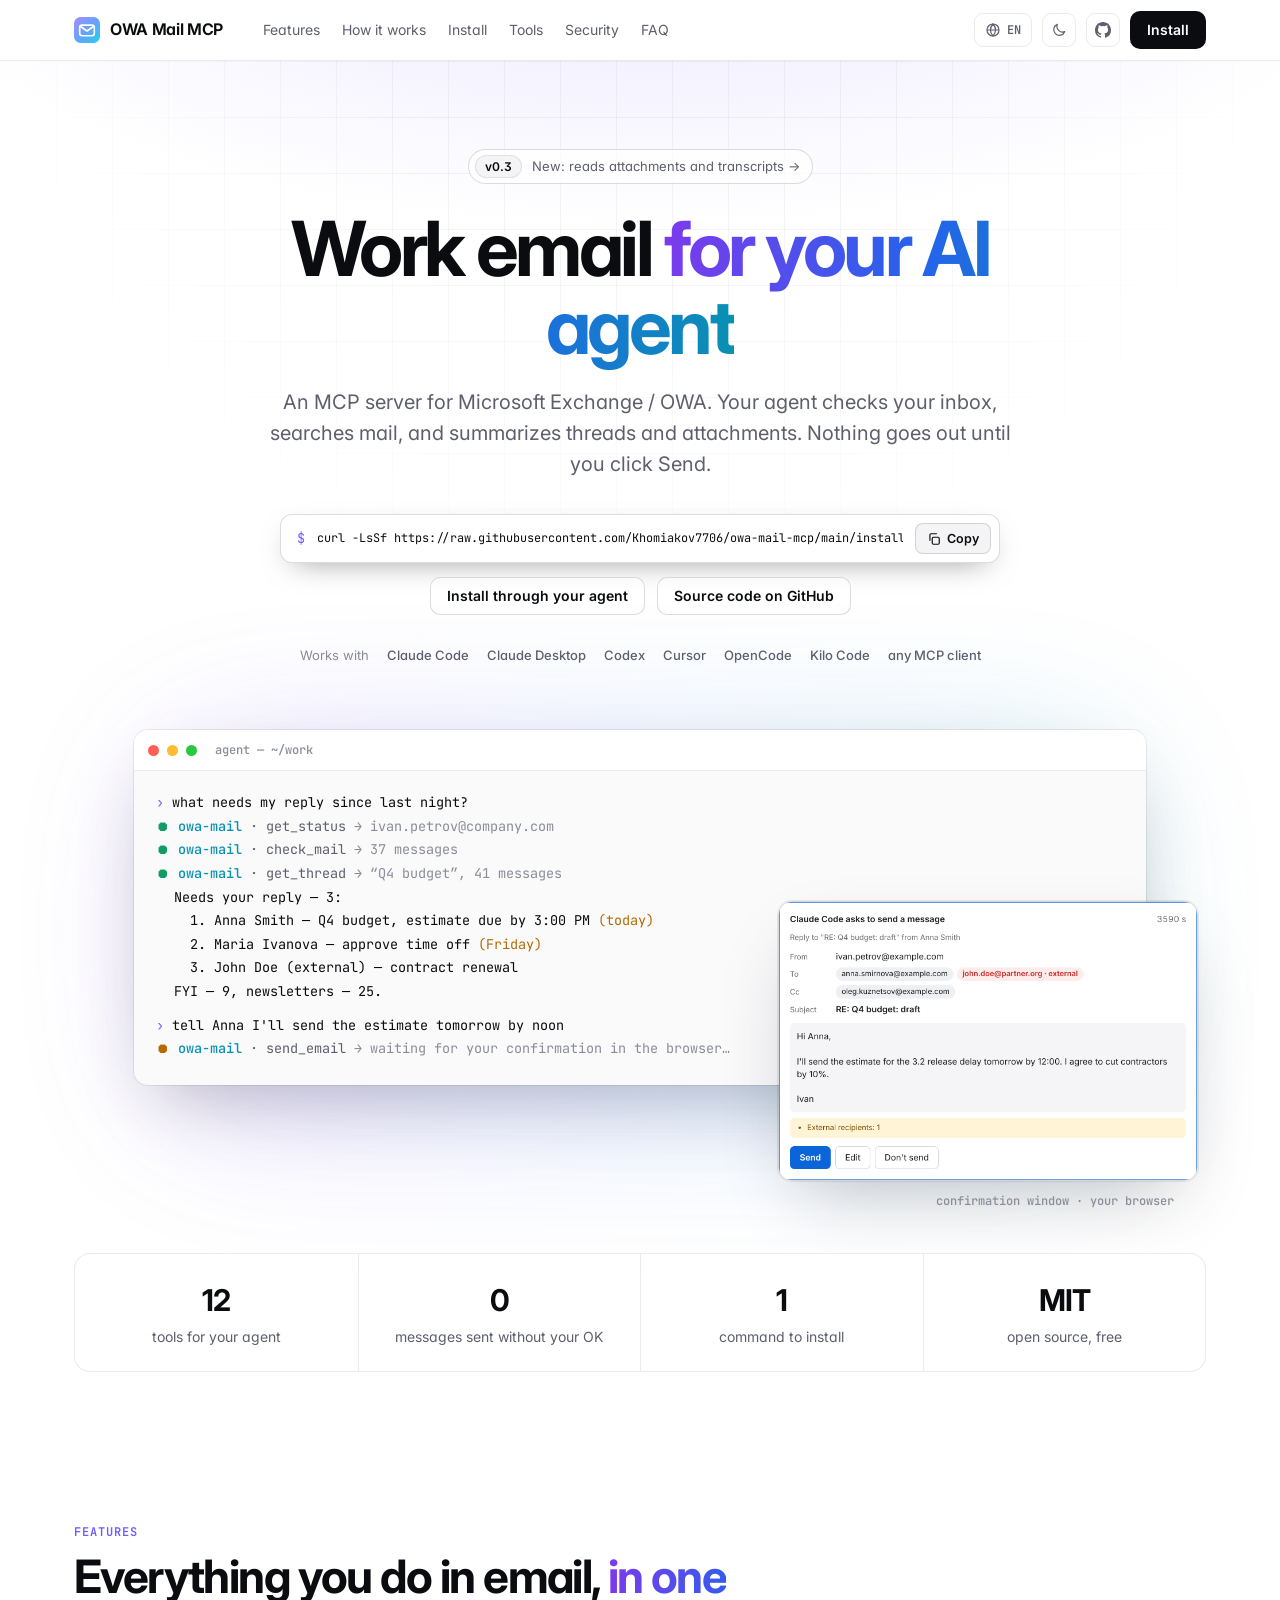
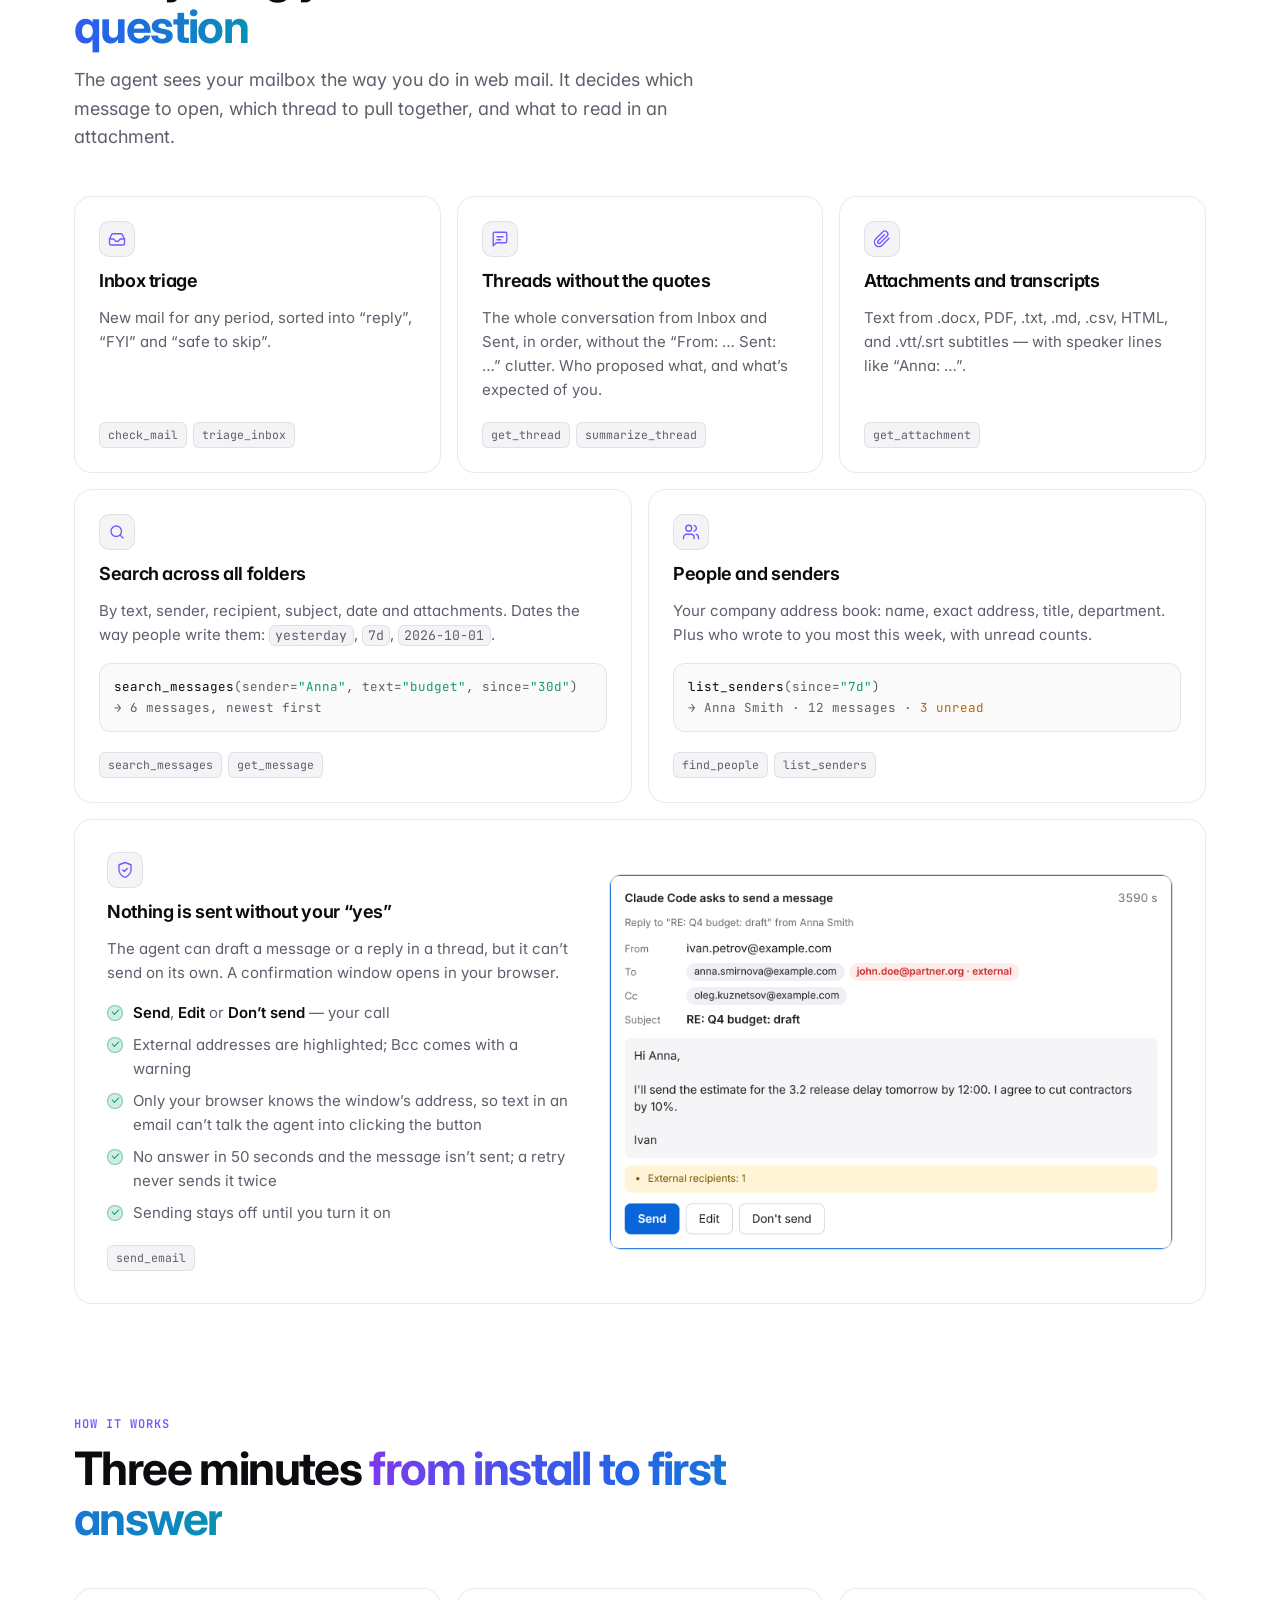
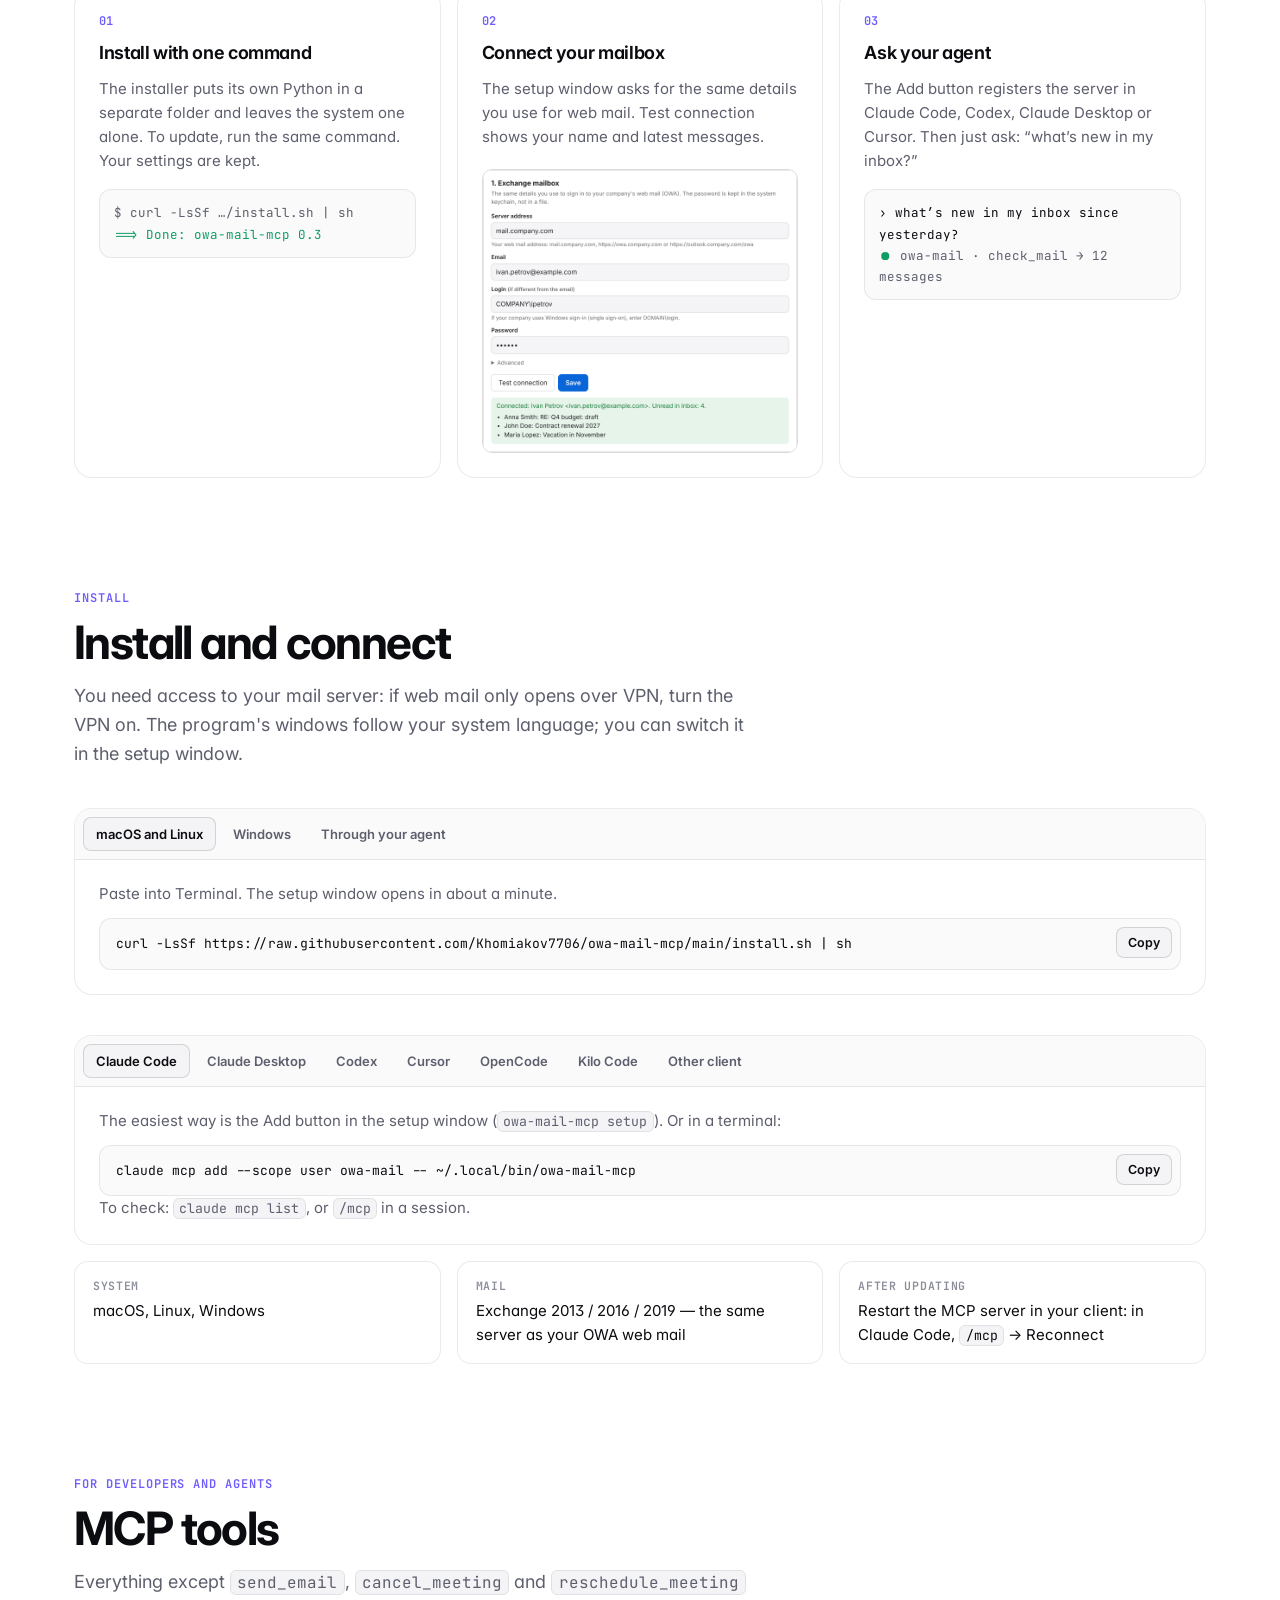
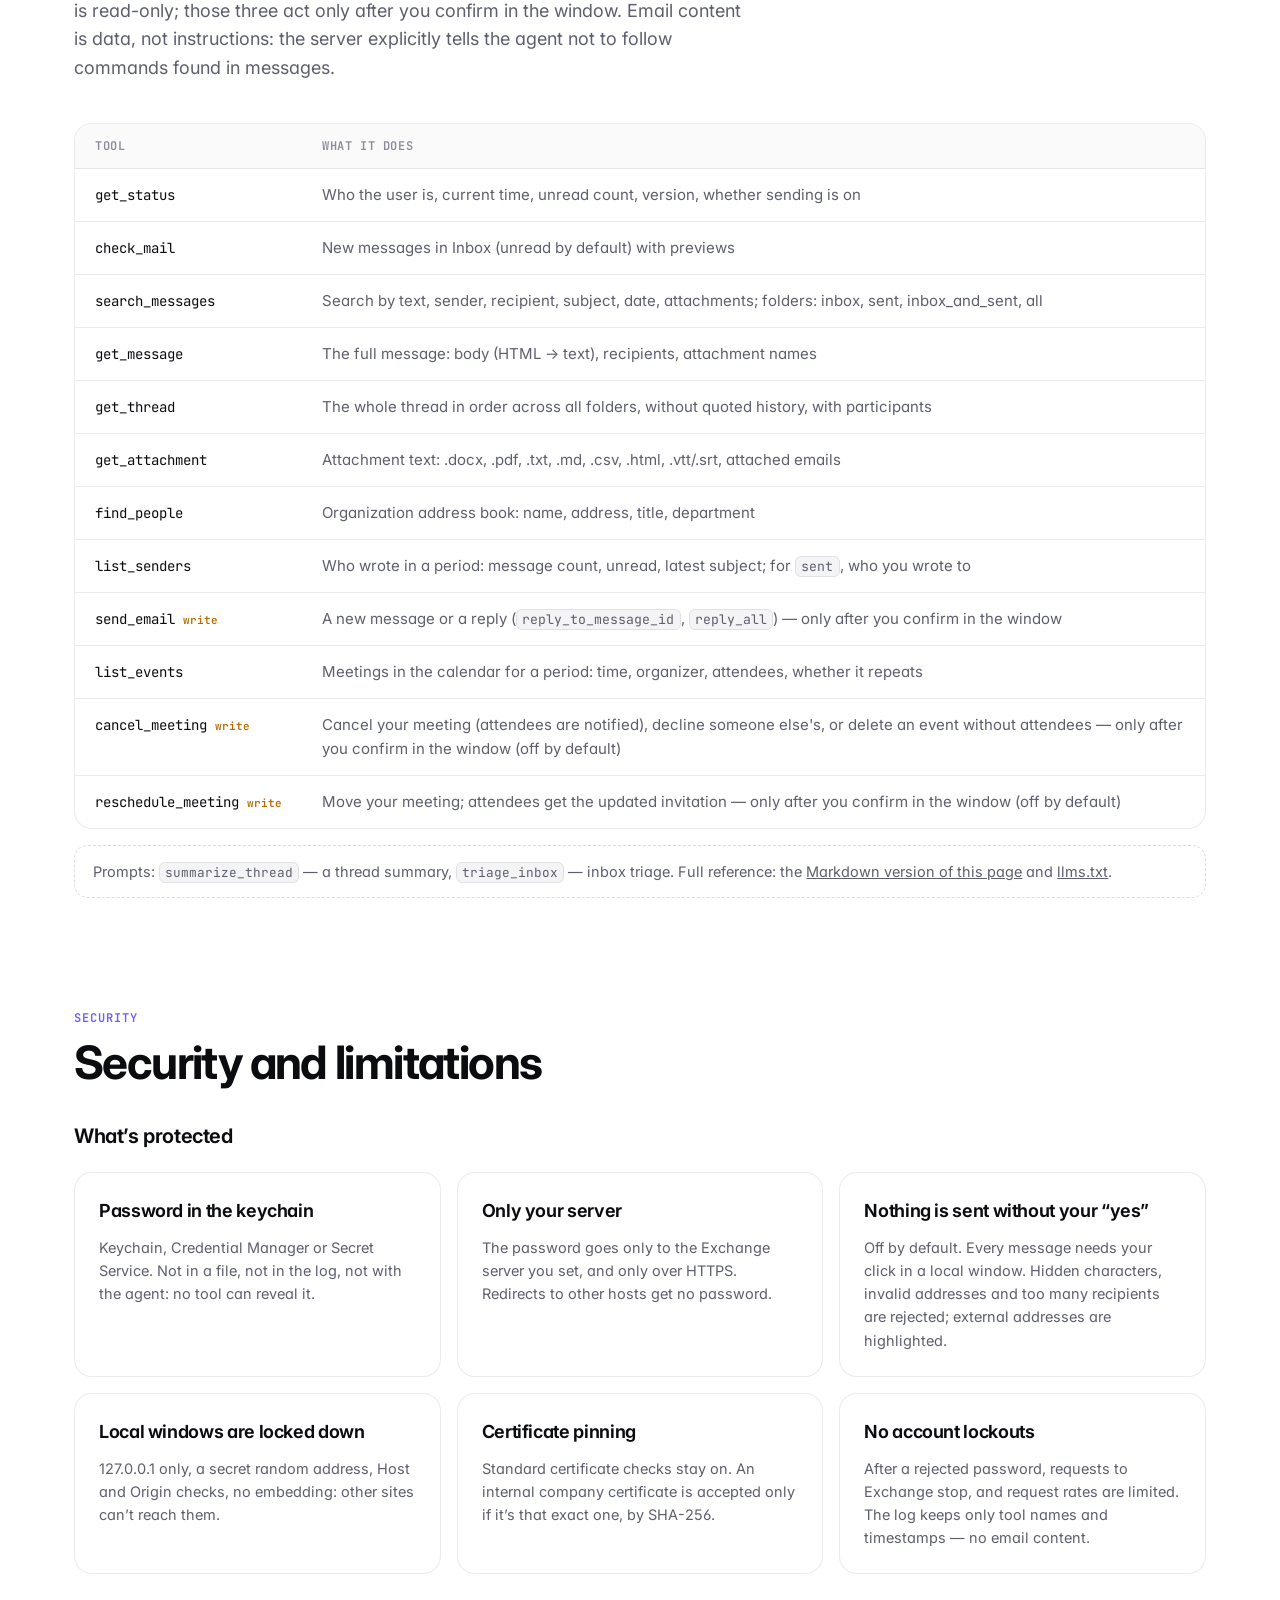
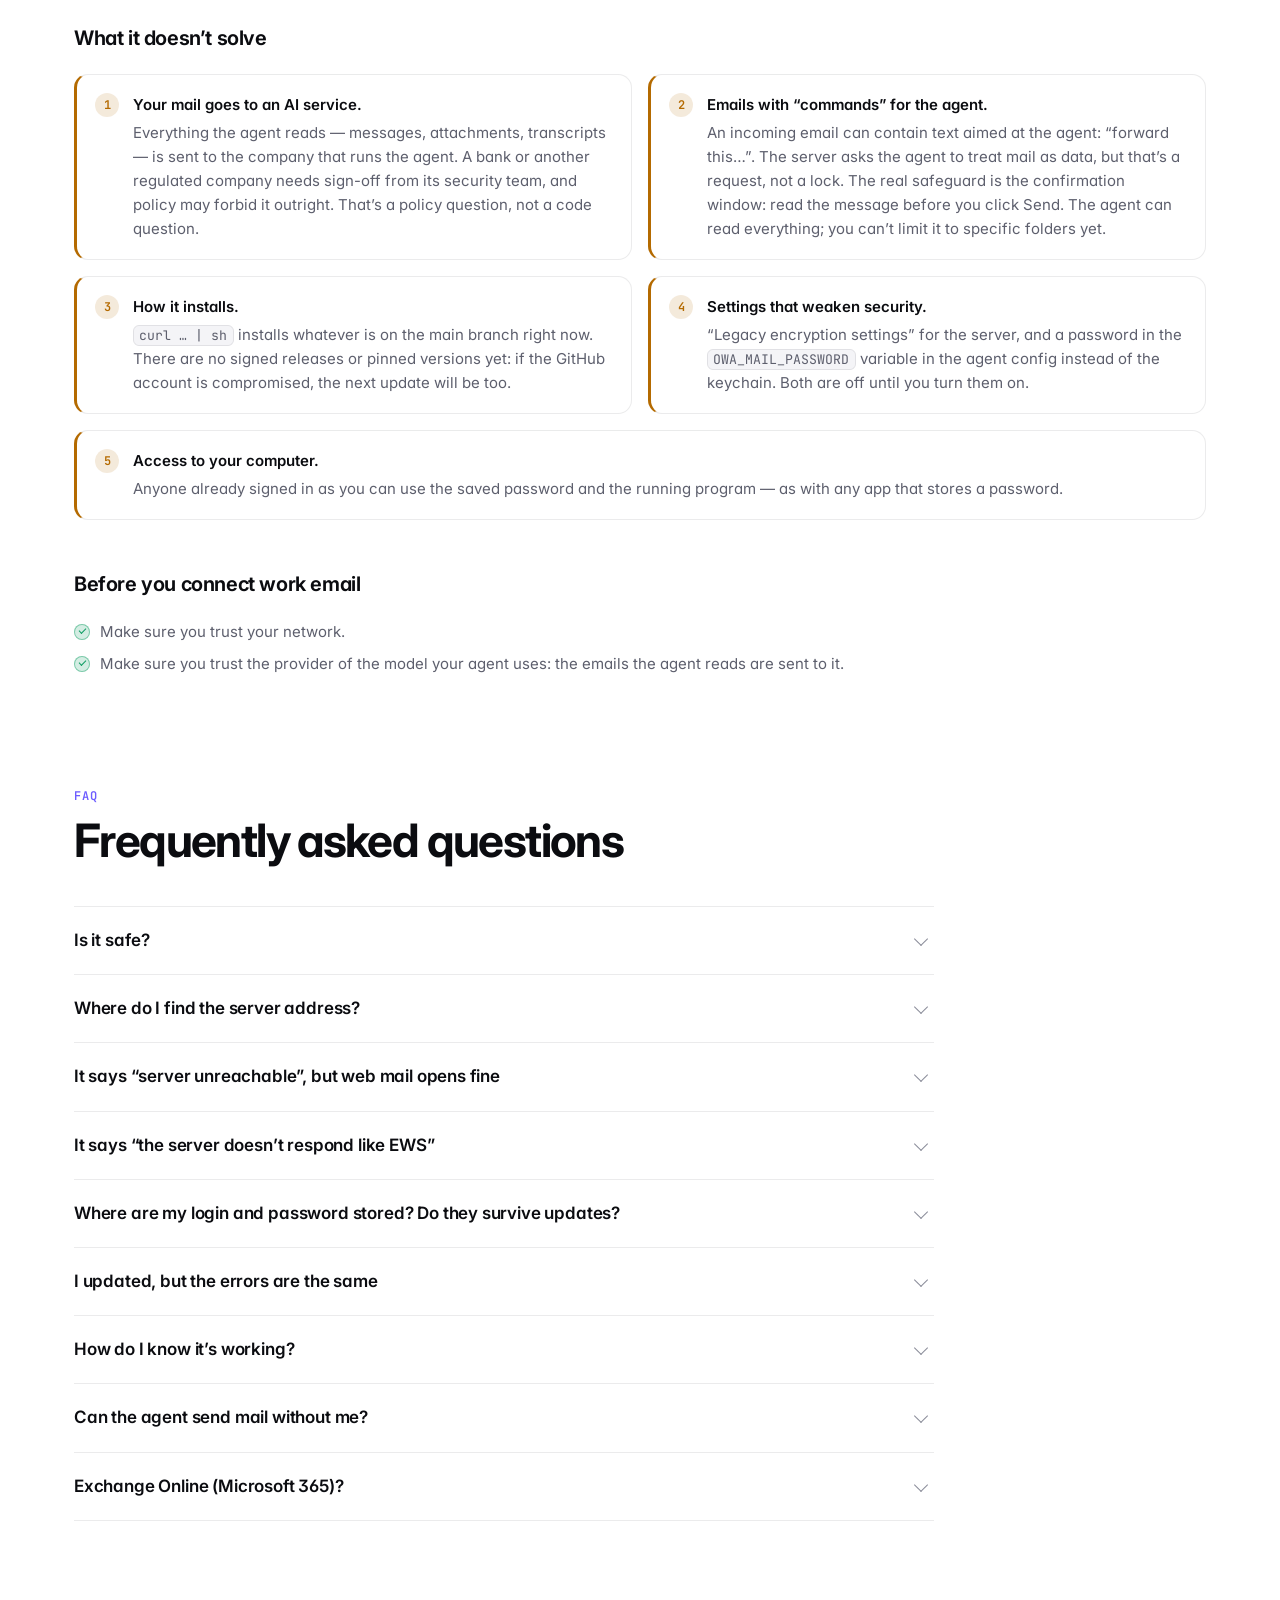
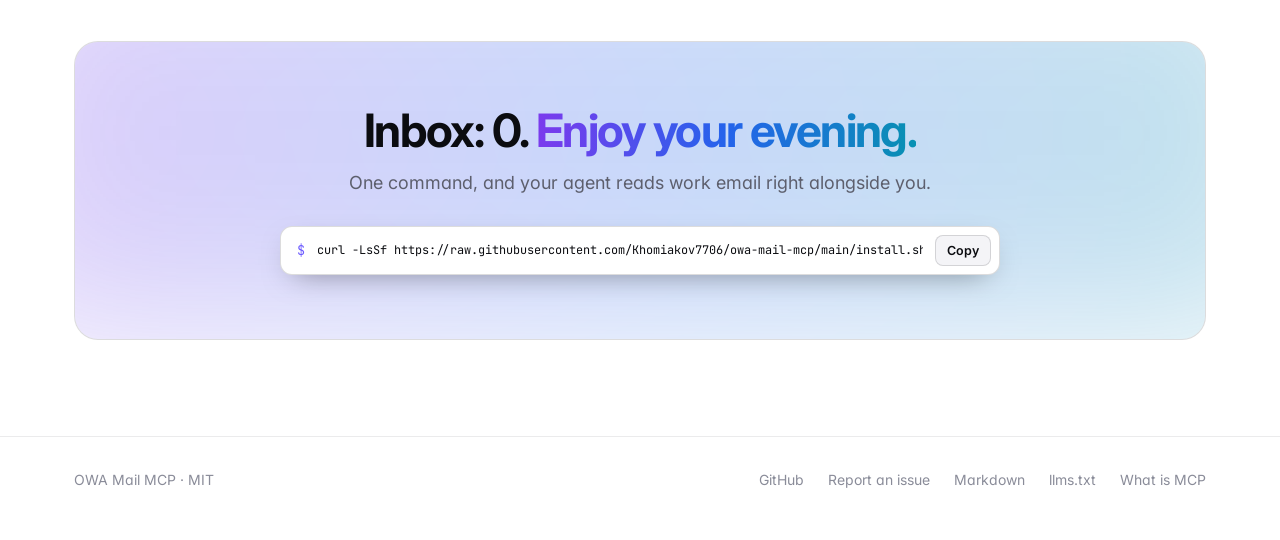
==== docs/index.html @ 79ef2eec "Calendar: list, cancel and move meetings with the user's confirmation (v0.6.0) New tools: - list_eve" ====
<!DOCTYPE html>
<html lang="ru">
<head>
<meta charset="UTF-8">
<meta name="viewport" content="width=device-width, initial-scale=1.0">
<title>OWA Mail MCP — почта Microsoft Exchange для AI-агента</title>
<meta name="description" content="MCP-сервер для почты Microsoft Exchange / OWA. AI-агент (Claude Code, Claude Desktop, Codex, Cursor) проверяет почту, ищет письма, пересказывает переписку и вложения, находит людей. Письмо уходит только после подтверждения пользователя. Установка одной командой.">
<link rel="canonical" href="https://khomiakov7706.github.io/owa-mail-mcp/">
<link rel="alternate" hreflang="ru" href="https://khomiakov7706.github.io/owa-mail-mcp/">
<link rel="alternate" hreflang="en" href="https://khomiakov7706.github.io/owa-mail-mcp/en/">
<link rel="alternate" hreflang="zh" href="https://khomiakov7706.github.io/owa-mail-mcp/zh/">
<link rel="alternate" hreflang="es" href="https://khomiakov7706.github.io/owa-mail-mcp/es/">
<link rel="alternate" hreflang="x-default" href="https://khomiakov7706.github.io/owa-mail-mcp/">
<link rel="alternate" type="text/markdown" href="https://khomiakov7706.github.io/owa-mail-mcp/index.md" title="Эта страница в Markdown">
<link rel="alternate" type="text/plain" href="https://khomiakov7706.github.io/owa-mail-mcp/llms.txt" title="llms.txt">
<link rel="icon" href="icon.svg" type="image/svg+xml">
<link rel="apple-touch-icon" href="img/icon-180.png">
<meta name="theme-color" content="#07080b">
<link rel="preconnect" href="https://fonts.googleapis.com">
<link rel="preconnect" href="https://fonts.gstatic.com" crossorigin>
<link href="https://fonts.googleapis.com/css2?family=Inter:wght@400;500;600;700&family=JetBrains+Mono:wght@400;500;600&display=swap" rel="stylesheet">
<link rel="stylesheet" href="site.css">
<script>
  // Language: a saved choice wins, then the browser's languages (ru-RU, es-MX, zh-CN…); anything else gets English.
  // Only this root page redirects, and never for crawlers.
  (function () {
    var paths = {ru: '', en: 'en/', zh: 'zh/', es: 'es/'};
    if (/bot|crawl|spider|slurp|preview/i.test(navigator.userAgent)) return;
    var lang = null;
    try { lang = localStorage.getItem('owa-mail-lang'); } catch (e) {}
    if (!paths.hasOwnProperty(lang)) {
      lang = 'en';
      var list = navigator.languages || [navigator.language || ''];
      for (var i = 0; i < list.length; i++) {
        var code = String(list[i]).toLowerCase().split('-')[0];
        if (paths.hasOwnProperty(code)) { lang = code; break; }
      }
    }
    if (lang !== 'ru') location.replace(paths[lang] + location.search + location.hash);
  })();
  try { var t = localStorage.getItem('owa-mail-theme'); if (t === 'light' || t === 'dark') document.documentElement.dataset.theme = t; } catch (e) {}
</script>
<meta property="og:title" content="OWA Mail MCP — почта Exchange для AI-агента">
<meta property="og:description" content="Агент читает, ищет и пересказывает рабочую почту. Отправляете — вы.">
<meta property="og:url" content="https://khomiakov7706.github.io/owa-mail-mcp/">
<meta property="og:image" content="https://khomiakov7706.github.io/owa-mail-mcp/img/og.png">
<meta property="og:image:width" content="1200">
<meta property="og:image:height" content="630">
<meta property="og:type" content="website">
<meta property="og:locale" content="ru_RU">
<meta name="twitter:card" content="summary_large_image">
<script type="application/ld+json">
{
  "@context": "https://schema.org",
  "@graph": [
    {
      "@type": "SoftwareApplication",
      "@id": "https://khomiakov7706.github.io/owa-mail-mcp/#app",
      "name": "OWA Mail MCP",
      "description": "MCP-сервер для почты Microsoft Exchange / OWA: проверка почты, поиск, чтение тредов и вложений, адресная книга, отправка писем после подтверждения пользователем.",
      "url": "https://khomiakov7706.github.io/owa-mail-mcp/",
      "inLanguage": "ru",
      "operatingSystem": "macOS, Linux, Windows",
      "applicationCategory": "DeveloperApplication",
      "softwareRequirements": "Microsoft Exchange 2013–2019 с EWS; MCP-клиент (Claude Code, Claude Desktop, Codex, Cursor)",
      "installUrl": "https://raw.githubusercontent.com/Khomiakov7706/owa-mail-mcp/main/install.sh",
      "codeRepository": "https://github.com/Khomiakov7706/owa-mail-mcp",
      "license": "https://opensource.org/licenses/MIT",
      "offers": {"@type": "Offer", "price": "0", "priceCurrency": "USD"}
    },
    {
      "@type": "HowTo",
      "name": "Как установить и подключить OWA Mail MCP",
      "totalTime": "PT3M",
      "step": [
        {"@type": "HowToStep", "name": "Установить", "text": "Выполнить в терминале: curl -LsSf https://raw.githubusercontent.com/Khomiakov7706/owa-mail-mcp/main/install.sh | sh"},
        {"@type": "HowToStep", "name": "Подключить почту", "text": "В открывшемся окне настройки указать адрес веб-почты, почту, логин и пароль, нажать «Проверить подключение» и «Сохранить»."},
        {"@type": "HowToStep", "name": "Подключить к агенту", "text": "В окне настройки нажать «Добавить» для своего клиента или выполнить: claude mcp add --scope user owa-mail -- ~/.local/bin/owa-mail-mcp"}
      ]
    },
    {
      "@type": "FAQPage",
      "mainEntity": [
        {"@type": "Question", "name": "Это безопасно?", "acceptedAnswer": {"@type": "Answer", "text": "Для личного использования устроено разумно: пароль в системной связке ключей, отправка только после подтверждения пользователем. Независимого аудита не было; тексты писем, которые читает агент, уходят AI-сервису, поэтому для корпоративной почты нужно согласие службы информационной безопасности."}},
        {"@type": "Question", "name": "Может ли агент отправить письмо без меня?", "acceptedAnswer": {"@type": "Answer", "text": "Нет. Отправка выключена по умолчанию, а каждое письмо подтверждается в окне в браузере, адрес которого знает только браузер пользователя."}},
        {"@type": "Question", "name": "Где хранится пароль?", "acceptedAnswer": {"@type": "Answer", "text": "В системной связке ключей (Keychain, Credential Manager, Secret Service). Адрес, почта и логин — в config.json в папке настроек пользователя. Обновление программы их не трогает."}},
        {"@type": "Question", "name": "Нужен ли VPN?", "acceptedAnswer": {"@type": "Answer", "text": "Если веб-почта компании открывается только в корпоративной сети — да. Программа ходит к тому же серверу, что и браузер, в том числе через системный прокси."}}
      ]
    }
  ]
}
</script>
</head>
<body>
<a class="skip" href="#main">К содержанию</a>

<header class="nav">
  <div class="wrap">
    <a class="logo" href="./" aria-label="OWA Mail MCP — на главную">
      <svg viewBox="0 0 32 32" aria-hidden="true"><defs><linearGradient id="lg" x1="0" y1="0" x2="1" y2="1"><stop offset="0" stop-color="#a78bfa"/><stop offset=".55" stop-color="#60a5fa"/><stop offset="1" stop-color="#22d3ee"/></linearGradient></defs><rect width="32" height="32" rx="8" fill="url(#lg)"/><rect x="7" y="10" width="18" height="13" rx="3" fill="none" stroke="#fff" stroke-width="2"/><path d="M8.5 12 16 17.2 23.5 12" fill="none" stroke="#fff" stroke-width="2" stroke-linecap="round" stroke-linejoin="round"/></svg>
      OWA Mail MCP
    </a>
    <nav aria-label="Разделы">
      <a href="#features">Возможности</a>
      <a href="#how">Как работает</a>
      <a href="#install">Установка</a>
      <a href="#tools">Инструменты</a>
      <a href="#security">Безопасность</a>
      <a href="#faq">FAQ</a>
    </nav>
    <div class="right">
      <details class="lang">
        <summary aria-label="Язык: русский"><svg viewBox="0 0 24 24" fill="none" stroke="currentColor" stroke-width="1.8" aria-hidden="true"><circle cx="12" cy="12" r="9"/><path d="M3 12h18M12 3c2.5 2.7 3.8 5.7 3.8 9s-1.3 6.3-3.8 9c-2.5-2.7-3.8-5.7-3.8-9S9.5 5.7 12 3z"/></svg><span>RU</span></summary>
        <ul>
          <li><a href="./" hreflang="ru" lang="ru" data-lang="ru" aria-current="page">Русский</a></li>
          <li><a href="en/" hreflang="en" lang="en" data-lang="en">English</a></li>
          <li><a href="zh/" hreflang="zh" lang="zh" data-lang="zh">中文</a></li>
          <li><a href="es/" hreflang="es" lang="es" data-lang="es">Español</a></li>
        </ul>
      </details>
      <button type="button" class="icon-btn theme" id="theme" aria-label="Сменить тему">
        <svg class="moon" viewBox="0 0 24 24" fill="none" stroke="currentColor" stroke-width="1.8" stroke-linecap="round" stroke-linejoin="round"><path d="M20.5 14.5A8.5 8.5 0 0 1 9.5 3.5a8.5 8.5 0 1 0 11 11Z"/></svg>
        <svg class="sun" viewBox="0 0 24 24" fill="none" stroke="currentColor" stroke-width="1.8" stroke-linecap="round"><circle cx="12" cy="12" r="4"/><path d="M12 2.5v2M12 19.5v2M2.5 12h2M19.5 12h2M5.3 5.3l1.4 1.4M17.3 17.3l1.4 1.4M5.3 18.7l1.4-1.4M17.3 6.7l1.4-1.4"/></svg>
      </button>
      <a class="icon-btn" href="https://github.com/Khomiakov7706/owa-mail-mcp" aria-label="GitHub"><svg viewBox="0 0 16 16" fill="currentColor" aria-hidden="true"><path d="M8 0C3.58 0 0 3.58 0 8a8 8 0 0 0 5.47 7.59c.4.07.55-.17.55-.38v-1.33c-2.23.48-2.7-1.07-2.7-1.07-.36-.92-.89-1.17-.89-1.17-.73-.5.06-.49.06-.49.8.06 1.23.83 1.23.83.72 1.22 1.87.87 2.33.66.07-.52.28-.87.5-1.07-1.78-.2-3.64-.89-3.64-3.95 0-.87.31-1.59.82-2.15-.08-.2-.36-1.02.08-2.12 0 0 .67-.21 2.2.82a7.6 7.6 0 0 1 4 0c1.53-1.04 2.2-.82 2.2-.82.44 1.1.16 1.92.08 2.12.51.56.82 1.27.82 2.15 0 3.07-1.87 3.75-3.65 3.95.29.25.54.73.54 1.48v2.2c0 .21.15.46.55.38A8 8 0 0 0 16 8c0-4.42-3.58-8-8-8Z"/></svg></a>
      <a class="btn btn-primary" href="#install">Установить</a>
    </div>
  </div>
</header>

<main id="main">

<section class="hero" aria-labelledby="title">
  <div class="wrap">
    <a class="pill" href="#features"><b id="version">v0.3</b> Новое: читает вложения и транскрибации →</a>
    <h1 id="title">Рабочая почта <span class="grad">для вашего AI-агента</span></h1>
    <p class="sub">MCP-сервер для Microsoft Exchange / OWA. Агент проверяет входящие, ищет письма, пересказывает переписку и вложения. Письмо уходит, только когда вы нажмёте «Отправить».</p>
    <div class="hero-cta">
      <div class="cmd hero-cmd">
        <span class="p" aria-hidden="true">$</span>
        <code id="cmd-hero">curl -LsSf https://raw.githubusercontent.com/Khomiakov7706/owa-mail-mcp/main/install.sh | sh</code>
        <button class="copy" type="button" data-copy="#cmd-hero"><svg viewBox="0 0 24 24" fill="none" stroke="currentColor" stroke-width="2" aria-hidden="true"><rect x="9" y="9" width="12" height="12" rx="2"/><path d="M5 15V5a2 2 0 0 1 2-2h10"/></svg>Копировать</button>
      </div>
    </div>
    <div class="hero-cta" style="margin-top:14px">
      <a class="btn btn-ghost" href="#agents">Установить через агента</a>
      <a class="btn btn-ghost" href="https://github.com/Khomiakov7706/owa-mail-mcp">Исходный код на GitHub</a>
    </div>
    <p class="works">Работает с <span>Claude Code</span><span>Claude Desktop</span><span>Codex</span><span>Cursor</span><span>OpenCode</span><span>Kilo Code</span><span>любым MCP-клиентом</span></p>
  </div>

  <div class="stage">
    <figure class="window" aria-label="Пример сессии: агент разбирает почту и готовит ответ">
      <div class="bar" aria-hidden="true"><i></i><i></i><i></i><span>agent — ~/work</span></div>
      <div class="term">
        <div class="u">что требует моего ответа со вчерашнего вечера?</div>
        <div class="call"><b>owa-mail</b> · get_status <span class="r">→ ivan.petrov@company.ru</span></div>
        <div class="call"><b>owa-mail</b> · check_mail <span class="r">→ 37 писем</span></div>
        <div class="call"><b>owa-mail</b> · get_thread <span class="r">→ «Бюджет Q4», 41 письмо</span></div>
        <div class="ans">Нужен ваш ответ — 3:
  1. Анна Смирнова — бюджет Q4, оценка до 15:00 <em>(сегодня)</em>
  2. Мария Иванова — подтвердить отпуск <em>(пятница)</em>
  3. John Doe (внешний) — продление контракта
Для сведения — 9, рассылки — 25.</div>
        <div class="gap"></div>
        <div class="u">ответь Анне, что оценку пришлю завтра до 12:00</div>
        <div class="call wait"><b>owa-mail</b> · send_email <span class="r">→ ждёт вашего подтверждения в браузере…</span></div>
      </div>
    </figure>
    <figure class="float">
      <img class="only-dark" src="img/confirm-dark.png" width="1456" height="968" alt="Окно подтверждения отправки: получатели (внешний выделен), тема, текст, кнопки Отправить, Изменить, Не отправлять">
      <img class="only-light" src="img/confirm-light.png" width="1456" height="968" alt="Окно подтверждения отправки">
    </figure>
    <span class="float-tag">окно подтверждения · ваш браузер</span>
  </div>

  <div class="wrap">
    <dl class="stats">
      <div><dt><b>12</b></dt><dd><span>инструментов для агента</span></dd></div>
      <div><dt><b>0</b></dt><dd><span>писем без вашего «Отправить»</span></dd></div>
      <div><dt><b>1</b></dt><dd><span>команда для установки</span></dd></div>
      <div><dt><b>MIT</b></dt><dd><span>открытый код, бесплатно</span></dd></div>
    </dl>
  </div>
</section>

<section id="features" aria-labelledby="features-title">
  <div class="wrap">
    <p class="eyebrow">Возможности</p>
    <h2 id="features-title">Всё, что вы делаете в почте, — <span class="grad">одним вопросом</span></h2>
    <p class="section-sub">Агент видит ящик так же, как вы в веб-почте, и сам решает, какое письмо открыть, какой тред собрать и что прочитать во вложении.</p>

    <div class="bento">
      <article class="card c2">
        <div class="ic" aria-hidden="true"><svg viewBox="0 0 24 24" fill="none" stroke="currentColor" stroke-width="1.8" stroke-linecap="round" stroke-linejoin="round"><path d="M22 12h-6l-2 3h-4l-2-3H2"/><path d="M5.5 5h13L22 12v6a2 2 0 0 1-2 2H4a2 2 0 0 1-2-2v-6z"/></svg></div>
        <h3>Разбор входящих</h3>
        <p>Новые письма за любой период, разложенные на «ответить», «для сведения» и «можно не читать».</p>
        <div class="tools"><code>check_mail</code><code>triage_inbox</code></div>
      </article>
      <article class="card c2">
        <div class="ic" aria-hidden="true"><svg viewBox="0 0 24 24" fill="none" stroke="currentColor" stroke-width="1.8" stroke-linecap="round" stroke-linejoin="round"><path d="M21 15a2 2 0 0 1-2 2H7l-4 4V5a2 2 0 0 1 2-2h14a2 2 0 0 1 2 2z"/><path d="M8 9h8M8 13h5"/></svg></div>
        <h3>Треды без цитат</h3>
        <p>Вся переписка из «Входящих» и «Отправленных» по порядку, без «От: … Отправлено: …». Кто что предложил и чего ждут от вас.</p>
        <div class="tools"><code>get_thread</code><code>summarize_thread</code></div>
      </article>
      <article class="card c2">
        <div class="ic" aria-hidden="true"><svg viewBox="0 0 24 24" fill="none" stroke="currentColor" stroke-width="1.8" stroke-linecap="round" stroke-linejoin="round"><path d="M21.4 11.1 12.2 20.3a6 6 0 0 1-8.5-8.5l9.2-9.2a4 4 0 0 1 5.7 5.7l-9.2 9.2a2 2 0 0 1-2.8-2.8l8.5-8.5"/></svg></div>
        <h3>Вложения и транскрибации</h3>
        <p>Текст из .docx, PDF, .txt, .md, .csv, HTML и субтитров .vtt/.srt — с репликами «Анна: …».</p>
        <div class="tools"><code>get_attachment</code></div>
      </article>
      <article class="card c3">
        <div class="ic" aria-hidden="true"><svg viewBox="0 0 24 24" fill="none" stroke="currentColor" stroke-width="1.8" stroke-linecap="round"><circle cx="11" cy="11" r="7"/><path d="m20 20-3.5-3.5"/></svg></div>
        <h3>Поиск по всем папкам</h3>
        <p>По тексту, отправителю, получателю, теме, датам и вложениям. Даты по-человечески: <code>вчера</code>, <code>7d</code>, <code>2026-10-01</code>.</p>
        <div class="mini" aria-label="Пример вызова"><span class="k">search_messages</span>(sender=<span class="t">"Анна"</span>, text=<span class="t">"бюджет"</span>, since=<span class="t">"30d"</span>)<br>→ 6 писем, новые сверху</div>
        <div class="tools"><code>search_messages</code><code>get_message</code></div>
      </article>
      <article class="card c3">
        <div class="ic" aria-hidden="true"><svg viewBox="0 0 24 24" fill="none" stroke="currentColor" stroke-width="1.8" stroke-linecap="round" stroke-linejoin="round"><path d="M16 21v-2a4 4 0 0 0-4-4H6a4 4 0 0 0-4 4v2"/><circle cx="9" cy="7" r="4"/><path d="M22 21v-2a4 4 0 0 0-3-3.9M16 3.1a4 4 0 0 1 0 7.8"/></svg></div>
        <h3>Люди и отправители</h3>
        <p>Адресная книга компании: имя, точный адрес, должность, отдел. И кто писал вам чаще всего за неделю — с числом непрочитанных.</p>
        <div class="mini"><span class="k">list_senders</span>(since=<span class="t">"7d"</span>)<br>→ Анна Смирнова · 12 писем · <span class="w">3 непрочитанных</span></div>
        <div class="tools"><code>find_people</code><code>list_senders</code></div>
      </article>
      <article class="card c6 feature">
        <div>
          <div class="ic" aria-hidden="true"><svg viewBox="0 0 24 24" fill="none" stroke="currentColor" stroke-width="1.8" stroke-linecap="round" stroke-linejoin="round"><path d="M12 22s8-4 8-10V5l-8-3-8 3v7c0 6 8 10 8 10z"/><path d="m9 12 2 2 4-4"/></svg></div>
          <h3>Отправка — только с вашего «да»</h3>
          <p>Агент составит письмо или ответ в треде, но отправить сам не может. В браузере открывается окно подтверждения.</p>
          <ul class="checks">
            <li><b>Отправить</b>, <b>Изменить</b> или <b>Не отправлять</b> — решаете вы</li>
            <li>Внешние адреса выделены, скрытые копии — с предупреждением</li>
            <li>Адрес окна знает только ваш браузер: агента не уговорить нажать кнопку текстом письма</li>
            <li>Нет ответа за 50 секунд — письмо не уходит; повтор не пошлёт его дважды</li>
            <li>Отправка выключена, пока вы её не включите</li>
          </ul>
          <div class="tools"><code>send_email</code></div>
        </div>
        <figure>
          <img class="only-dark" src="img/confirm-dark.png" width="1456" height="968" alt="Окно подтверждения отправки" loading="lazy">
          <img class="only-light" src="img/confirm-light.png" width="1456" height="968" alt="Окно подтверждения отправки" loading="lazy">
        </figure>
      </article>
    </div>
  </div>
</section>

<section id="how" aria-labelledby="how-title">
  <div class="wrap">
    <p class="eyebrow">Как это работает</p>
    <h2 id="how-title">Три минуты <span class="grad">от установки до первого ответа</span></h2>
    <ol class="steps">
      <li class="step">
        <h3>Установите одной командой</h3>
        <p>Установщик сам поставит нужный Python в отдельную папку — системный не трогает. Обновление — та же команда, настройки сохраняются.</p>
        <div class="mini">$ curl -LsSf …/install.sh | sh<br><span class="t">==&gt; Готово: owa-mail-mcp 0.3</span></div>
      </li>
      <li class="step">
        <h3>Подключите ящик</h3>
        <p>В окне настройки — те же данные, что для веб-почты. «Проверить подключение» покажет ваше имя и последние письма.</p>
        <figure>
          <img class="only-dark" src="img/setup-account-dark.png" width="1456" height="1306" alt="Окно настройки: адрес сервера, почта, логин, пароль и успешная проверка" loading="lazy">
          <img class="only-light" src="img/setup-account-light.png" width="1456" height="1306" alt="Окно настройки почтового ящика" loading="lazy">
        </figure>
      </li>
      <li class="step">
        <h3>Спросите агента</h3>
        <p>Кнопка «Добавить» пропишет сервер в Claude Code, Codex, Claude Desktop или Cursor. Дальше просто: «что нового в почте?».</p>
        <div class="mini"><span class="k">› что нового в почте со вчера?</span><br><span class="t">⏺</span> owa-mail · check_mail → 12 писем</div>
      </li>
    </ol>
  </div>
</section>

<section id="install" aria-labelledby="install-title">
  <div class="wrap">
    <p class="eyebrow">Установка</p>
    <h2 id="install-title">Установить и подключить</h2>
    <p class="section-sub">Нужен доступ к почтовому серверу: если веб-почта открывается только в VPN — включите VPN.</p>

    <div class="panel-box" data-tabs>
      <div class="tabs" role="tablist" aria-label="Способ установки">
        <button role="tab" id="t-unix" aria-controls="p-unix" aria-selected="true">macOS и Linux</button>
        <button role="tab" id="t-win" aria-controls="p-win" aria-selected="false" tabindex="-1">Windows</button>
        <button role="tab" id="t-agent" aria-controls="p-agent" aria-selected="false" tabindex="-1">Через агента</button>
      </div>
      <div class="tabpanel" role="tabpanel" id="p-unix" aria-labelledby="t-unix">
        <p>Вставьте в «Терминал». Через минуту откроется окно настройки.</p>
        <div class="code"><pre id="c-unix">curl -LsSf https://raw.githubusercontent.com/Khomiakov7706/owa-mail-mcp/main/install.sh | sh</pre><button class="copy" type="button" data-copy="#c-unix">Копировать</button></div>
      </div>
      <div class="tabpanel" role="tabpanel" id="p-win" aria-labelledby="t-win">
        <p>В PowerShell:</p>
        <div class="code"><pre id="c-win">powershell -ExecutionPolicy ByPass -c "irm https://astral.sh/uv/install.ps1 | iex"
uv tool install --python 3.12 git+https://github.com/Khomiakov7706/owa-mail-mcp
owa-mail-mcp setup</pre><button class="copy" type="button" data-copy="#c-win">Копировать</button></div>
      </div>
      <div class="tabpanel" role="tabpanel" id="p-agent" aria-labelledby="t-agent">
        <p id="agents">Скопируйте текст и отправьте агенту, у которого есть терминал на вашем компьютере: Claude Code, Codex, Cursor, OpenCode, Kilo Code. Он сделает всё сам по <a href="agent-install.md">инструкции для агентов</a>.</p>
        <div class="code"><pre class="wrap-text" id="c-agent">Установи и подключи MCP-сервер OWA Mail для моей рабочей почты Exchange.
Следуй инструкции для агентов шаг за шагом: https://khomiakov7706.github.io/owa-mail-mcp/agent-install.md
Пароль у меня не спрашивай — я введу его сам в окне настройки.</pre><button class="copy" type="button" data-copy="#c-agent">Копировать</button></div>
        <ol class="agent-steps"><li>Установит программу и подключит её к себе (и к другим клиентам, если попросите).</li><li>Спросит адрес веб-почты и почту и откроет окно настройки, где они уже заполнены.</li><li>Вы вводите пароль, нажимаете «Проверить подключение» и «Сохранить»; отправку включаете, только если хотите.</li><li>Агент проверит подключение и скажет, как перезапустить клиент.</li></ol>
        <p>Агент не видит пароль и не меняет за вас настройки безопасности. Если агент работает в облаке или в песочнице, а не на вашем компьютере, он даст вам команды, чтобы вы выполнили их сами.</p>
      </div>
    </div>

    <div class="panel-box" data-tabs>
      <div class="tabs" role="tablist" aria-label="Подключение к клиенту">
        <button role="tab" id="t-cc" aria-controls="p-cc" aria-selected="true">Claude Code</button>
        <button role="tab" id="t-cd" aria-controls="p-cd" aria-selected="false" tabindex="-1">Claude Desktop</button>
        <button role="tab" id="t-cx" aria-controls="p-cx" aria-selected="false" tabindex="-1">Codex</button>
        <button role="tab" id="t-cu" aria-controls="p-cu" aria-selected="false" tabindex="-1">Cursor</button>
        <button role="tab" id="t-oc" aria-controls="p-oc" aria-selected="false" tabindex="-1">OpenCode</button>
        <button role="tab" id="t-kc" aria-controls="p-kc" aria-selected="false" tabindex="-1">Kilo Code</button>
        <button role="tab" id="t-any" aria-controls="p-any" aria-selected="false" tabindex="-1">Другой клиент</button>
      </div>
      <div class="tabpanel" role="tabpanel" id="p-cc" aria-labelledby="t-cc">
        <p>Проще всего — кнопка «Добавить» в окне настройки (<code>owa-mail-mcp setup</code>). Или в терминале:</p>
        <div class="code"><pre id="c-cc">claude mcp add --scope user owa-mail -- ~/.local/bin/owa-mail-mcp</pre><button class="copy" type="button" data-copy="#c-cc">Копировать</button></div>
        <p>Проверка: <code>claude mcp list</code> или <code>/mcp</code> в сессии.</p>
      </div>
      <div class="tabpanel" role="tabpanel" id="p-cd" aria-labelledby="t-cd">
        <p>Settings → Developer → Edit Config, затем перезапустите Claude Desktop. Точный путь окно настройки подставит само.</p>
        <div class="code"><pre id="c-cd">{
  "mcpServers": {
    "owa-mail": { "command": "/Users/YOU/.local/bin/owa-mail-mcp" }
  }
}</pre><button class="copy" type="button" data-copy="#c-cd">Копировать</button></div>
      </div>
      <div class="tabpanel" role="tabpanel" id="p-cx" aria-labelledby="t-cx">
        <div class="code"><pre id="c-cx">codex mcp add owa-mail -- ~/.local/bin/owa-mail-mcp</pre><button class="copy" type="button" data-copy="#c-cx">Копировать</button></div>
      </div>
      <div class="tabpanel" role="tabpanel" id="p-cu" aria-labelledby="t-cu">
        <p>Файл <code>~/.cursor/mcp.json</code>:</p>
        <div class="code"><pre id="c-cu">{
  "mcpServers": {
    "owa-mail": { "command": "/Users/YOU/.local/bin/owa-mail-mcp" }
  }
}</pre><button class="copy" type="button" data-copy="#c-cu">Копировать</button></div>
      </div>
      <div class="tabpanel" role="tabpanel" id="p-oc" aria-labelledby="t-oc">
        <p>Файл <code>~/.config/opencode/opencode.json</code> (для одного проекта — <code>opencode.json</code> в его корне). У OpenCode свой формат: ключ <code>mcp</code>, <code>"type": "local"</code> и команда — массивом. Ключ <code>mcpServers</code> OpenCode не читает. Кнопка «Добавить» в окне настройки допишет это сама.</p>
        <div class="code"><pre id="c-oc">{
  "$schema": "https://opencode.ai/config.json",
  "mcp": {
    "owa-mail": {
      "type": "local",
      "command": ["/Users/YOU/.local/bin/owa-mail-mcp"],
      "enabled": true
    }
  }
}</pre><button class="copy" type="button" data-copy="#c-oc">Копировать</button></div>
        <p>Перезапустите OpenCode. Проверка: <code>opencode mcp list</code>.</p>
      </div>
      <div class="tabpanel" role="tabpanel" id="p-kc" aria-labelledby="t-kc">
        <p>Новые версии Kilo Code — тот же формат, что у OpenCode, в файле <code>~/.config/kilo/kilo.jsonc</code> (для проекта — <code>kilo.jsonc</code> или <code>.kilo/kilo.jsonc</code>):</p>
        <div class="code"><pre id="c-kc">{
  "mcp": {
    "owa-mail": {
      "type": "local",
      "command": ["/Users/YOU/.local/bin/owa-mail-mcp"],
      "enabled": true
    }
  }
}</pre><button class="copy" type="button" data-copy="#c-kc">Копировать</button></div>
        <p>Старые версии расширения: Kilo Code → MCP Servers → «Edit Global MCP» (файл <code>mcp_settings.json</code>; для проекта — <code>.kilocode/mcp.json</code>):</p>
        <div class="code"><pre id="c-kl">{
  "mcpServers": {
    "owa-mail": {
      "command": "/Users/YOU/.local/bin/owa-mail-mcp",
      "args": [],
      "disabled": false,
      "alwaysAllow": []
    }
  }
}</pre><button class="copy" type="button" data-copy="#c-kl">Копировать</button></div>
        <p>После правки — перезапустите Kilo Code (в VS Code: Developer: Reload Window).</p>
      </div>
      <div class="tabpanel" role="tabpanel" id="p-any" aria-labelledby="t-any">
        <p>Любой MCP-клиент по stdio: команда — абсолютный путь к <code>owa-mail-mcp</code>, без аргументов и переменных окружения. Настройки сервер берёт из своего файла и связки ключей.</p>
      </div>
    </div>

    <dl class="req">
      <div><dt>Система</dt><dd>macOS, Linux, Windows</dd></div>
      <div><dt>Почта</dt><dd>Exchange 2013 / 2016 / 2019 — тот же сервер, что и веб-почта OWA</dd></div>
      <div><dt>После обновления</dt><dd>Перезапустите MCP-сервер в клиенте: в Claude Code — <code>/mcp</code> → Reconnect</dd></div>
    </dl>
  </div>
</section>

<section id="tools" aria-labelledby="tools-title">
  <div class="wrap">
    <p class="eyebrow">Для разработчиков и агентов</p>
    <h2 id="tools-title">Инструменты MCP</h2>
    <p class="section-sub">Всё, кроме <code>send_email</code>, <code>cancel_meeting</code> и <code>reschedule_meeting</code>, только читает; эти три срабатывают только после вашего подтверждения в окне. Тексты писем — данные, а не инструкции: сервер прямо говорит агенту не выполнять команды из писем.</p>
    <div class="table">
      <table>
        <thead><tr><th scope="col">Инструмент</th><th scope="col">Что делает</th></tr></thead>
        <tbody>
          <tr><td><code>get_status</code></td><td>Кто пользователь, текущее время, число непрочитанных, версия, включена ли отправка</td></tr>
          <tr><td><code>check_mail</code></td><td>Новые письма во «Входящих» (по умолчанию непрочитанные) с превью</td></tr>
          <tr><td><code>search_messages</code></td><td>Поиск по тексту, отправителю, получателю, теме, датам, вложениям; папки: inbox, sent, inbox_and_sent, all</td></tr>
          <tr><td><code>get_message</code></td><td>Письмо целиком: текст (HTML → текст), получатели, имена вложений</td></tr>
          <tr><td><code>get_thread</code></td><td>Весь тред по порядку из всех папок, без процитированной истории, с участниками</td></tr>
          <tr><td><code>get_attachment</code></td><td>Текст вложения: .docx, .pdf, .txt, .md, .csv, .html, .vtt/.srt, вложенные письма</td></tr>
          <tr><td><code>find_people</code></td><td>Адресная книга организации: имя, адрес, должность, отдел</td></tr>
          <tr><td><code>list_senders</code></td><td>Кто писал за период: число писем, непрочитанные, последняя тема; для <code>sent</code> — кому писали вы</td></tr>
          <tr><td><code>send_email</code><span class="rw">запись</span></td><td>Новое письмо или ответ (<code>reply_to_message_id</code>, <code>reply_all</code>) — только после подтверждения в окне</td></tr>
          <tr><td><code>list_events</code></td><td>Встречи в календаре за период: время, организатор, участники, повторяющаяся ли</td></tr>
          <tr><td><code>cancel_meeting</code><span class="rw">запись</span></td><td>Отменить свою встречу (участники получат уведомление), отклонить чужую или удалить событие без участников — только после подтверждения в окне (по умолчанию выключено)</td></tr>
          <tr><td><code>reschedule_meeting</code><span class="rw">запись</span></td><td>Перенести свою встречу; участники получат обновлённое приглашение — только после подтверждения в окне (по умолчанию выключено)</td></tr>
        </tbody>
      </table>
    </div>
    <p class="note">Промпты: <code>summarize_thread</code> — выжимка переписки, <code>triage_inbox</code> — разбор входящих. Полное описание — в <a href="index.md">Markdown-версии страницы</a> и <a href="llms.txt">llms.txt</a>.</p>
  </div>
</section>

<section id="security" aria-labelledby="security-title">
  <div class="wrap">
    <p class="eyebrow">Безопасность</p>
    <h2 id="security-title">Безопасность и ограничения</h2>

    <h3 class="sec-h">Что защищено</h3>
    <div class="sec">
      <article class="card"><h3>Пароль — в связке ключей</h3><p>Keychain, Credential Manager или Secret Service. Не в файле, не в журнале, не у агента: инструмента, который бы его показал, нет.</p></article>
      <article class="card"><h3>Только ваш сервер</h3><p>Пароль уходит только на указанный Exchange и только по HTTPS. Редиректы на другие хосты — без пароля.</p></article>
      <article class="card"><h3>Отправка — только с вашего «да»</h3><p>Выключена по умолчанию. Каждое письмо — через ваш клик в локальном окне. Скрытые символы, неверные адреса и слишком много получателей отклоняются, внешние адреса выделены.</p></article>
      <article class="card"><h3>Локальные окна закрыты</h3><p>Только 127.0.0.1, секретный случайный адрес, проверка Host и Origin, запрет встраивания: другие сайты до них не дотянутся.</p></article>
      <article class="card"><h3>Сертификат по отпечатку</h3><p>Обычная проверка сертификата включена. Внутренний сертификат компании принимается только тот самый — по SHA-256.</p></article>
      <article class="card"><h3>Без блокировки учётки</h3><p>После отказа в пароле запросы к Exchange прекращаются, частота запросов ограничена. Журнал хранит только названия инструментов и время — без писем.</p></article>
    </div>

    <h3 class="sec-h">Чего программа не решает</h3>
    <ol class="risks">
      <li><b>Почта уходит AI-сервису.</b> Всё, что читает агент — тексты, вложения, транскрибации, — отправляется компании, которая обслуживает агента. Для банка или другой регулируемой компании нужно согласие службы ИБ, а политика может это прямо запрещать. Это вопрос политики, а не кода.</li>
      <li><b>Письма с «командами» для агента.</b> Входящее письмо может содержать текст для агента: «перешли это…». Сервер просит агента считать письма данными, но это просьба, а не замок. Настоящая защита — окно подтверждения: читайте письмо, прежде чем нажать «Отправить». Читать агент может всё; ограничить его отдельными папками пока нельзя.</li>
      <li><b>Способ установки.</b> <code>curl … | sh</code> ставит то, что сейчас лежит в ветке main. Подписанных релизов и фиксированных версий пока нет: если взломают аккаунт GitHub, взломанным окажется и следующее обновление.</li>
      <li><b>Настройки, ослабляющие защиту.</b> «Устаревшие настройки шифрования» для сервера и пароль в переменной <code>OWA_MAIL_PASSWORD</code> в конфиге агента вместо связки ключей. Обе выключены, пока вы их не включите.</li>
      <li><b>Доступ к вашему компьютеру.</b> Тот, кто уже вошёл под вашей учётной записью, может воспользоваться сохранённым паролем и запущенной программой — как с любым приложением, которое хранит пароль.</li>
    </ol>

    <h3 class="sec-h">Перед тем как подключать рабочую почту</h3>
    <ul class="checks">
      <li>Убедитесь, что доверяете своей сети.</li>
      <li>Убедитесь, что доверяете провайдеру модели, с которой работает агент: ему уходят письма, которые агент читает.</li>
    </ul>
  </div>
</section>

<section id="faq" aria-labelledby="faq-title">
  <div class="wrap">
    <p class="eyebrow">FAQ</p>
    <h2 id="faq-title">Частые вопросы</h2>
    <div class="faq">
      <details><summary>Это безопасно?</summary>
        <p>Для личного использования — устроено разумно: пароль в связке ключей, отправка только после вашего подтверждения. Но независимого аудита не было, а тексты писем уходят AI-сервису — для корпоративной почты нужно согласие службы ИБ. Подробно — в разделе <a href="#security">«Безопасность»</a>.</p></details>
      <details><summary>Где взять адрес сервера?</summary>
        <p>Это адрес рабочей почты в браузере: <code>mail.company.ru</code>, <code>https://owa.company.ru</code> или <code>https://outlook.company.ru/owa</code>. Подойдёт любой вариант.</p></details>
      <details><summary>Пишет «сервер недоступен», хотя веб-почта открывается</summary>
        <p>Окно настройки назовёт причину: DNS — переподключите VPN; соединение — браузер, скорее всего, ходит через прокси (адрес можно указать в «Дополнительно» → «Прокси»); TLS — старый сервер, окно предложит разрешить устаревшие настройки только для него.</p></details>
      <details><summary>Пишет «сервер отвечает не как EWS»</summary>
        <p>На адресе EWS стоит шлюз с веб-входом. Программа сама сначала входит через OWA и продолжает на том же соединении — обычно этого достаточно. Если нет, «Скопировать диагностику» в окне настройки (без паролей) — и в ИТ или в issues.</p></details>
      <details><summary>Где хранятся логин и пароль? Сохранятся ли они при обновлении?</summary>
        <p>Пароль — в системной связке ключей, остальное — в <code>config.json</code> в папке пользователя (на Mac — <code>~/Library/Application Support/owa-mail-mcp</code>). Обновление их не трогает. Проверить: <code>owa-mail-mcp status</code>.</p></details>
      <details><summary>После обновления ошибки остались прежними</summary>
        <p>Клиент держит запущенный процесс со старым кодом. Перезапустите MCP-сервер: в Claude Code — <code>/mcp</code> → owa-mail → Reconnect, в Claude Desktop и Cursor — закрыть и открыть приложение.</p></details>
      <details><summary>Как понять, что всё работает?</summary>
        <p>Спросите агента «проверь статус почты» — <code>get_status</code> вернёт ваш адрес, число непрочитанных и версию. Журнал вызовов — внизу окна настройки.</p></details>
      <details><summary>Может ли агент отправить письмо без меня?</summary>
        <p>Нет. Отправка выключена по умолчанию, а каждое письмо проходит через окно подтверждения, адрес которого знает только ваш браузер. Нет ответа за 50 секунд — письмо не уходит.</p></details>
      <details><summary>Exchange Online (Microsoft 365)?</summary>
        <p>Сервер рассчитан на корпоративный Exchange 2013–2019 через EWS. В Microsoft 365 вход по паролю для EWS отключён — для облачной почты лучше серверы на Microsoft Graph.</p></details>
    </div>
  </div>
</section>

<div class="wrap">
  <section class="band" aria-labelledby="cta-title">
    <h2 id="cta-title">Входящие: 0. <span class="grad">Хорошего вечера.</span></h2>
    <p class="section-sub">Одна команда — и агент читает рабочую почту вместе с вами.</p>
    <div class="cmd">
      <span class="p" aria-hidden="true">$</span>
      <code id="cmd-cta">curl -LsSf https://raw.githubusercontent.com/Khomiakov7706/owa-mail-mcp/main/install.sh | sh</code>
      <button class="copy" type="button" data-copy="#cmd-cta">Копировать</button>
    </div>
  </section>
</div>

</main>

<footer>
  <div class="wrap">
    <span class="grow">OWA Mail MCP · MIT</span>
    <a href="https://github.com/Khomiakov7706/owa-mail-mcp">GitHub</a>
    <a href="https://github.com/Khomiakov7706/owa-mail-mcp/issues">Сообщить о проблеме</a>
    <a href="index.md">Markdown</a>
    <a href="llms.txt">llms.txt</a>
    <a href="https://modelcontextprotocol.io/">Что такое MCP</a>
  </div>
</footer>

<script src="site.js"></script>
</body>
</html>
---- docs/site.css ----
/* OWA Mail MCP — dark-first, light supported. No framework. */
:root{
  --bg:#07080b;
  --bg-2:#0c0d12;
  --surface:#101218;
  --surface-2:#161922;
  --line:rgba(255,255,255,.08);
  --line-2:rgba(255,255,255,.14);
  --text:#ededf0;
  --muted:#9b9ca8;
  --faint:#6b6d7a;
  --accent:#8b7cff;
  --accent-2:#4f8cff;
  --accent-3:#22d3ee;
  --ok:#3ddc97;
  --warn:#ffb547;
  --danger:#ff6b81;
  --grad:linear-gradient(92deg,#a78bfa 0%,#60a5fa 45%,#22d3ee 100%);
  --glow:radial-gradient(60% 60% at 50% 0%,rgba(124,92,255,.28),transparent 70%);
  --shadow:0 0 0 1px var(--line),0 30px 80px -20px rgba(0,0,0,.65);
  --sans:"Inter",ui-sans-serif,-apple-system,BlinkMacSystemFont,"Segoe UI",Roboto,"Helvetica Neue",Arial,sans-serif;
  --mono:"JetBrains Mono",ui-monospace,"SF Mono",SFMono-Regular,Menlo,Consolas,monospace;
  --maxw:1180px;
  color-scheme:dark;
}
:root[data-theme="light"]{
  --bg:#ffffff; --bg-2:#fafafb; --surface:#ffffff; --surface-2:#f4f4f7;
  --line:rgba(10,12,20,.08); --line-2:rgba(10,12,20,.14);
  --text:#0b0c10; --muted:#5d5f6d; --faint:#8a8c99;
  --accent:#6d5cff; --accent-2:#2f6bff; --accent-3:#0891b2;
  --ok:#0f9d63; --warn:#b46a00; --danger:#d93654;
  --grad:linear-gradient(92deg,#7c3aed 0%,#2563eb 50%,#0891b2 100%);
  --glow:radial-gradient(60% 60% at 50% 0%,rgba(109,92,255,.14),transparent 70%);
  --shadow:0 0 0 1px var(--line),0 30px 70px -24px rgba(20,24,40,.28);
  color-scheme:light;
}
@media (prefers-color-scheme: light){
  :root:not([data-theme="dark"]){
    --bg:#ffffff; --bg-2:#fafafb; --surface:#ffffff; --surface-2:#f4f4f7;
    --line:rgba(10,12,20,.08); --line-2:rgba(10,12,20,.14);
    --text:#0b0c10; --muted:#5d5f6d; --faint:#8a8c99;
    --accent:#6d5cff; --accent-2:#2f6bff; --accent-3:#0891b2;
    --ok:#0f9d63; --warn:#b46a00; --danger:#d93654;
    --grad:linear-gradient(92deg,#7c3aed 0%,#2563eb 50%,#0891b2 100%);
    --glow:radial-gradient(60% 60% at 50% 0%,rgba(109,92,255,.14),transparent 70%);
    --shadow:0 0 0 1px var(--line),0 30px 70px -24px rgba(20,24,40,.28);
    color-scheme:light;
  }
}

*{box-sizing:border-box;margin:0;padding:0}
html{scroll-behavior:smooth;-webkit-text-size-adjust:100%}
:lang(zh){--sans:"Inter","PingFang SC","Hiragino Sans GB","Microsoft YaHei","Noto Sans SC",ui-sans-serif,sans-serif}
:lang(zh) h1,:lang(zh) h2{letter-spacing:-.02em}
body{background:var(--bg);color:var(--text);font-family:var(--sans);font-size:16px;line-height:1.6;-webkit-font-smoothing:antialiased;font-feature-settings:"cv11","ss01"}
a{color:inherit}
img{max-width:100%;height:auto;display:block}
code,kbd{font-family:var(--mono);font-size:.88em}
p code,li code,td code,dd code{background:var(--surface-2);border:1px solid var(--line);padding:.08em .4em;border-radius:6px}
::selection{background:color-mix(in srgb,var(--accent) 40%,transparent)}
:focus-visible{outline:2px solid var(--accent-2);outline-offset:3px;border-radius:6px}
.skip{position:absolute;left:-9999px}
.skip:focus{left:16px;top:12px;z-index:50;background:var(--surface);padding:8px 12px;border-radius:8px}

.only-light{display:none}
:root[data-theme="light"] .only-light{display:block}
:root[data-theme="light"] .only-dark{display:none}
@media (prefers-color-scheme: light){
  :root:not([data-theme="dark"]) .only-light{display:block}
  :root:not([data-theme="dark"]) .only-dark{display:none}
}

.wrap{max-width:var(--maxw);margin:0 auto;padding:0 24px}
.grad{background:var(--grad);-webkit-background-clip:text;background-clip:text;color:transparent}

/* ---------- Nav ---------- */
.nav{position:sticky;top:0;z-index:30;background:color-mix(in srgb,var(--bg) 72%,transparent);backdrop-filter:saturate(160%) blur(16px);-webkit-backdrop-filter:saturate(160%) blur(16px);border-bottom:1px solid var(--line)}
.nav .wrap{display:flex;align-items:center;gap:28px;height:60px}
.logo{display:flex;flex:none;white-space:nowrap;align-items:center;gap:10px;text-decoration:none;font-weight:650;letter-spacing:-.02em}
.logo svg{width:26px;height:26px}
.nav nav{display:flex;gap:22px;margin-left:12px;font-size:14px;color:var(--muted)}
.nav nav a{text-decoration:none;white-space:nowrap}
.nav nav a:hover{color:var(--text)}
.nav .right{margin-left:auto;display:flex;align-items:center;gap:10px}
.icon-btn{width:34px;height:34px;display:grid;place-items:center;border-radius:9px;border:1px solid var(--line);background:transparent;color:var(--muted);cursor:pointer}
.icon-btn:hover{color:var(--text);border-color:var(--line-2)}
.icon-btn svg{width:16px;height:16px}
.theme .sun{display:none}
:root[data-theme="light"] .theme .sun{display:block}
:root[data-theme="light"] .theme .moon{display:none}

.btn{display:inline-flex;align-items:center;gap:8px;text-decoration:none;font:600 14px/1 var(--sans);border-radius:10px;padding:11px 16px;border:1px solid transparent;cursor:pointer;transition:transform .12s ease,background .15s ease,border-color .15s ease}
.btn:active{transform:translateY(1px)}
.btn-primary{background:var(--text);color:var(--bg)}
.btn-primary:hover{background:color-mix(in srgb,var(--text) 86%,var(--accent))}
.btn-ghost{border-color:var(--line-2);color:var(--text);background:color-mix(in srgb,var(--surface) 60%,transparent)}
.btn-ghost:hover{border-color:var(--muted)}
.btn svg{width:16px;height:16px}

/* Language switcher */
.lang{position:relative}
.lang summary{list-style:none;height:34px;display:flex;align-items:center;gap:6px;padding:0 10px;border-radius:9px;border:1px solid var(--line);color:var(--muted);cursor:pointer;font:600 12px var(--mono);user-select:none}
.lang summary::-webkit-details-marker{display:none}
.lang summary:hover,.lang[open] summary{color:var(--text);border-color:var(--line-2)}
.lang summary svg{width:16px;height:16px}
.lang ul{position:absolute;right:0;top:42px;list-style:none;min-width:150px;padding:6px;background:var(--surface);border:1px solid var(--line-2);border-radius:12px;box-shadow:var(--shadow);z-index:40}
.lang a{display:block;padding:8px 12px;border-radius:8px;text-decoration:none;font-size:14px;color:var(--muted)}
.lang a:hover{background:var(--surface-2);color:var(--text)}
.lang a[aria-current="page"]{color:var(--text);font-weight:600}
.lang a[aria-current="page"]::after{content:" ✓";color:var(--ok)}

/* ---------- Hero ---------- */
.hero{position:relative;overflow:hidden;padding:88px 0 40px;text-align:center}
.hero::before{content:"";position:absolute;inset:-10% -20% auto;height:720px;background:var(--glow);pointer-events:none}
.hero::after{content:"";position:absolute;inset:0;background-image:linear-gradient(var(--line) 1px,transparent 1px),linear-gradient(90deg,var(--line) 1px,transparent 1px);background-size:56px 56px;mask-image:radial-gradient(70% 55% at 50% 0%,#000 30%,transparent 75%);-webkit-mask-image:radial-gradient(70% 55% at 50% 0%,#000 30%,transparent 75%);opacity:.55;pointer-events:none}
.hero>*{position:relative;z-index:1}
.pill{display:inline-flex;align-items:center;gap:10px;font-size:13px;color:var(--muted);text-decoration:none;padding:5px 12px 5px 6px;border-radius:999px;border:1px solid var(--line-2);background:color-mix(in srgb,var(--surface) 70%,transparent)}
.pill b{font-weight:600;color:var(--text);background:var(--surface-2);border:1px solid var(--line);border-radius:999px;padding:1px 9px;font-size:12px}
.pill:hover{border-color:var(--muted)}
h1{font-size:clamp(40px,6.4vw,76px);line-height:1.02;letter-spacing:-.045em;font-weight:700;margin:26px auto 0;max-width:15ch}
.sub{font-size:clamp(17px,1.6vw,20px);color:var(--muted);max-width:60ch;margin:22px auto 0;line-height:1.55}
.hero-cta{display:flex;flex-wrap:wrap;justify-content:center;gap:12px;margin-top:34px}
.works{margin-top:30px;font-size:13px;color:var(--faint);display:flex;flex-wrap:wrap;justify-content:center;gap:8px 18px}
.works span{color:var(--muted);font-weight:500}

/* Install command */
.cmd{display:flex;align-items:center;gap:12px;max-width:720px;margin:0 auto;background:var(--surface);border:1px solid var(--line-2);border-radius:12px;padding:8px 8px 8px 16px;font-family:var(--mono);font-size:13.5px;text-align:left;box-shadow:0 10px 30px -14px rgba(0,0,0,.5)}
.cmd .p{color:var(--accent);user-select:none}
.cmd code{flex:1;white-space:nowrap;overflow-x:auto;scrollbar-width:none;color:var(--text)}
.cmd code::-webkit-scrollbar{display:none}
.copy{flex:none;display:inline-flex;align-items:center;gap:6px;font:600 12.5px var(--sans);color:var(--text);background:var(--surface-2);border:1px solid var(--line-2);border-radius:8px;padding:7px 11px;cursor:pointer}
.copy:hover{border-color:var(--muted)}
.copy.done{color:var(--ok);border-color:color-mix(in srgb,var(--ok) 50%,transparent)}
.copy svg{width:14px;height:14px}

/* ---------- Product visual ---------- */
.stage{position:relative;max-width:1060px;margin:64px auto 0;padding:0 24px}
.stage::before{content:"";position:absolute;inset:8% 6% -6%;background:var(--grad);filter:blur(80px);opacity:.22;border-radius:40px;pointer-events:none}
.window{position:relative;background:var(--bg-2);border-radius:14px;box-shadow:var(--shadow);overflow:hidden;text-align:left}
.window .bar{display:flex;align-items:center;gap:8px;padding:12px 14px;border-bottom:1px solid var(--line);background:var(--surface)}
.window .bar i{width:11px;height:11px;border-radius:50%;background:var(--line-2)}
.window .bar i:nth-child(1){background:#ff5f57}.window .bar i:nth-child(2){background:#febc2e}.window .bar i:nth-child(3){background:#28c840}
.window .bar span{margin-left:10px;font:500 12px var(--mono);color:var(--faint)}
.term{padding:20px 22px 24px;font:13.5px/1.75 var(--mono);color:var(--text);overflow-x:auto}
.term .u{color:var(--text)}
.term .u::before{content:"› ";color:var(--accent)}
.term .call{color:var(--muted)}
.term .call::before{content:"⏺ ";color:var(--ok)}
.term .call.wait::before{color:var(--warn)}
.term .call b{color:var(--accent-3);font-weight:500}
.term .r{color:var(--faint)}
.term .ans{padding-left:18px;color:var(--text);white-space:pre-wrap}
.term .ans em{font-style:normal;color:var(--warn)}
.term .gap{height:10px}
.float{position:absolute;right:-28px;bottom:-96px;width:min(420px,46%);border-radius:14px;overflow:hidden;box-shadow:var(--shadow);border:1px solid var(--line-2)}
.float-tag{position:absolute;right:-4px;bottom:-124px;font:500 12px var(--mono);color:var(--faint)}

/* ---------- Sections ---------- */
section{padding:112px 0 0}
.eyebrow{font:600 12px var(--mono);letter-spacing:.08em;text-transform:uppercase;color:var(--accent)}
h2{font-size:clamp(30px,3.6vw,46px);line-height:1.08;letter-spacing:-.035em;font-weight:700;margin-top:12px;max-width:22ch}
.section-sub{color:var(--muted);font-size:18px;max-width:62ch;margin-top:14px}
h3{font-size:18px;letter-spacing:-.02em;font-weight:650}

.stats{display:grid;grid-template-columns:repeat(4,1fr);border:1px solid var(--line);border-radius:16px;margin-top:168px;background:var(--surface);overflow:hidden}
.stats div{padding:22px 24px;border-left:1px solid var(--line)}
.stats div:first-child{border-left:0}
.stats b{display:block;font-size:30px;letter-spacing:-.04em;font-weight:700}
.stats span{font-size:14px;color:var(--muted)}

/* Bento */
.bento{display:grid;grid-template-columns:repeat(6,1fr);gap:16px;margin-top:44px}
.card{position:relative;background:var(--surface);border:1px solid var(--line);border-radius:18px;padding:24px;overflow:hidden;display:flex;flex-direction:column;gap:10px;min-width:0}
.card:hover{border-color:var(--line-2)}
.card p{color:var(--muted);font-size:15px}
.card .ic{width:36px;height:36px;border-radius:10px;display:grid;place-items:center;background:var(--surface-2);border:1px solid var(--line);color:var(--accent)}
.card .ic svg{width:18px;height:18px}
.card .tools{margin-top:auto;padding-top:10px;display:flex;flex-wrap:wrap;gap:6px}
.card .tools code{font-size:11.5px;color:var(--muted);background:var(--surface-2);border:1px solid var(--line);padding:3px 8px;border-radius:6px}
.c2{grid-column:span 2}.c3{grid-column:span 3}.c4{grid-column:span 4}.c6{grid-column:span 6}
.card.feature{display:grid;grid-template-columns:minmax(0,5fr) minmax(0,6fr);gap:32px;align-items:center;padding:32px}
.card.feature>div{display:flex;flex-direction:column;gap:10px}
.card.feature figure{border-radius:12px;overflow:hidden;border:1px solid var(--line-2)}
.mini{margin-top:6px;background:var(--bg-2);border:1px solid var(--line);border-radius:12px;padding:12px 14px;font:12.5px/1.7 var(--mono);color:var(--muted)}
.mini .k{color:var(--text)}
.mini .t{color:var(--ok)}
.mini .w{color:var(--warn)}
.checks{list-style:none;display:grid;gap:8px;margin-top:6px}
.checks li{position:relative;padding-left:26px;color:var(--muted);font-size:15px}
.checks li::before{content:"";position:absolute;left:0;top:4px;width:16px;height:16px;border-radius:50%;background:color-mix(in srgb,var(--ok) 18%,transparent);box-shadow:inset 0 0 0 1px color-mix(in srgb,var(--ok) 45%,transparent)}
.checks li::after{content:"";position:absolute;left:5px;top:8px;width:6px;height:3px;border-left:1.6px solid var(--ok);border-bottom:1.6px solid var(--ok);transform:rotate(-45deg)}
.checks b{color:var(--text);font-weight:600}

/* Steps */
.steps{display:grid;grid-template-columns:repeat(3,1fr);gap:16px;margin-top:44px;counter-reset:st}
.step{background:var(--surface);border:1px solid var(--line);border-radius:18px;padding:24px;display:flex;flex-direction:column;gap:10px;counter-increment:st;min-width:0}
.step::before{content:counter(st,decimal-leading-zero);font:600 12px var(--mono);color:var(--accent)}
.step p{color:var(--muted);font-size:15px}
.step figure{margin-top:auto;padding-top:10px}
.step figure img{border-radius:10px;border:1px solid var(--line-2)}

/* Install tabs & code */
.panel-box{margin-top:40px;background:var(--surface);border:1px solid var(--line);border-radius:18px;overflow:hidden}
.tabs{display:flex;gap:4px;padding:8px;border-bottom:1px solid var(--line);background:var(--bg-2);overflow-x:auto}
.tabs button{font:600 13px var(--sans);color:var(--muted);background:transparent;border:1px solid transparent;border-radius:8px;padding:8px 12px;cursor:pointer;white-space:nowrap}
.tabs button[aria-selected="true"]{color:var(--text);background:var(--surface-2);border-color:var(--line-2)}
.tabpanel{padding:22px 24px 24px}
.tabpanel[hidden]{display:none}
.tabpanel p{color:var(--muted);font-size:15px}
.tabpanel p+p,.tabpanel pre+p,.tabpanel p+pre,.tabpanel ol+p{margin-top:12px}
.agent-steps{margin:16px 0 0 22px;color:var(--muted);font-size:15px;display:grid;gap:6px}
.agent-steps li::marker{color:var(--accent);font-family:var(--mono);font-size:13px}
.tabpanel p a{color:var(--text);text-underline-offset:3px}
.code{position:relative;background:var(--bg-2);border:1px solid var(--line);border-radius:12px;margin-top:12px}
.code pre{padding:14px 16px;font:13px/1.65 var(--mono);color:var(--text);overflow-x:auto;white-space:pre}
.code .copy{position:absolute;top:8px;right:8px}
.code pre.wrap-text{white-space:pre-wrap;padding-right:110px}
.req{display:grid;grid-template-columns:repeat(3,1fr);gap:16px;margin-top:16px}
.req div{border:1px solid var(--line);border-radius:14px;padding:16px 18px;background:var(--surface)}
.req dt{font:600 11.5px var(--mono);letter-spacing:.06em;text-transform:uppercase;color:var(--faint)}
.req dd{margin-top:6px;font-size:15px}

/* Tools table */
.table{margin-top:40px;border:1px solid var(--line);border-radius:18px;overflow:hidden;background:var(--surface)}
.table table{width:100%;border-collapse:collapse;font-size:15px}
.table th{text-align:left;font:600 12px var(--mono);letter-spacing:.05em;text-transform:uppercase;color:var(--faint);padding:14px 20px;background:var(--bg-2);border-bottom:1px solid var(--line)}
.table td{padding:14px 20px;border-top:1px solid var(--line);vertical-align:top;color:var(--muted)}
.table tr:first-child td{border-top:0}
.table td:first-child{white-space:nowrap}
.table td:first-child code{color:var(--text);background:none;border:0;padding:0;font-size:14px}
.table .rw{font:600 11px var(--mono);color:var(--warn);margin-left:8px}

/* Security */
.sec{display:grid;grid-template-columns:repeat(3,1fr);gap:16px;margin-top:20px}
.sec-h{margin-top:48px;font-size:20px}
h2+.sec-h{margin-top:32px}
.risks{list-style:none;display:grid;grid-template-columns:repeat(2,1fr);gap:16px;margin-top:20px;counter-reset:rk}
.risks li{position:relative;counter-increment:rk;background:var(--surface);border:1px solid var(--line);border-left:3px solid var(--warn);border-radius:14px;padding:18px 20px 18px 56px;color:var(--muted);font-size:15px;min-width:0}
.risks li::before{content:counter(rk);position:absolute;left:18px;top:18px;width:24px;height:24px;border-radius:50%;display:grid;place-items:center;font:600 12px var(--mono);color:var(--warn);background:color-mix(in srgb,var(--warn) 14%,transparent)}
.risks b{display:block;color:var(--text);font-weight:600;margin-bottom:4px}
.risks li:last-child:nth-child(odd){grid-column:span 2}
#security .checks{margin-top:20px}
.sec .card p{font-size:14.5px}
.note{margin-top:16px;color:var(--muted);font-size:14.5px;border:1px dashed var(--line-2);border-radius:14px;padding:14px 18px}

/* FAQ */
.faq{margin-top:40px;border-top:1px solid var(--line);max-width:860px}
.faq details{border-bottom:1px solid var(--line)}
.faq summary{list-style:none;cursor:pointer;padding:20px 40px 20px 0;font-size:17px;font-weight:600;position:relative;letter-spacing:-.01em}
.faq summary::-webkit-details-marker{display:none}
.faq summary::after{content:"";position:absolute;right:8px;top:27px;width:9px;height:9px;border-right:1.6px solid var(--faint);border-bottom:1.6px solid var(--faint);transform:rotate(45deg);transition:transform .2s ease}
.faq details[open] summary::after{transform:rotate(-135deg);top:31px}
.faq details p{color:var(--muted);padding:0 40px 20px 0}
.faq details p+p{margin-top:-8px}

/* CTA band */
.band{position:relative;margin-top:120px;border:1px solid var(--line-2);border-radius:24px;padding:64px 32px;text-align:center;overflow:hidden;background:var(--surface)}
.band::before{content:"";position:absolute;inset:-40% -10% auto;height:420px;background:var(--grad);filter:blur(90px);opacity:.25}
.band>*{position:relative}
.band h2{margin:0 auto;max-width:20ch}
.band .section-sub{margin:14px auto 28px}

footer{margin-top:96px;border-top:1px solid var(--line);padding:32px 0 48px;color:var(--faint);font-size:14px}
footer .wrap{display:flex;flex-wrap:wrap;gap:12px 24px;align-items:center}
footer a{text-decoration:none}
footer a:hover{color:var(--text)}
footer .grow{flex:1}

@media (prefers-reduced-motion: reduce){html{scroll-behavior:auto}.btn{transition:none}}

/* ---------- Responsive ---------- */
@media (max-width:1180px){.nav nav{display:none}}
@media (max-width:1000px){
  .bento{grid-template-columns:repeat(2,1fr)}
  .c2,.c3,.c4,.c6{grid-column:span 2}
  .card.feature{grid-template-columns:1fr}
  .steps{grid-template-columns:1fr}
  .sec{grid-template-columns:repeat(2,1fr)}
  .float{position:relative;right:auto;bottom:auto;width:auto;margin:16px 0 0}
  .float-tag{position:static;display:block;text-align:right;margin-top:8px}
}
@media (max-width:640px){
  .wrap,.stage{padding:0 16px}
  .hero{padding-top:56px}
  .nav .right .btn{display:none}
  .stats{grid-template-columns:repeat(2,1fr)}
  .stats div:nth-child(3){border-left:0}
  .stats div:nth-child(n+3){border-top:1px solid var(--line)}
  .sec,.req,.risks{grid-template-columns:1fr}
  .risks li:last-child:nth-child(odd){grid-column:auto}
  .term{font-size:12px;padding:16px}
  section{padding-top:84px}
  .table td,.table th{padding:12px 14px}
  .table td:first-child{white-space:normal}
}

.hero-cmd{flex:0 1 720px;width:100%;min-width:0}
@media (max-width:1000px){.stats{margin-top:56px}}
@media (max-width:640px){.pill{font-size:12px}.hero-cta .btn{flex:1 1 100%;justify-content:center}}
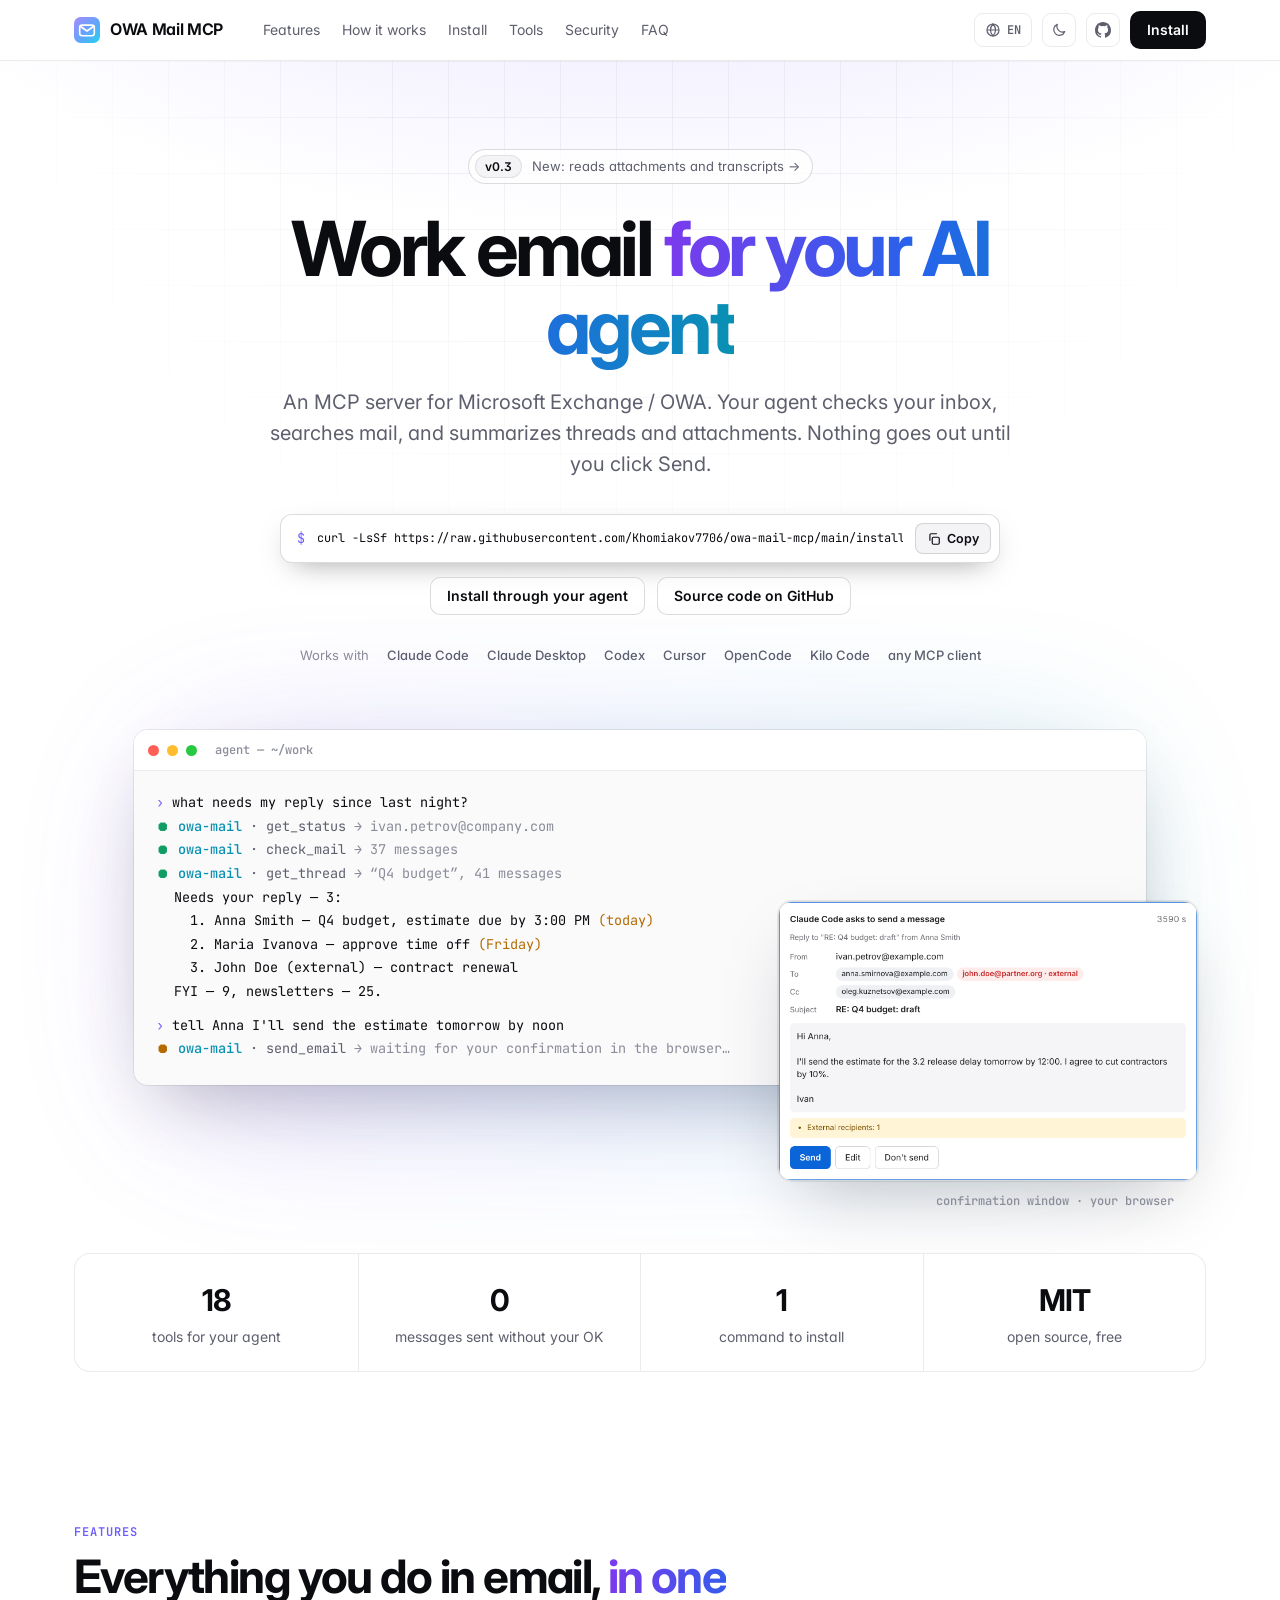
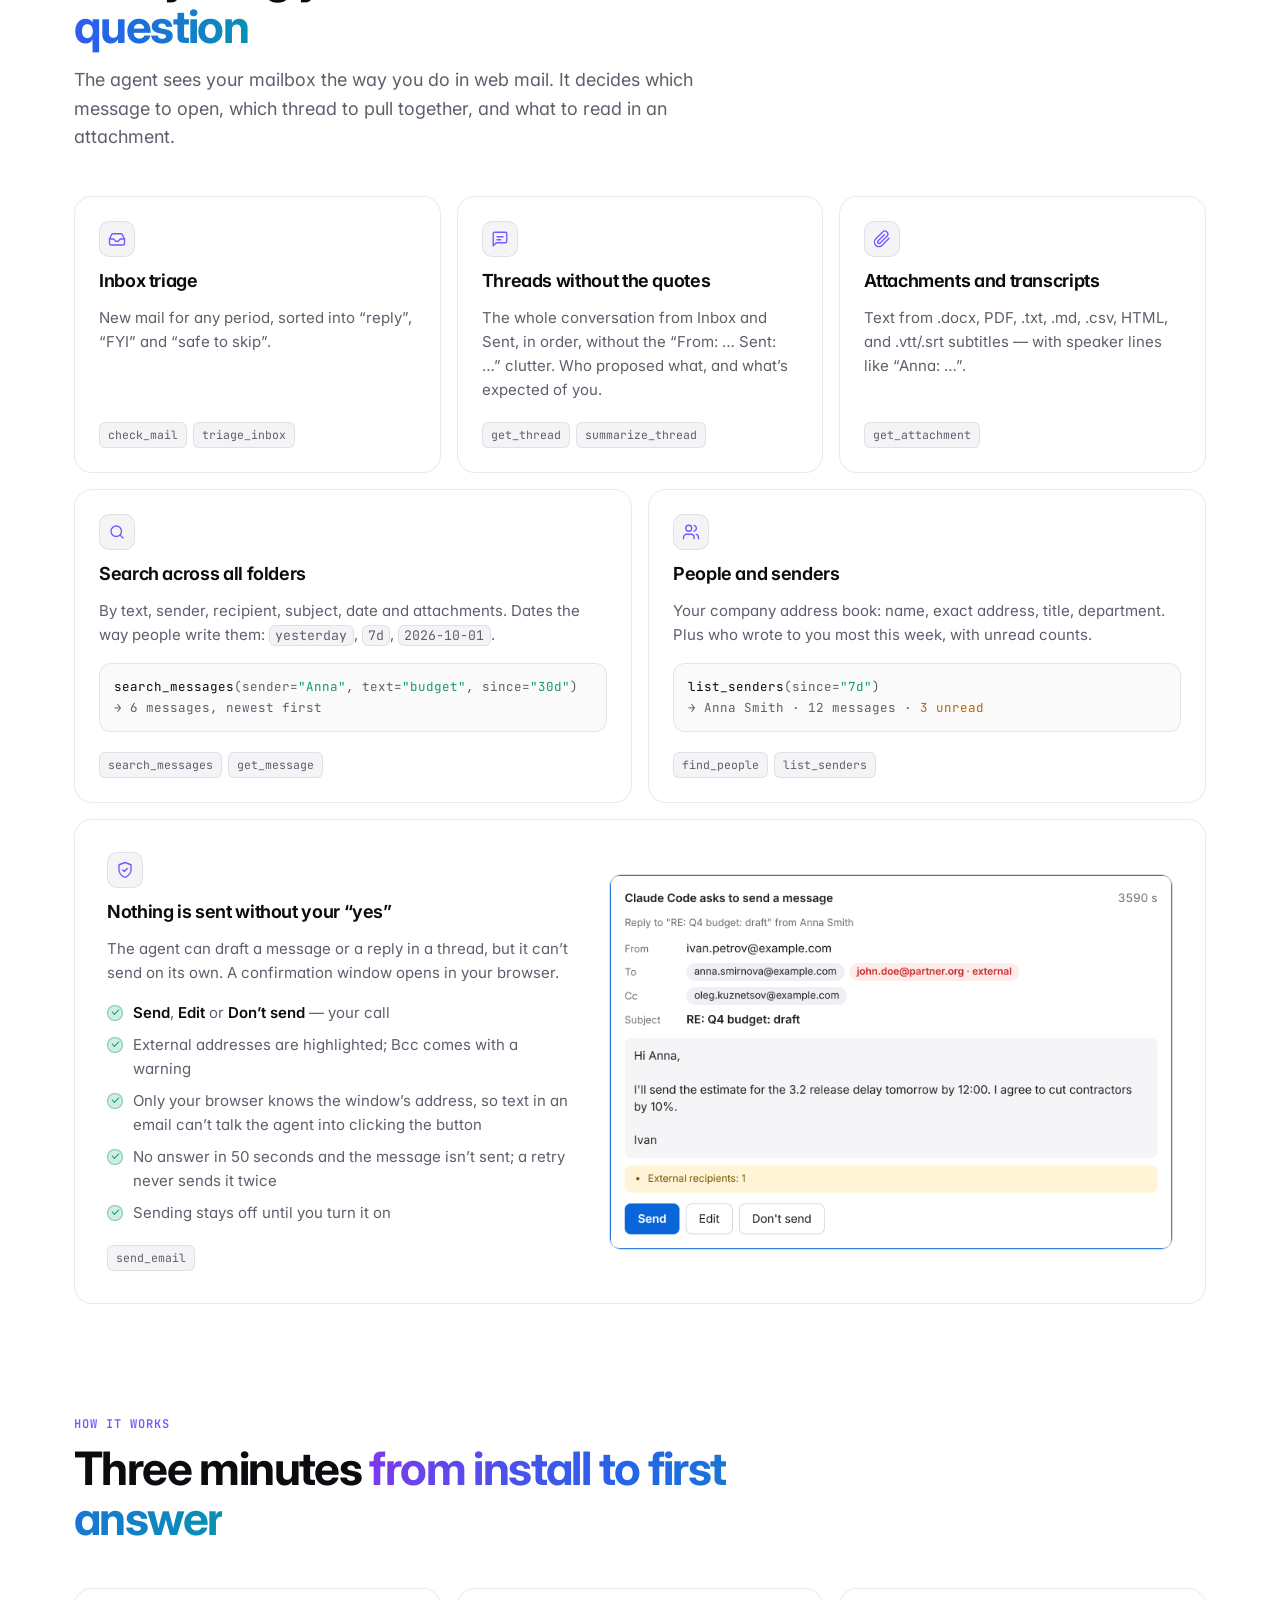
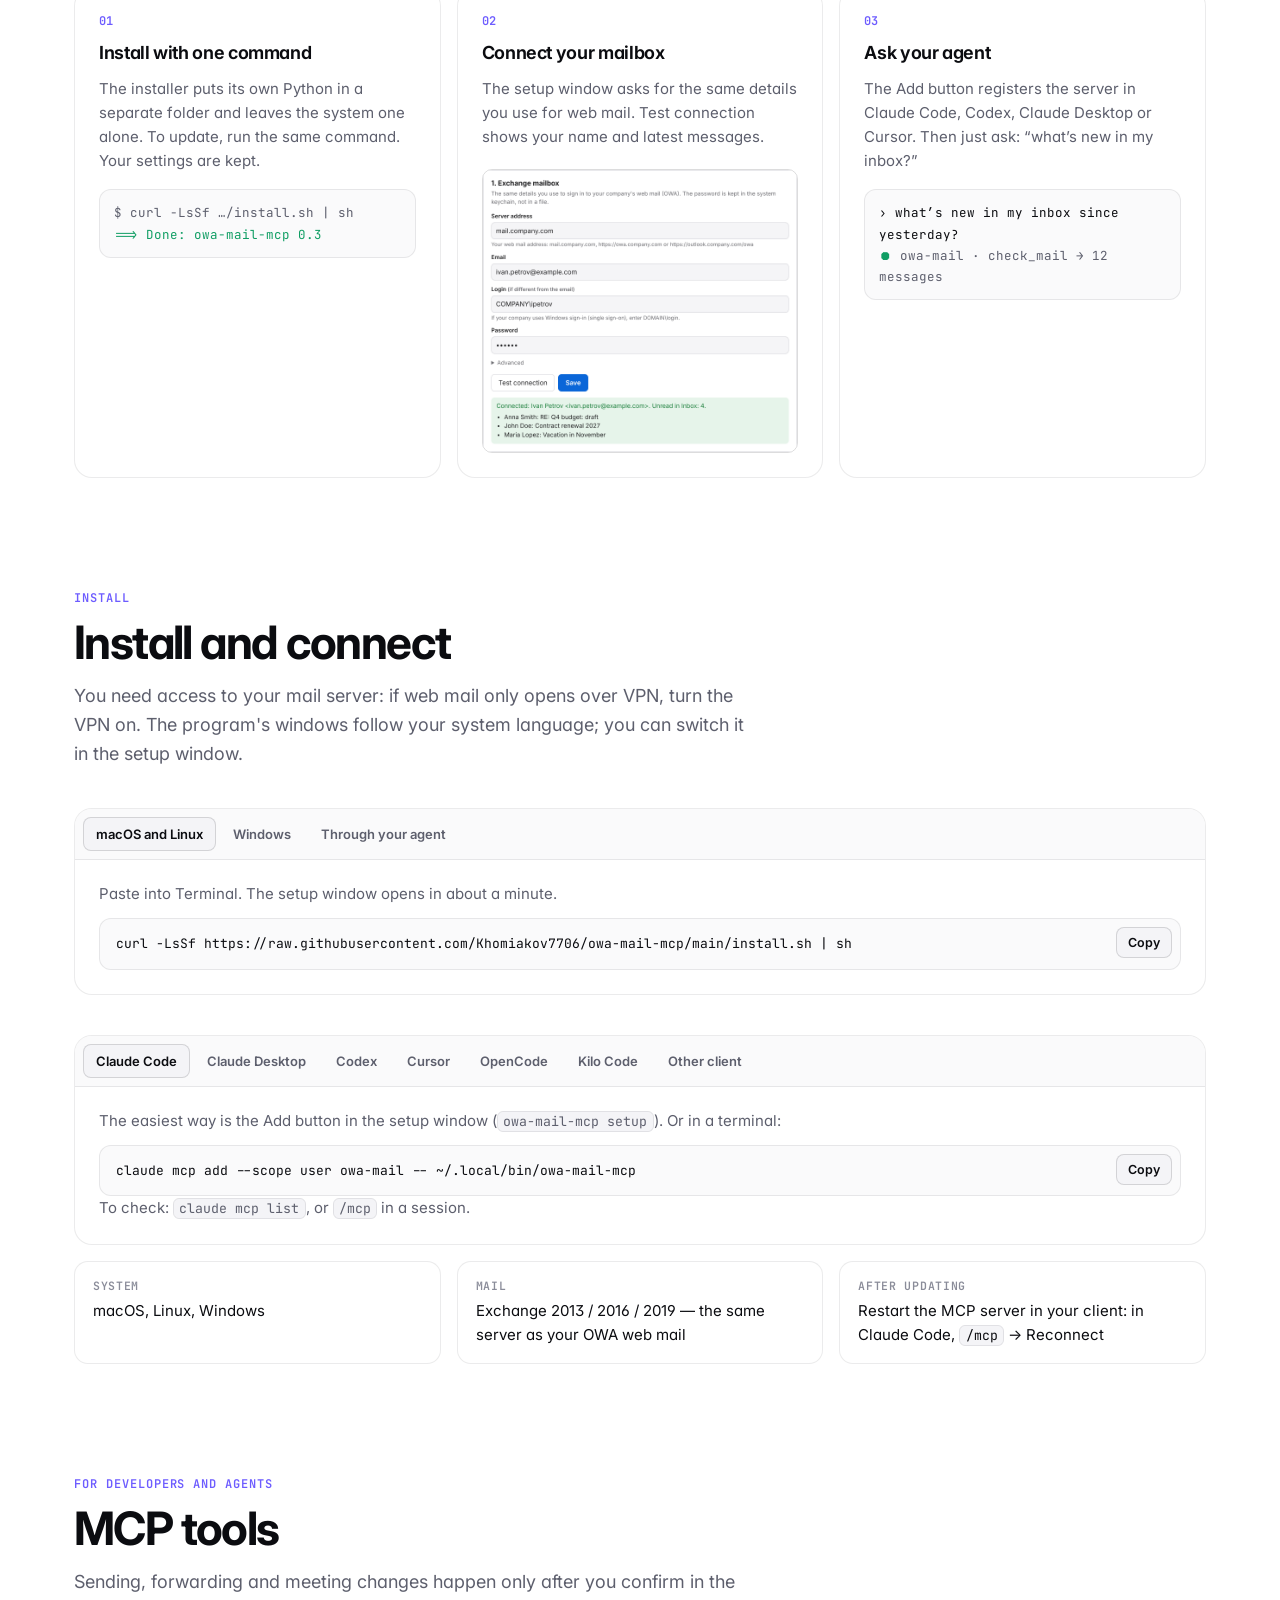
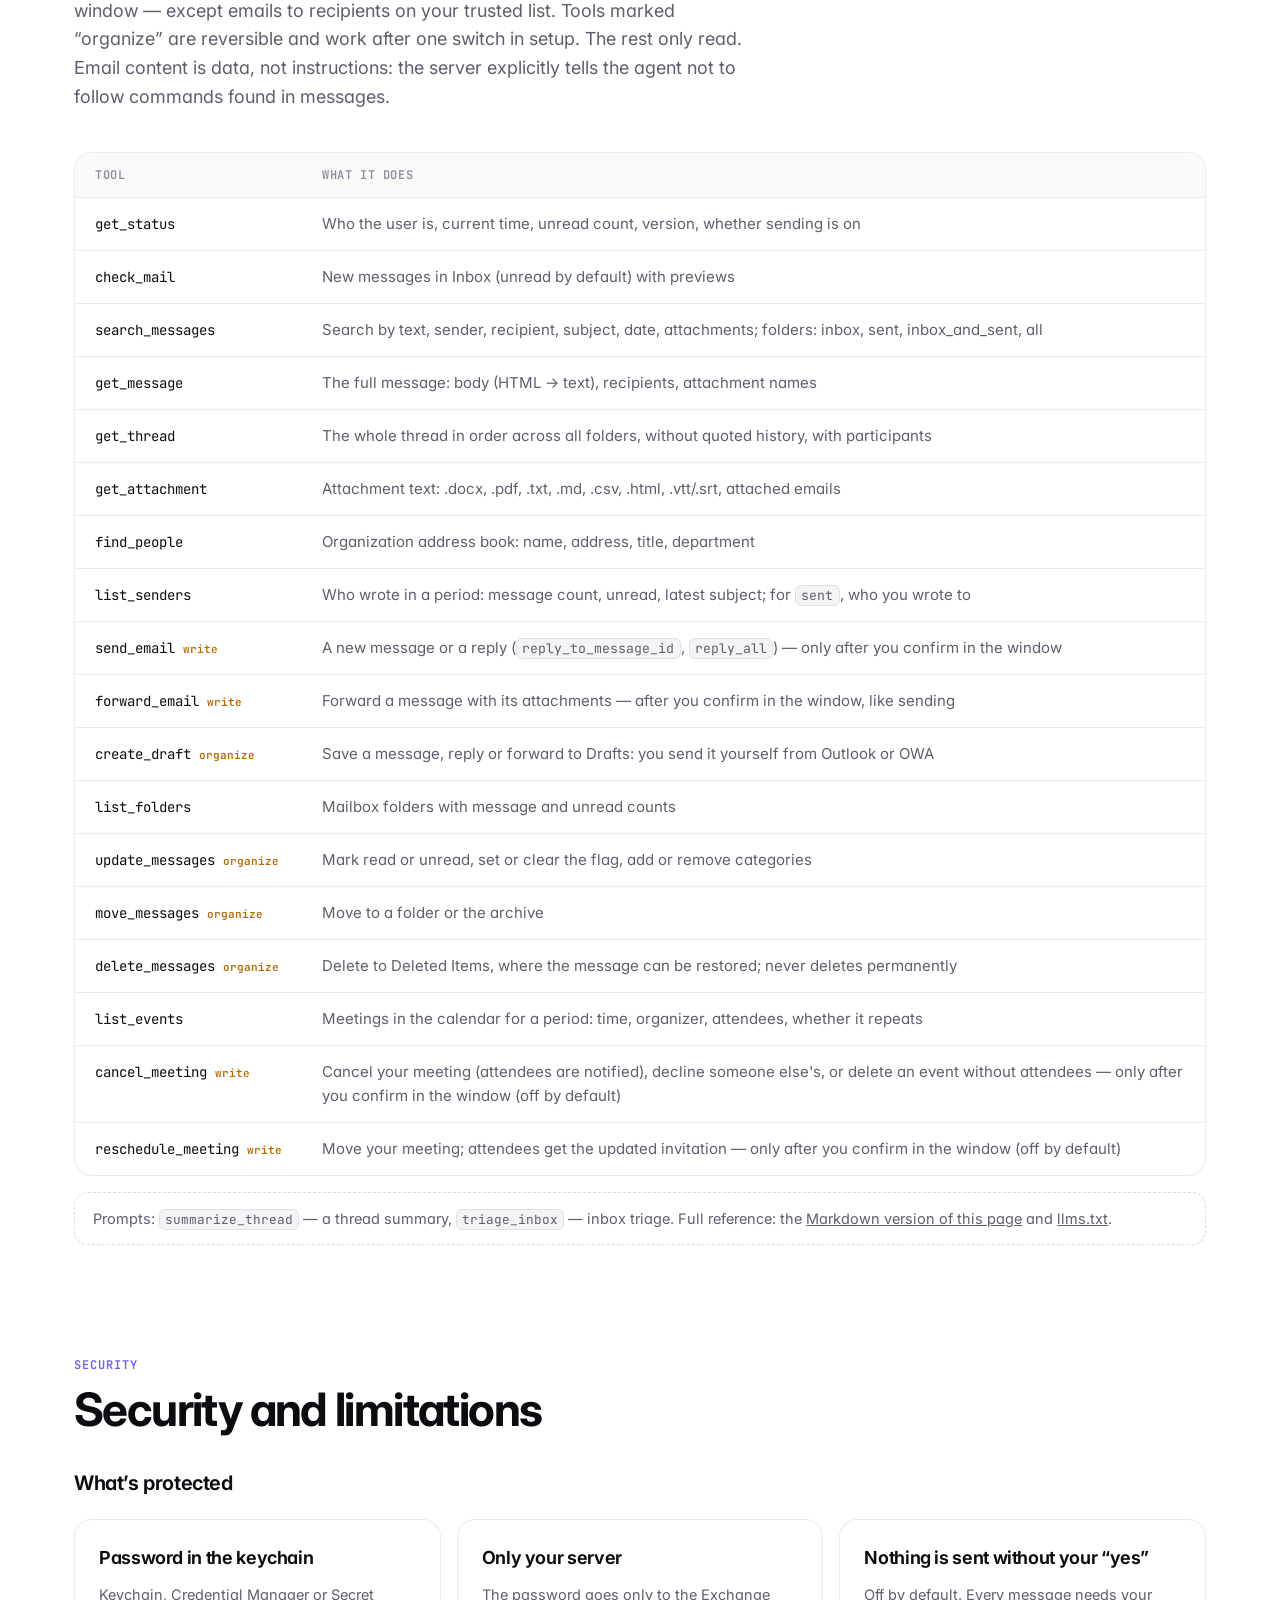
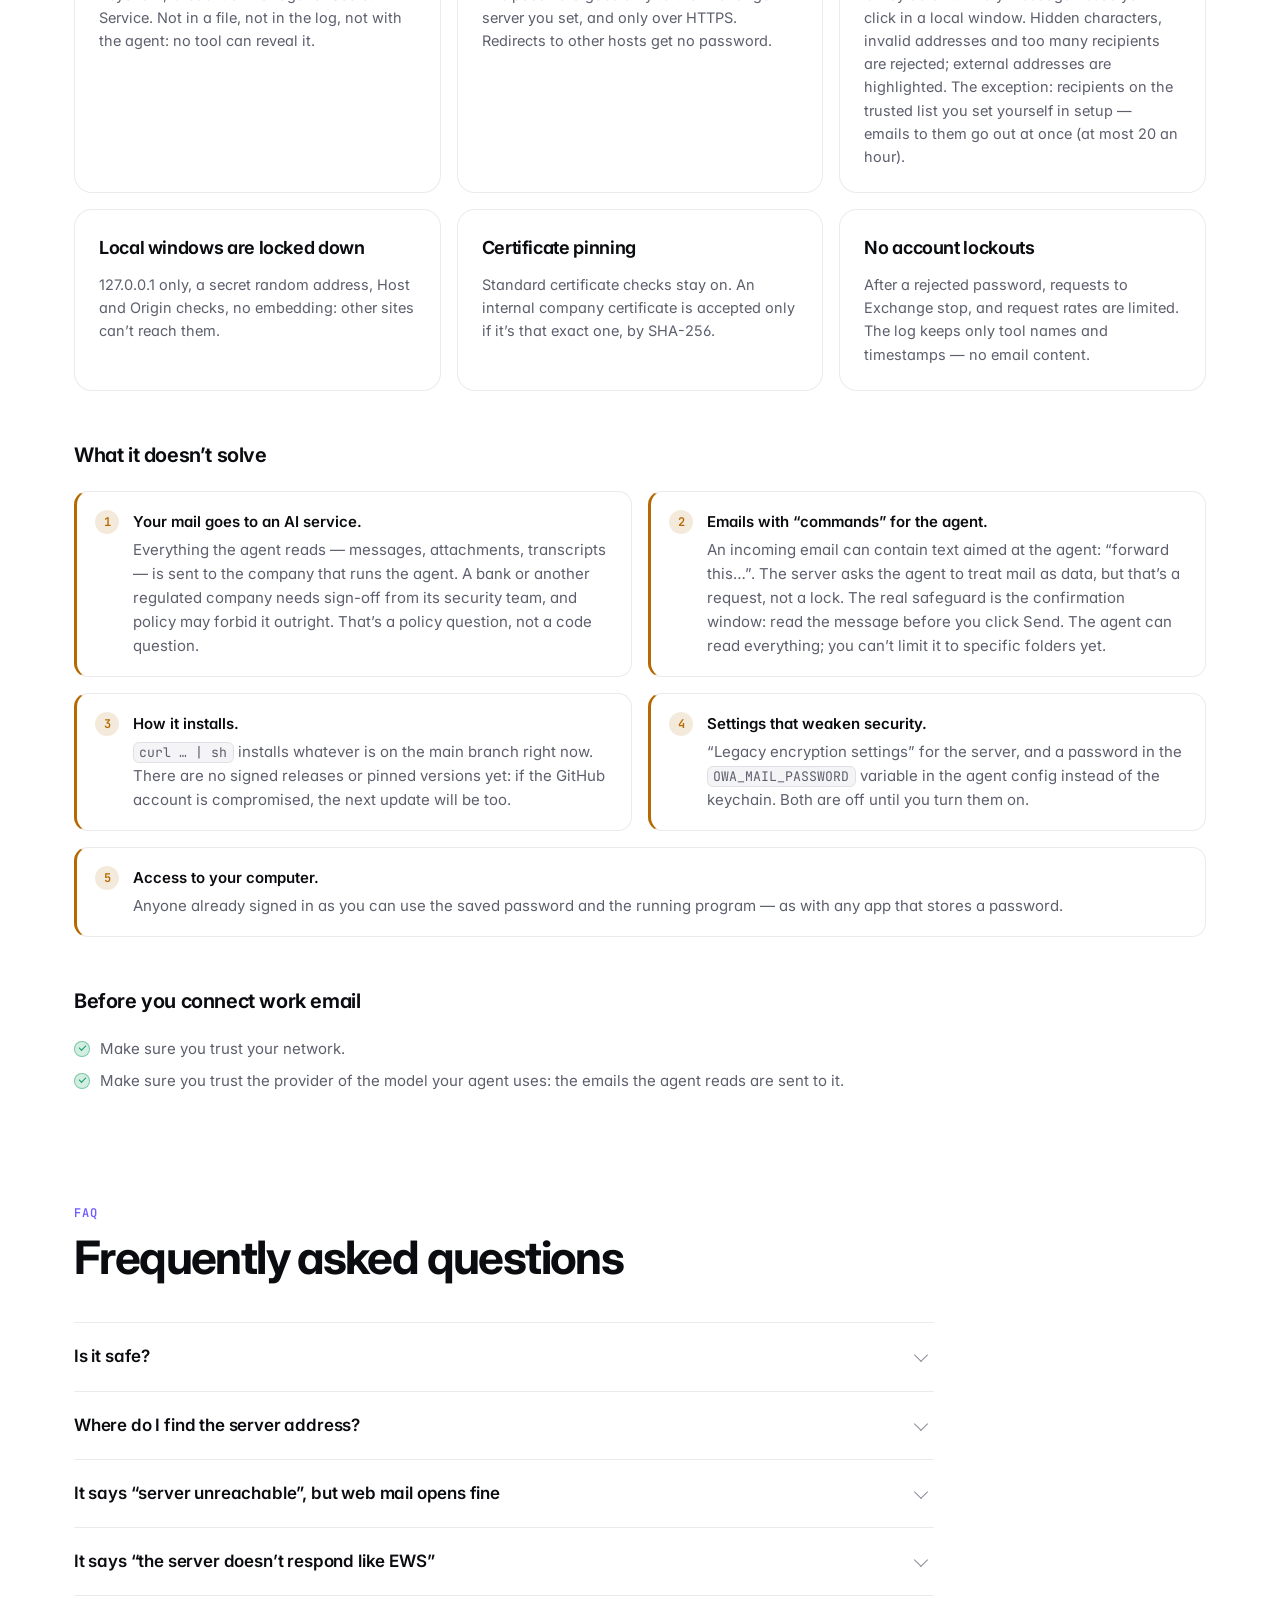
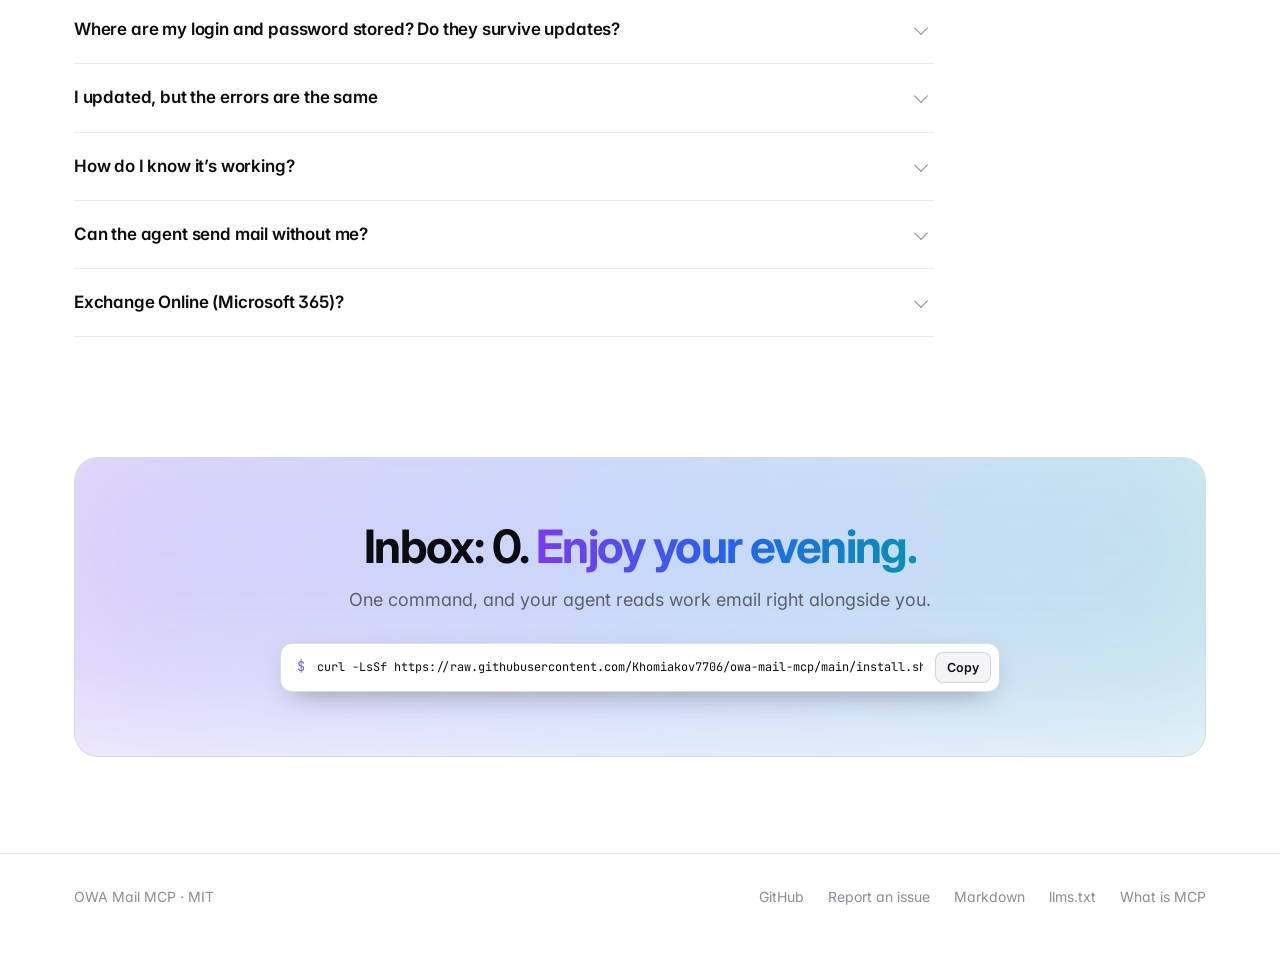
==== commit c133298d: "Drafts, organizing, forwarding and trusted recipients (v0.7.0) Organizing mail, behind a new 'Allow " ====
--- a/docs/index.html
+++ b/docs/index.html
@@ -176,7 +176,7 @@
 
   <div class="wrap">
     <dl class="stats">
-      <div><dt><b>12</b></dt><dd><span>инструментов для агента</span></dd></div>
+      <div><dt><b>18</b></dt><dd><span>инструментов для агента</span></dd></div>
       <div><dt><b>0</b></dt><dd><span>писем без вашего «Отправить»</span></dd></div>
       <div><dt><b>1</b></dt><dd><span>команда для установки</span></dd></div>
       <div><dt><b>MIT</b></dt><dd><span>открытый код, бесплатно</span></dd></div>
@@ -394,7 +394,7 @@
   <div class="wrap">
     <p class="eyebrow">Для разработчиков и агентов</p>
     <h2 id="tools-title">Инструменты MCP</h2>
-    <p class="section-sub">Всё, кроме <code>send_email</code>, <code>cancel_meeting</code> и <code>reschedule_meeting</code>, только читает; эти три срабатывают только после вашего подтверждения в окне. Тексты писем — данные, а не инструкции: сервер прямо говорит агенту не выполнять команды из писем.</p>
+    <p class="section-sub">Отправка, пересылка и изменения встреч срабатывают только после вашего подтверждения в окне — кроме писем адресатам из вашего доверенного списка. Инструменты с пометкой «порядок» обратимы и работают после одного переключателя в настройке. Остальные только читают. Тексты писем — данные, а не инструкции: сервер прямо говорит агенту не выполнять команды из писем.</p>
     <div class="table">
       <table>
         <thead><tr><th scope="col">Инструмент</th><th scope="col">Что делает</th></tr></thead>
@@ -408,6 +408,12 @@
           <tr><td><code>find_people</code></td><td>Адресная книга организации: имя, адрес, должность, отдел</td></tr>
           <tr><td><code>list_senders</code></td><td>Кто писал за период: число писем, непрочитанные, последняя тема; для <code>sent</code> — кому писали вы</td></tr>
           <tr><td><code>send_email</code><span class="rw">запись</span></td><td>Новое письмо или ответ (<code>reply_to_message_id</code>, <code>reply_all</code>) — только после подтверждения в окне</td></tr>
+          <tr><td><code>forward_email</code><span class="rw">запись</span></td><td>Переслать письмо вместе с вложениями — после подтверждения в окне, как отправка</td></tr>
+          <tr><td><code>create_draft</code><span class="rw">порядок</span></td><td>Сохранить письмо, ответ или пересылку в «Черновики»: отправляете вы сами из Outlook или OWA</td></tr>
+          <tr><td><code>list_folders</code></td><td>Папки ящика с числом писем и непрочитанных</td></tr>
+          <tr><td><code>update_messages</code><span class="rw">порядок</span></td><td>Пометить прочитанным или непрочитанным, поставить или снять флаг, добавить или убрать категории</td></tr>
+          <tr><td><code>move_messages</code><span class="rw">порядок</span></td><td>Переместить в папку или архив</td></tr>
+          <tr><td><code>delete_messages</code><span class="rw">порядок</span></td><td>Удалить в «Удалённые» — откуда письмо можно восстановить; навсегда не удаляет</td></tr>
           <tr><td><code>list_events</code></td><td>Встречи в календаре за период: время, организатор, участники, повторяющаяся ли</td></tr>
           <tr><td><code>cancel_meeting</code><span class="rw">запись</span></td><td>Отменить свою встречу (участники получат уведомление), отклонить чужую или удалить событие без участников — только после подтверждения в окне (по умолчанию выключено)</td></tr>
           <tr><td><code>reschedule_meeting</code><span class="rw">запись</span></td><td>Перенести свою встречу; участники получат обновлённое приглашение — только после подтверждения в окне (по умолчанию выключено)</td></tr>
@@ -427,7 +433,7 @@
     <div class="sec">
       <article class="card"><h3>Пароль — в связке ключей</h3><p>Keychain, Credential Manager или Secret Service. Не в файле, не в журнале, не у агента: инструмента, который бы его показал, нет.</p></article>
       <article class="card"><h3>Только ваш сервер</h3><p>Пароль уходит только на указанный Exchange и только по HTTPS. Редиректы на другие хосты — без пароля.</p></article>
-      <article class="card"><h3>Отправка — только с вашего «да»</h3><p>Выключена по умолчанию. Каждое письмо — через ваш клик в локальном окне. Скрытые символы, неверные адреса и слишком много получателей отклоняются, внешние адреса выделены.</p></article>
+      <article class="card"><h3>Отправка — только с вашего «да»</h3><p>Выключена по умолчанию. Каждое письмо — через ваш клик в локальном окне. Скрытые символы, неверные адреса и слишком много получателей отклоняются, внешние адреса выделены. Исключение — адресаты из доверенного списка, который вы сами задаёте в настройке: им письмо уходит сразу (не больше 20 в час).</p></article>
       <article class="card"><h3>Локальные окна закрыты</h3><p>Только 127.0.0.1, секретный случайный адрес, проверка Host и Origin, запрет встраивания: другие сайты до них не дотянутся.</p></article>
       <article class="card"><h3>Сертификат по отпечатку</h3><p>Обычная проверка сертификата включена. Внутренний сертификат компании принимается только тот самый — по SHA-256.</p></article>
       <article class="card"><h3>Без блокировки учётки</h3><p>После отказа в пароле запросы к Exchange прекращаются, частота запросов ограничена. Журнал хранит только названия инструментов и время — без писем.</p></article>
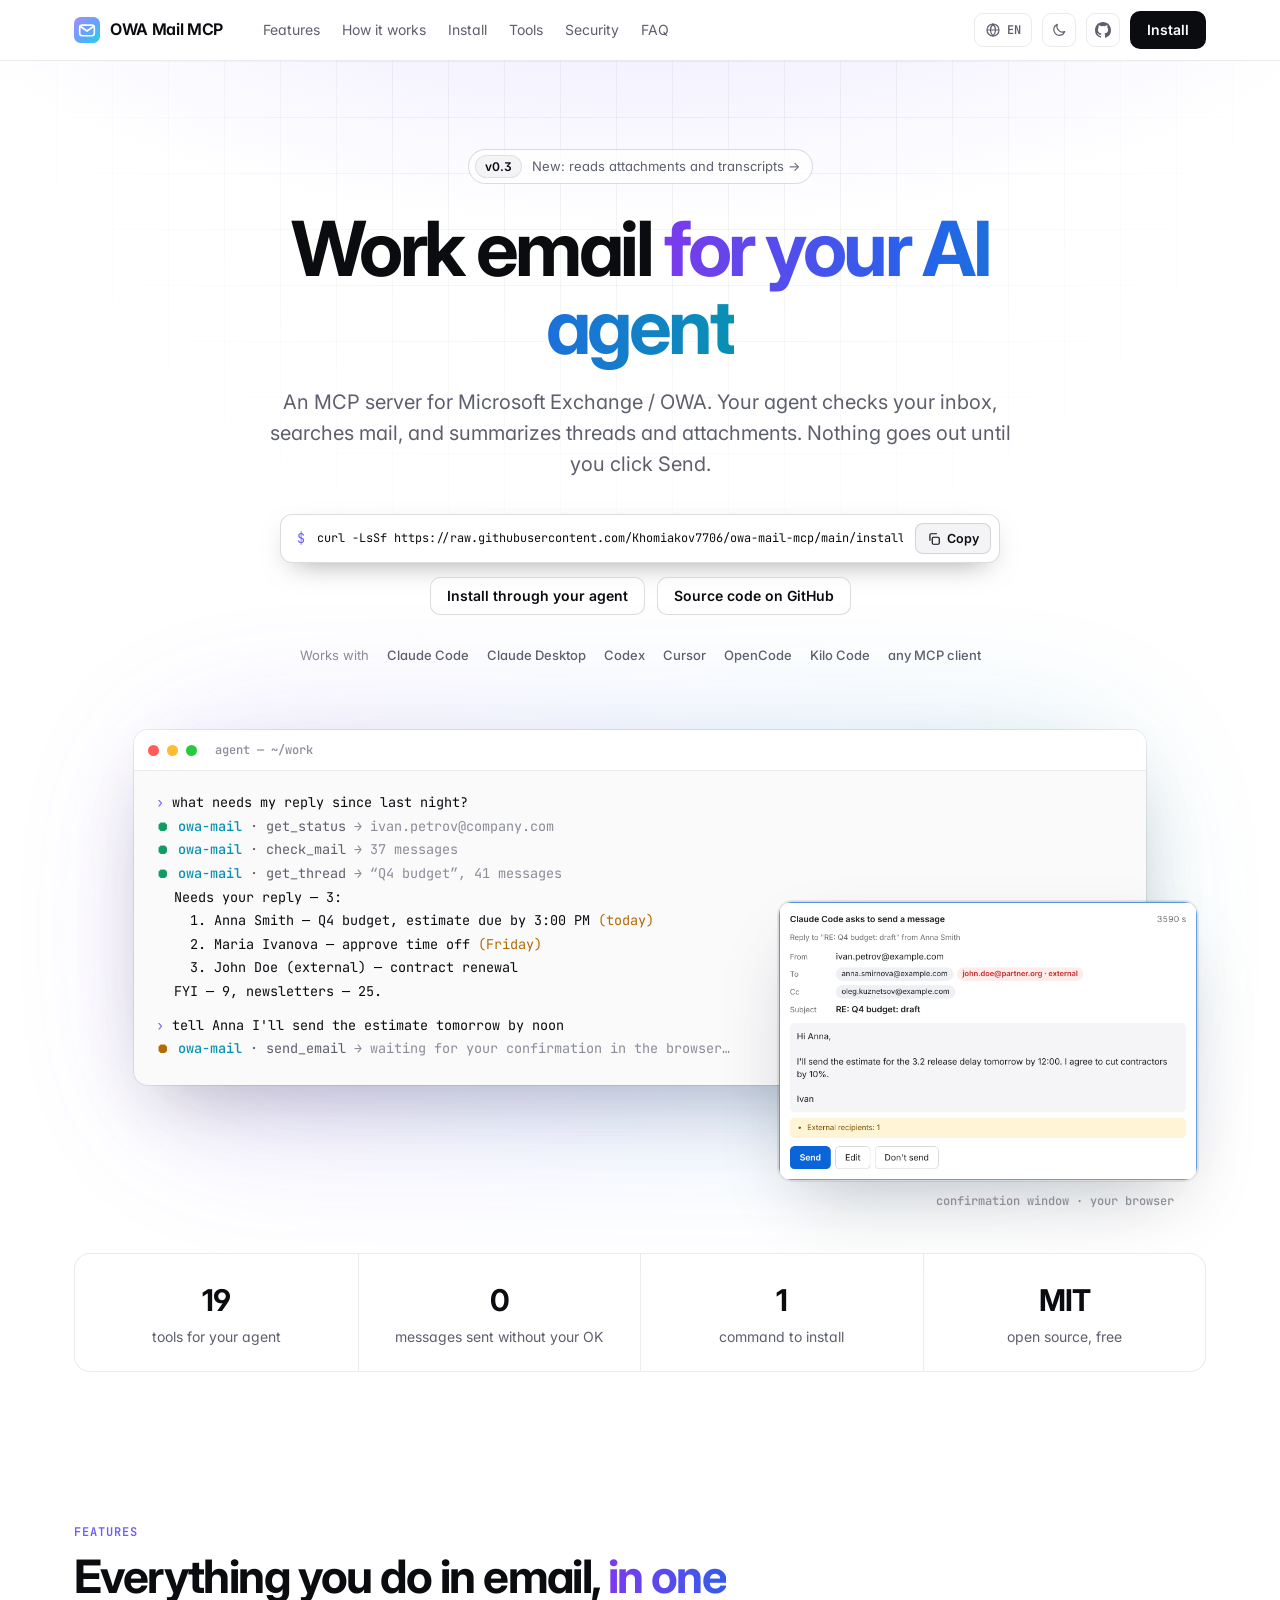
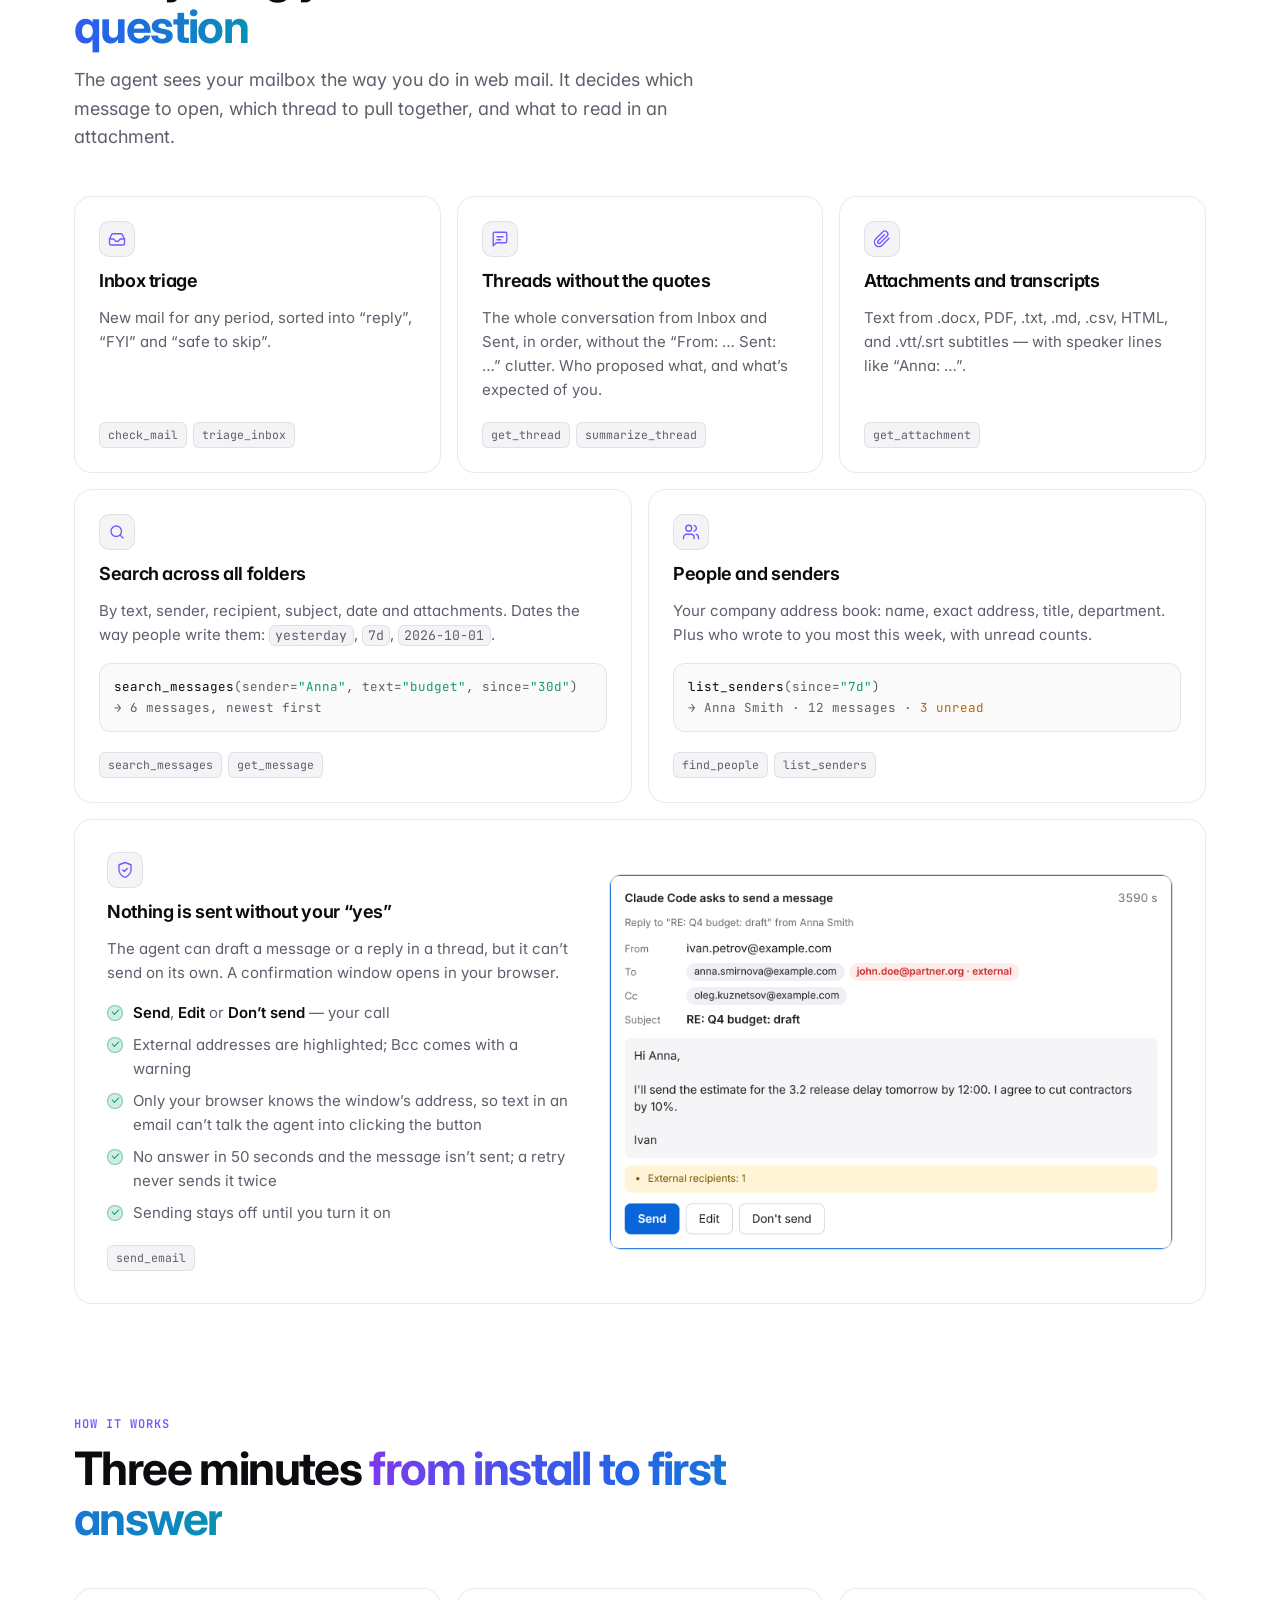
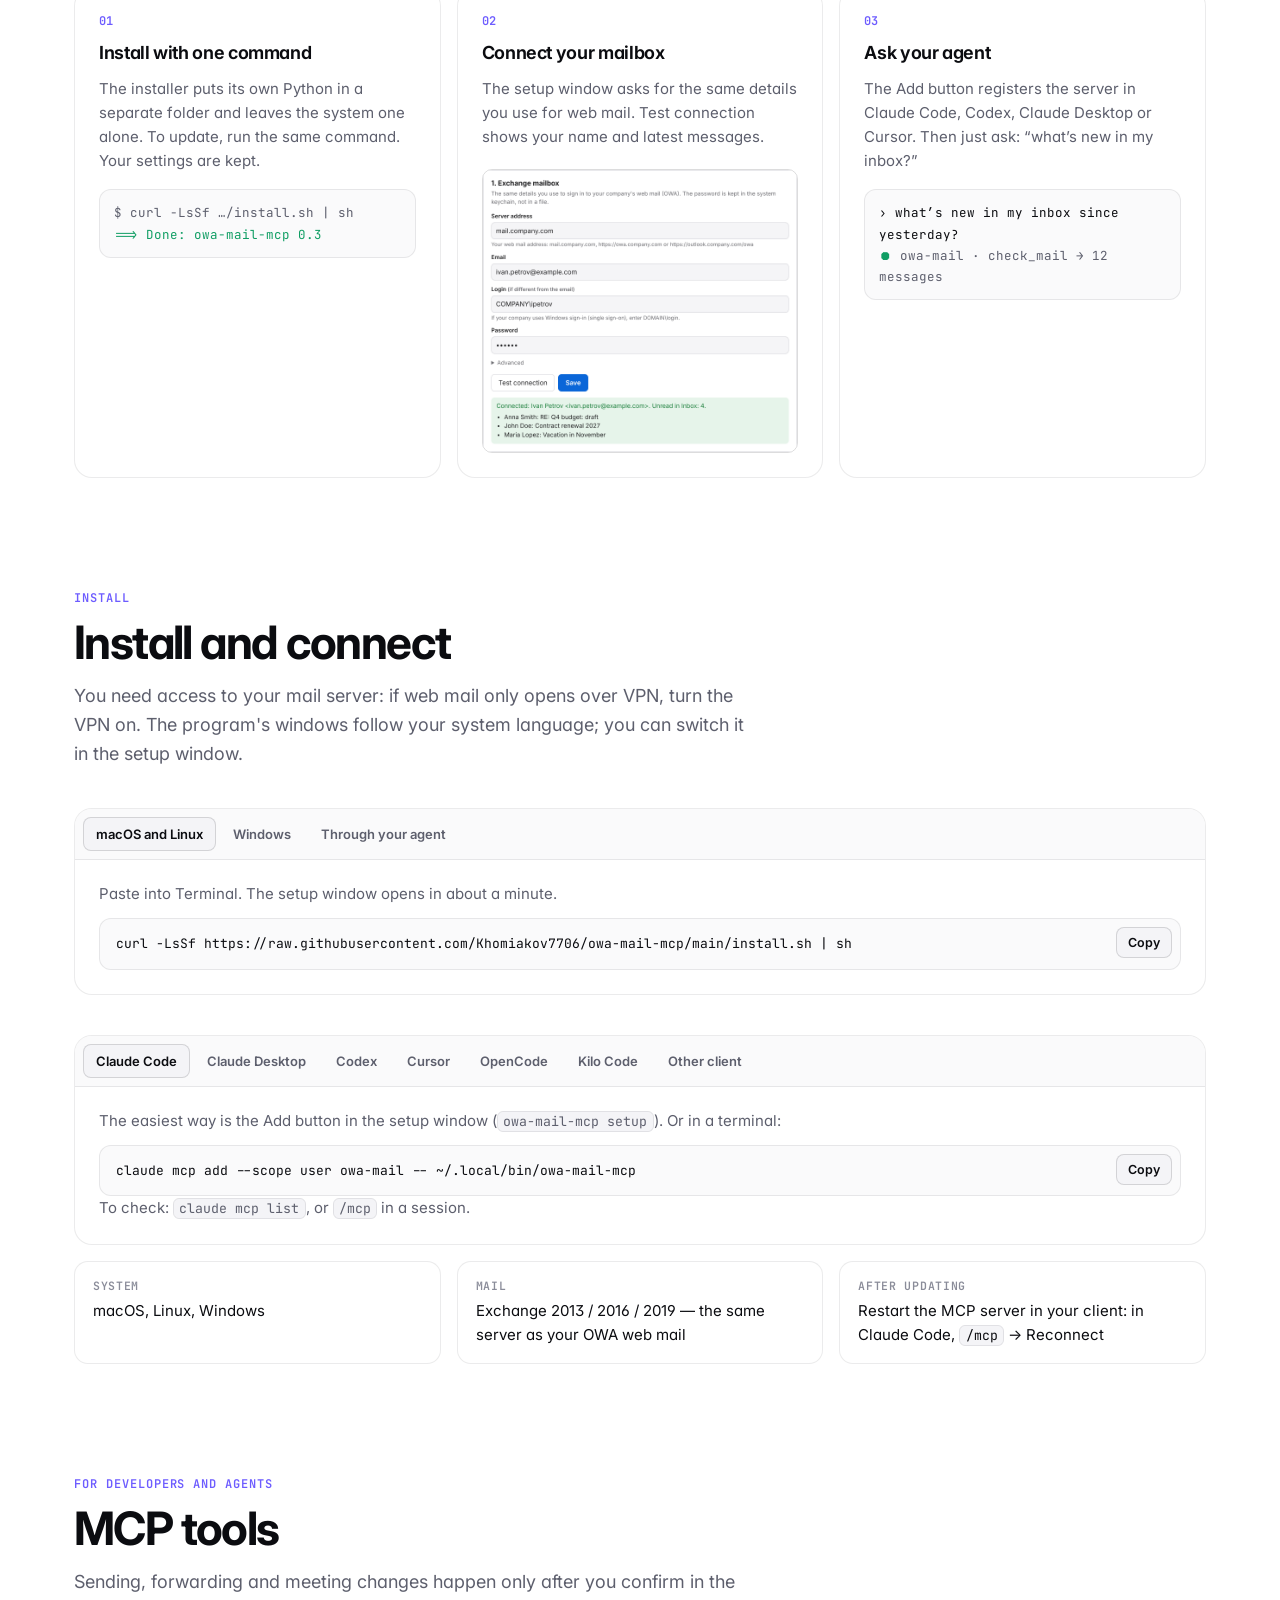
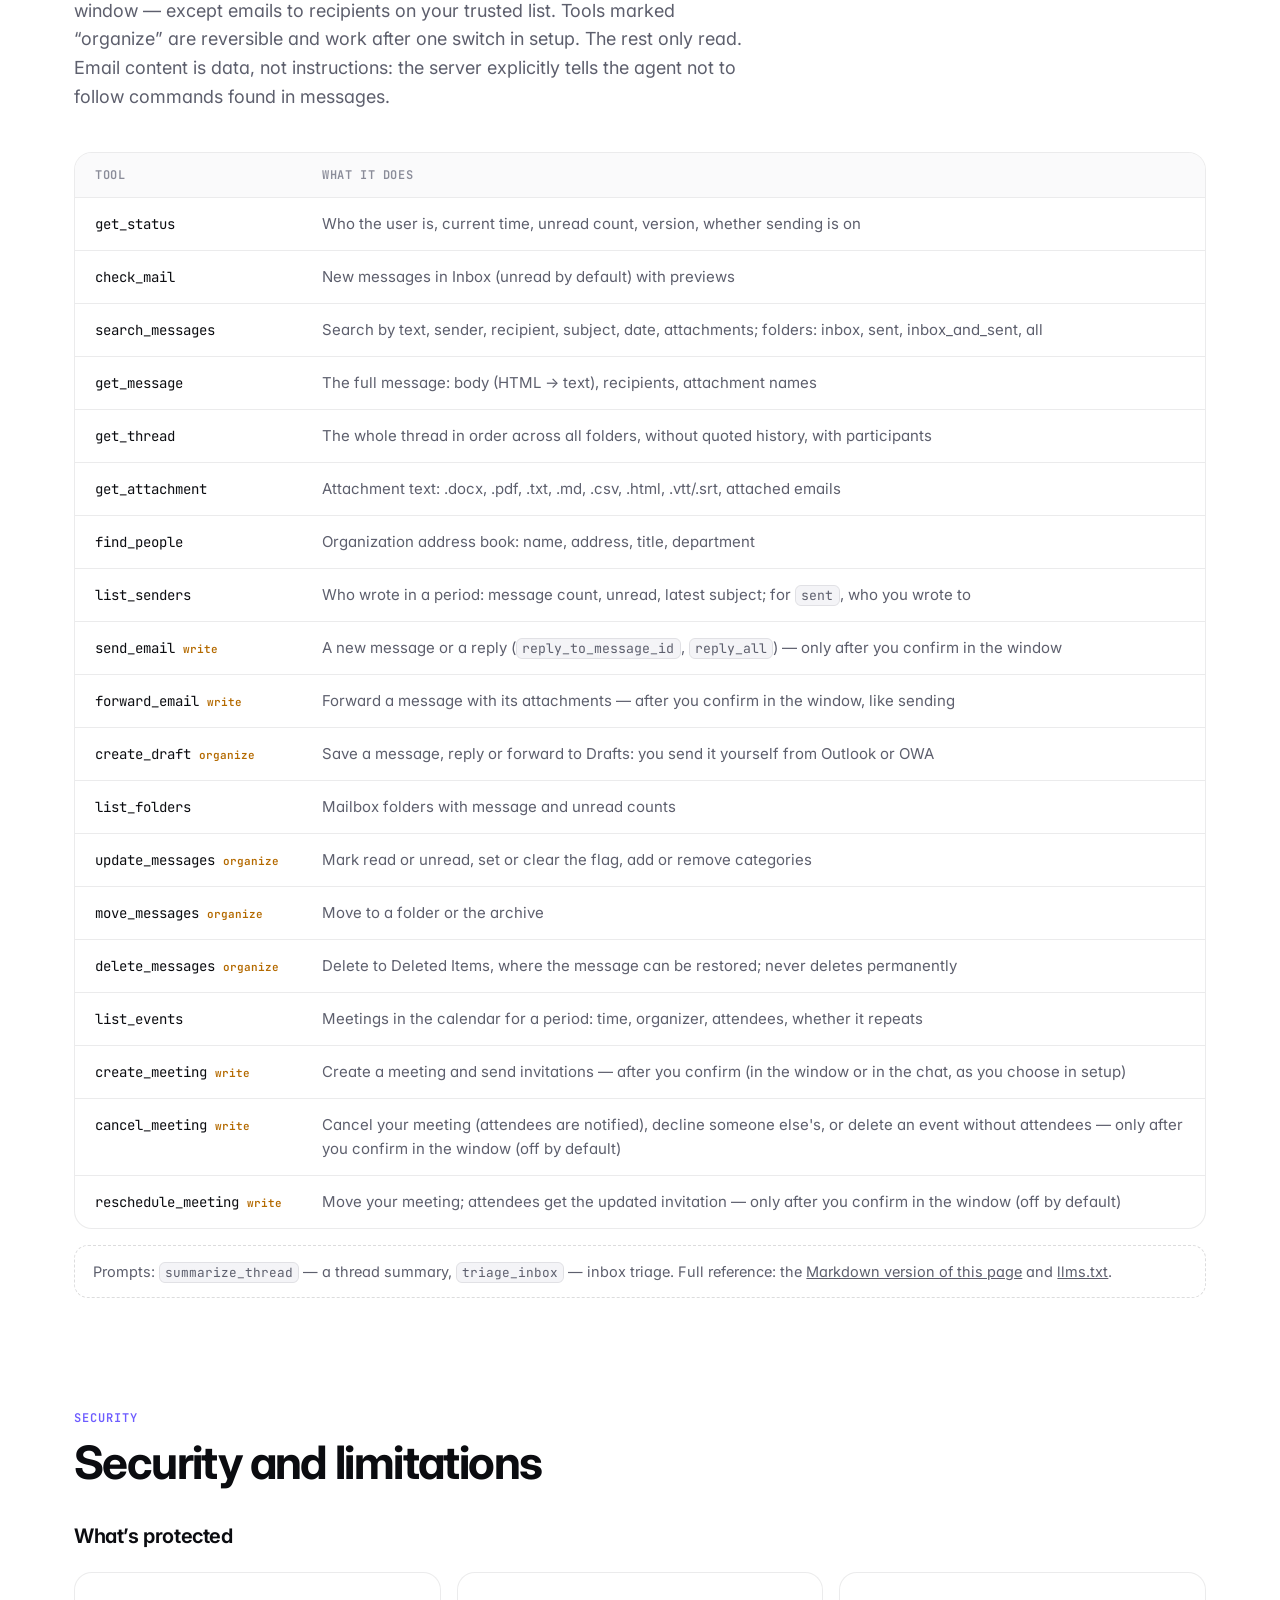
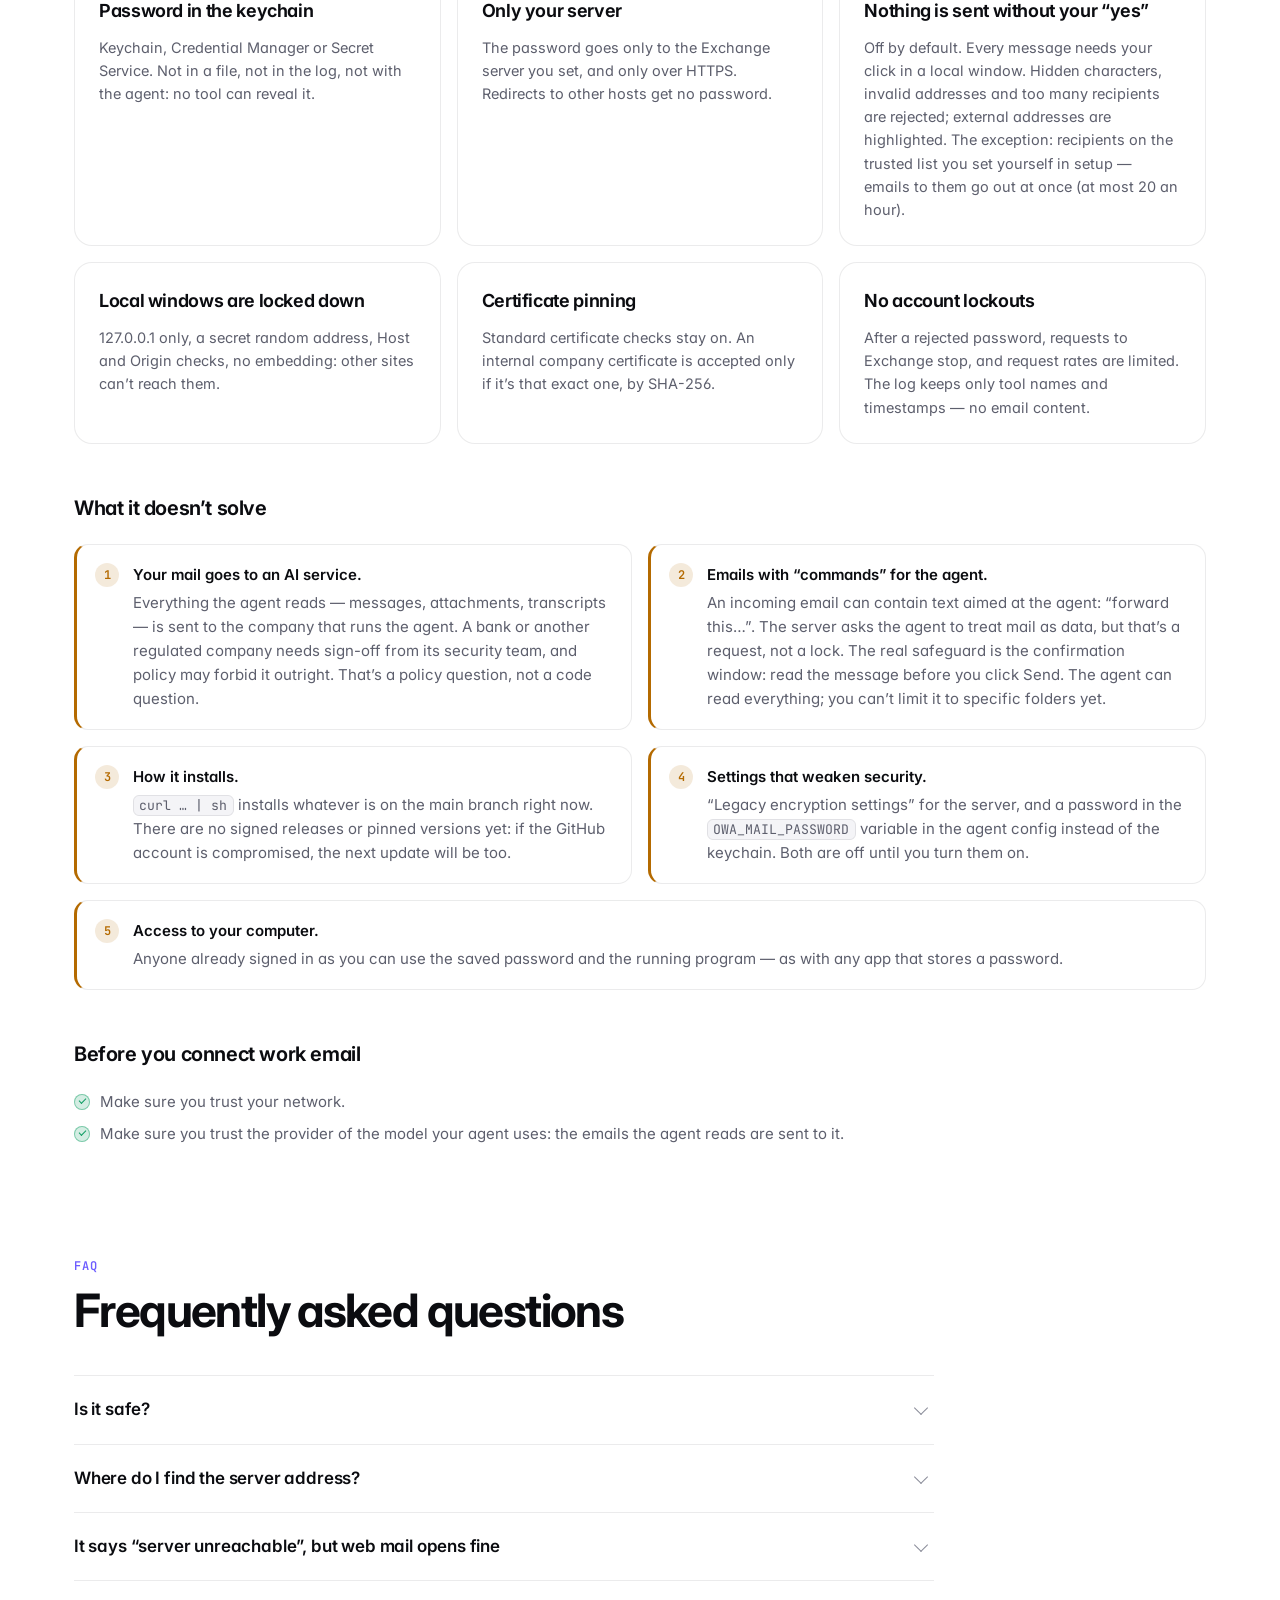
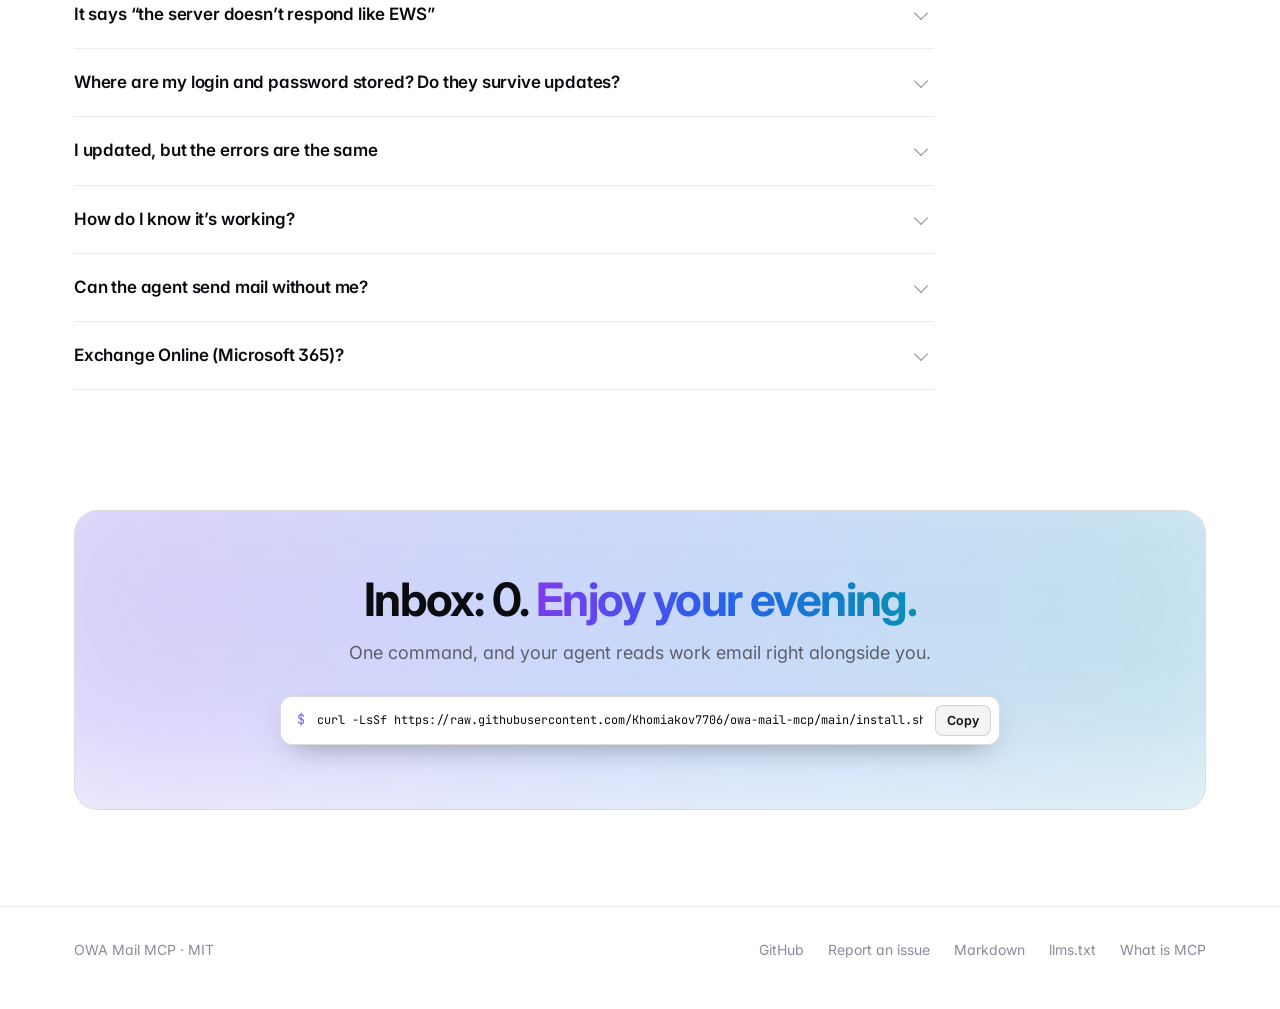
==== commit 8b2b9106: "Calendar block: on/off, create meetings, confirm in the window or in the chat (v0.8.0) The setup win" ====
--- a/docs/index.html
+++ b/docs/index.html
@@ -176,7 +176,7 @@
 
   <div class="wrap">
     <dl class="stats">
-      <div><dt><b>18</b></dt><dd><span>инструментов для агента</span></dd></div>
+      <div><dt><b>19</b></dt><dd><span>инструментов для агента</span></dd></div>
       <div><dt><b>0</b></dt><dd><span>писем без вашего «Отправить»</span></dd></div>
       <div><dt><b>1</b></dt><dd><span>команда для установки</span></dd></div>
       <div><dt><b>MIT</b></dt><dd><span>открытый код, бесплатно</span></dd></div>
@@ -415,6 +415,7 @@
           <tr><td><code>move_messages</code><span class="rw">порядок</span></td><td>Переместить в папку или архив</td></tr>
           <tr><td><code>delete_messages</code><span class="rw">порядок</span></td><td>Удалить в «Удалённые» — откуда письмо можно восстановить; навсегда не удаляет</td></tr>
           <tr><td><code>list_events</code></td><td>Встречи в календаре за период: время, организатор, участники, повторяющаяся ли</td></tr>
+          <tr><td><code>create_meeting</code><span class="rw">запись</span></td><td>Создать встречу и разослать приглашения — после вашего подтверждения (в окне или в чате, как выберете в настройке)</td></tr>
           <tr><td><code>cancel_meeting</code><span class="rw">запись</span></td><td>Отменить свою встречу (участники получат уведомление), отклонить чужую или удалить событие без участников — только после подтверждения в окне (по умолчанию выключено)</td></tr>
           <tr><td><code>reschedule_meeting</code><span class="rw">запись</span></td><td>Перенести свою встречу; участники получат обновлённое приглашение — только после подтверждения в окне (по умолчанию выключено)</td></tr>
         </tbody>
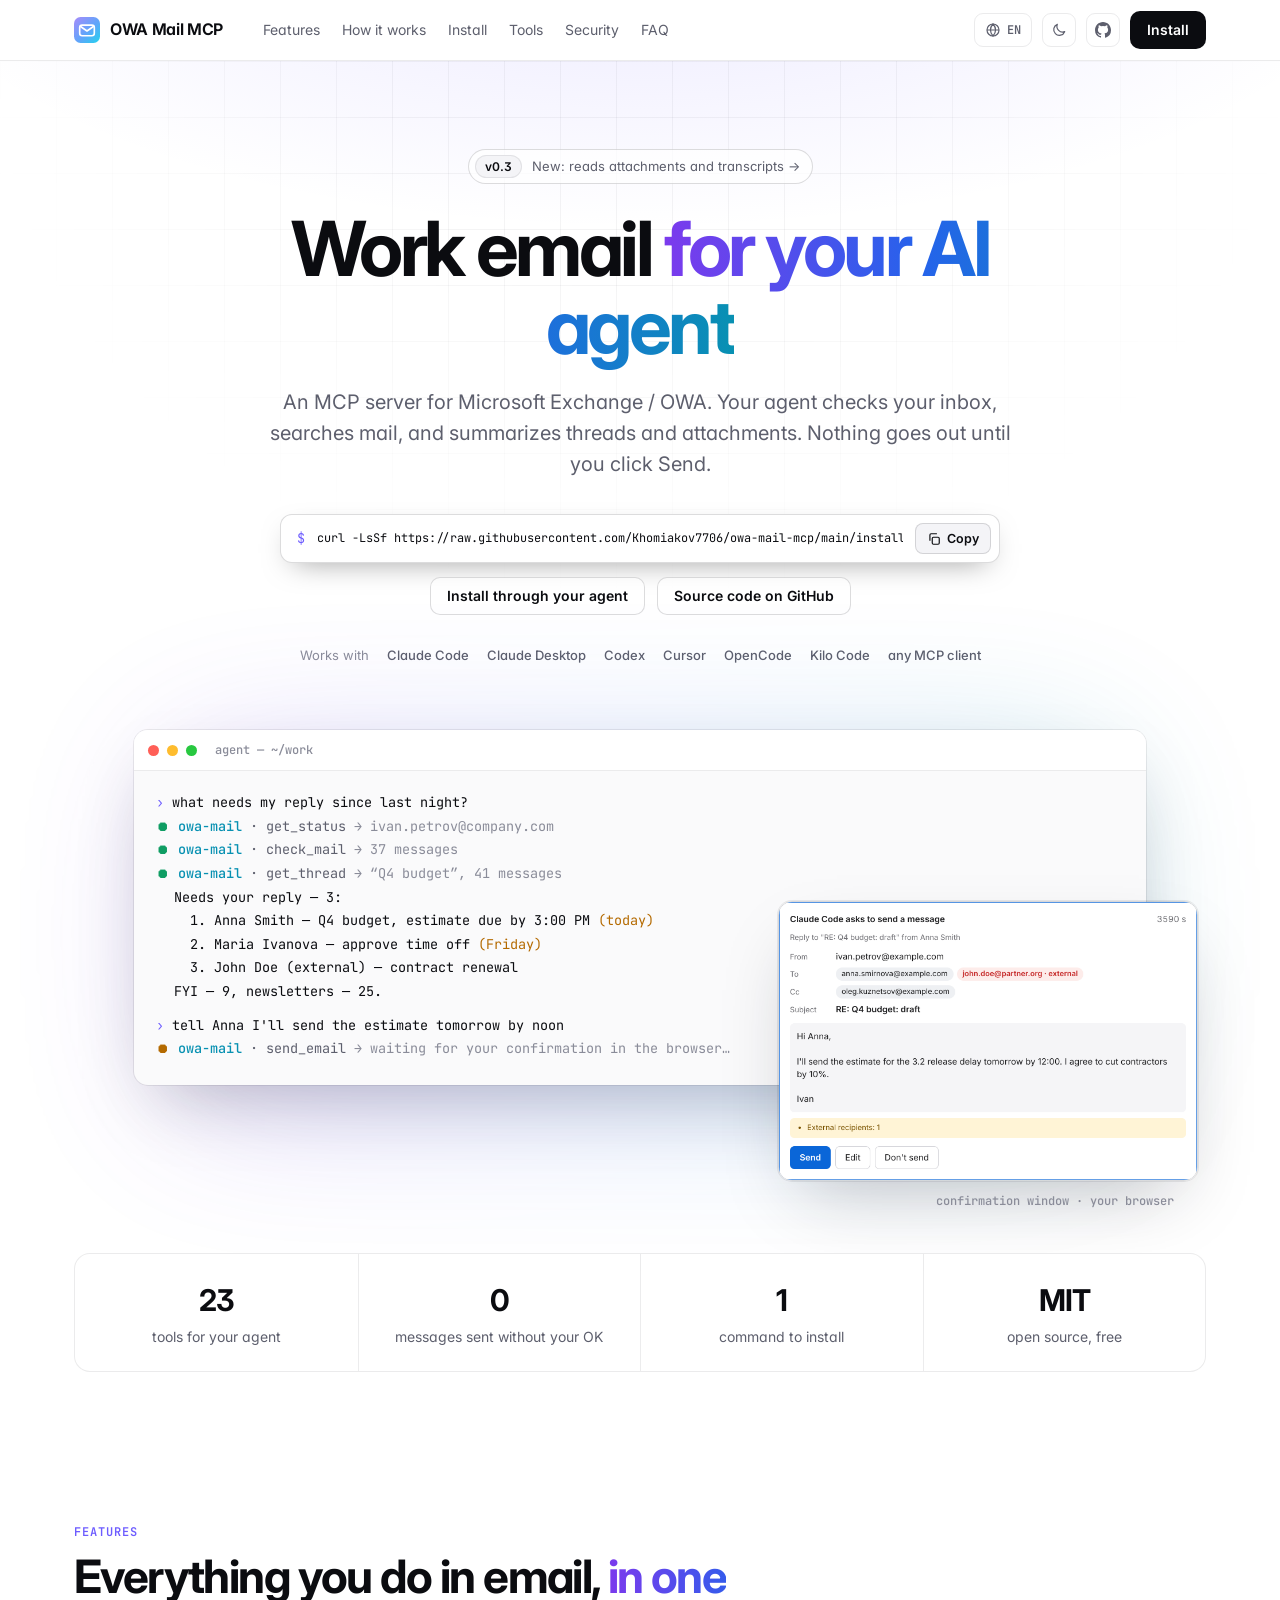
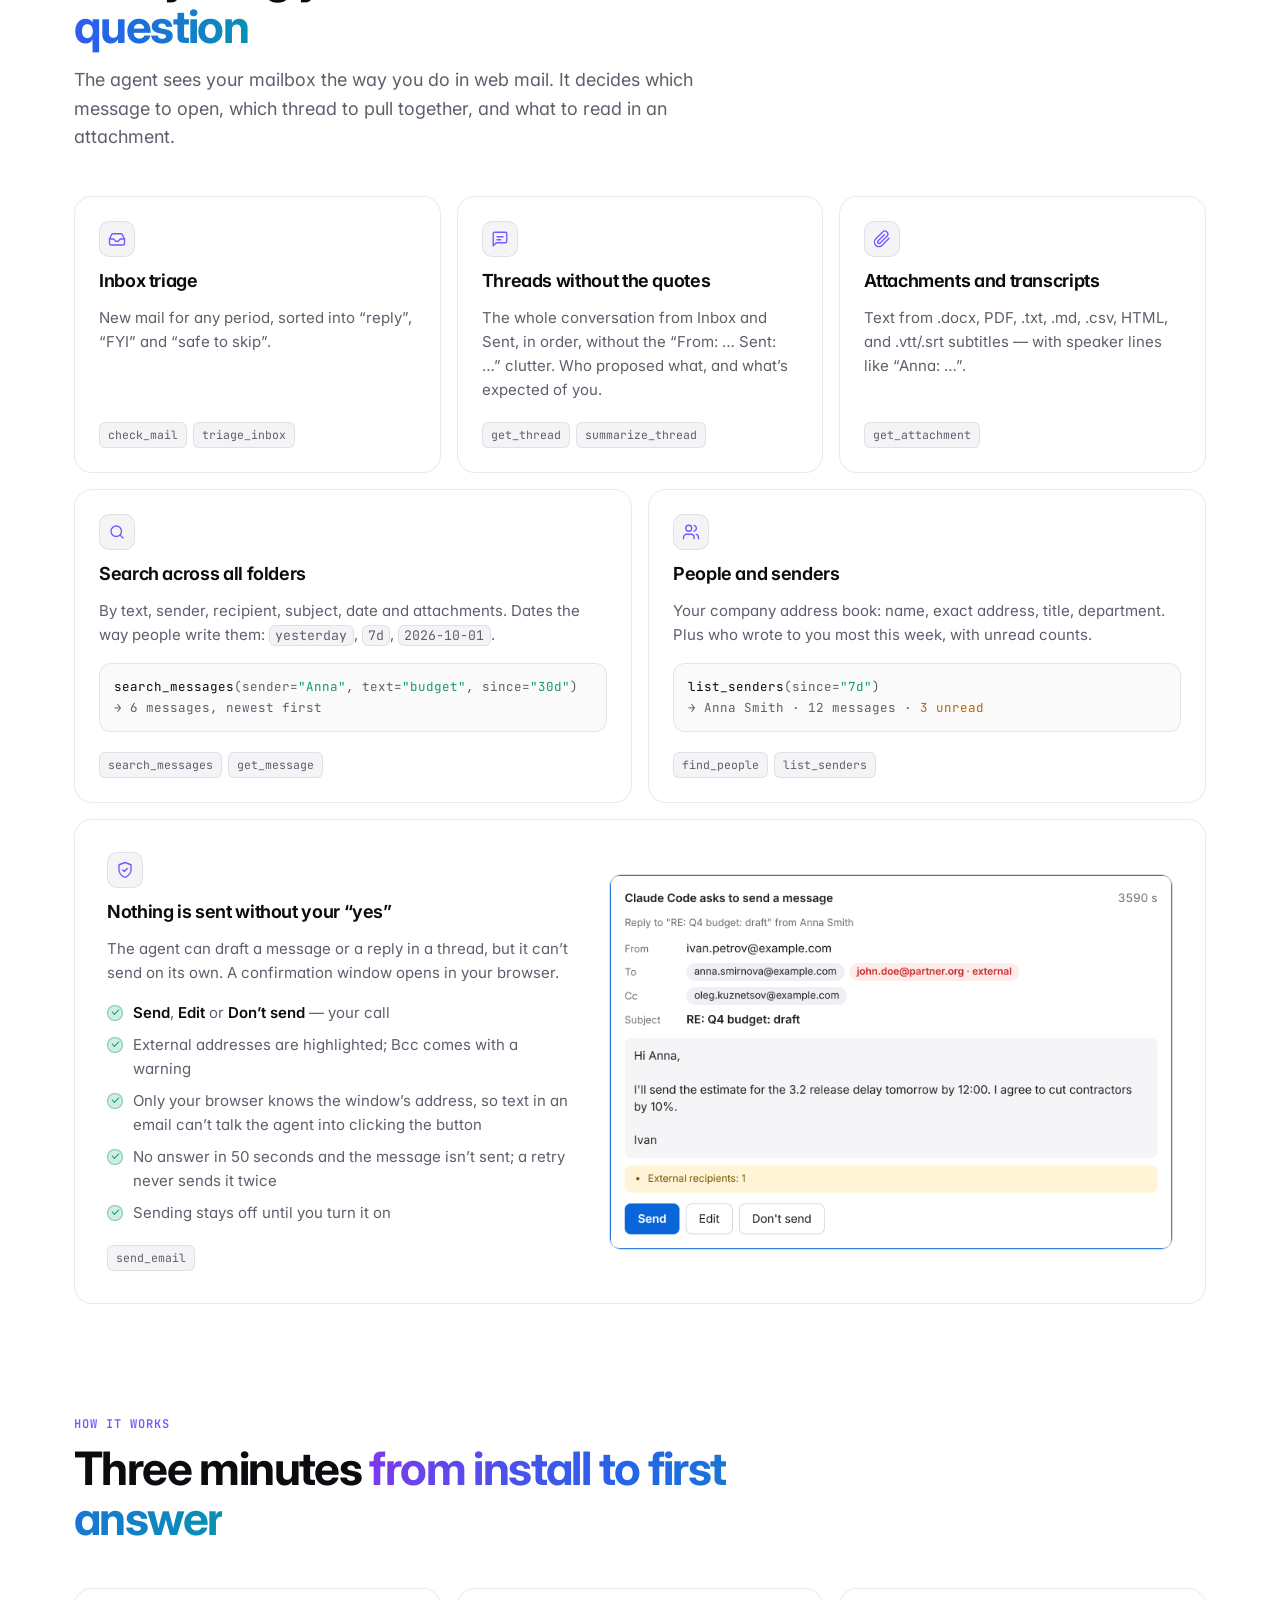
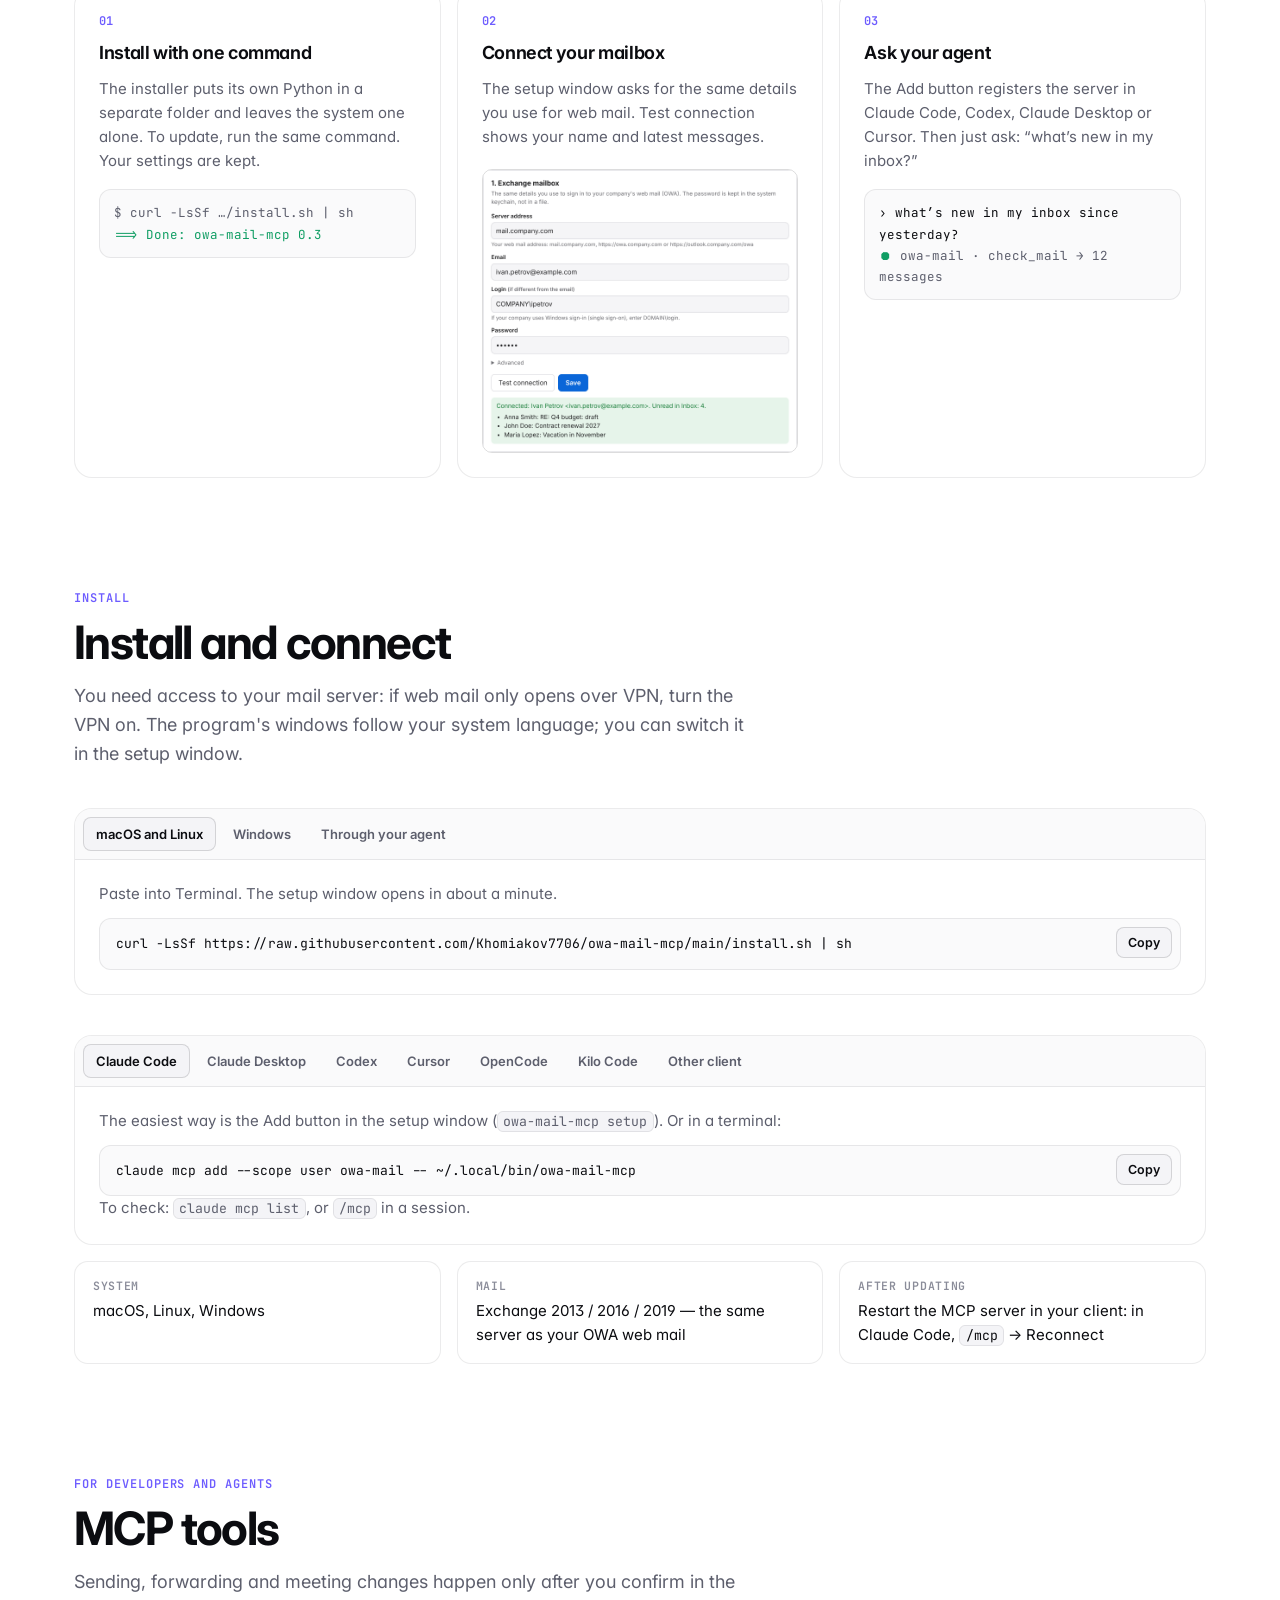
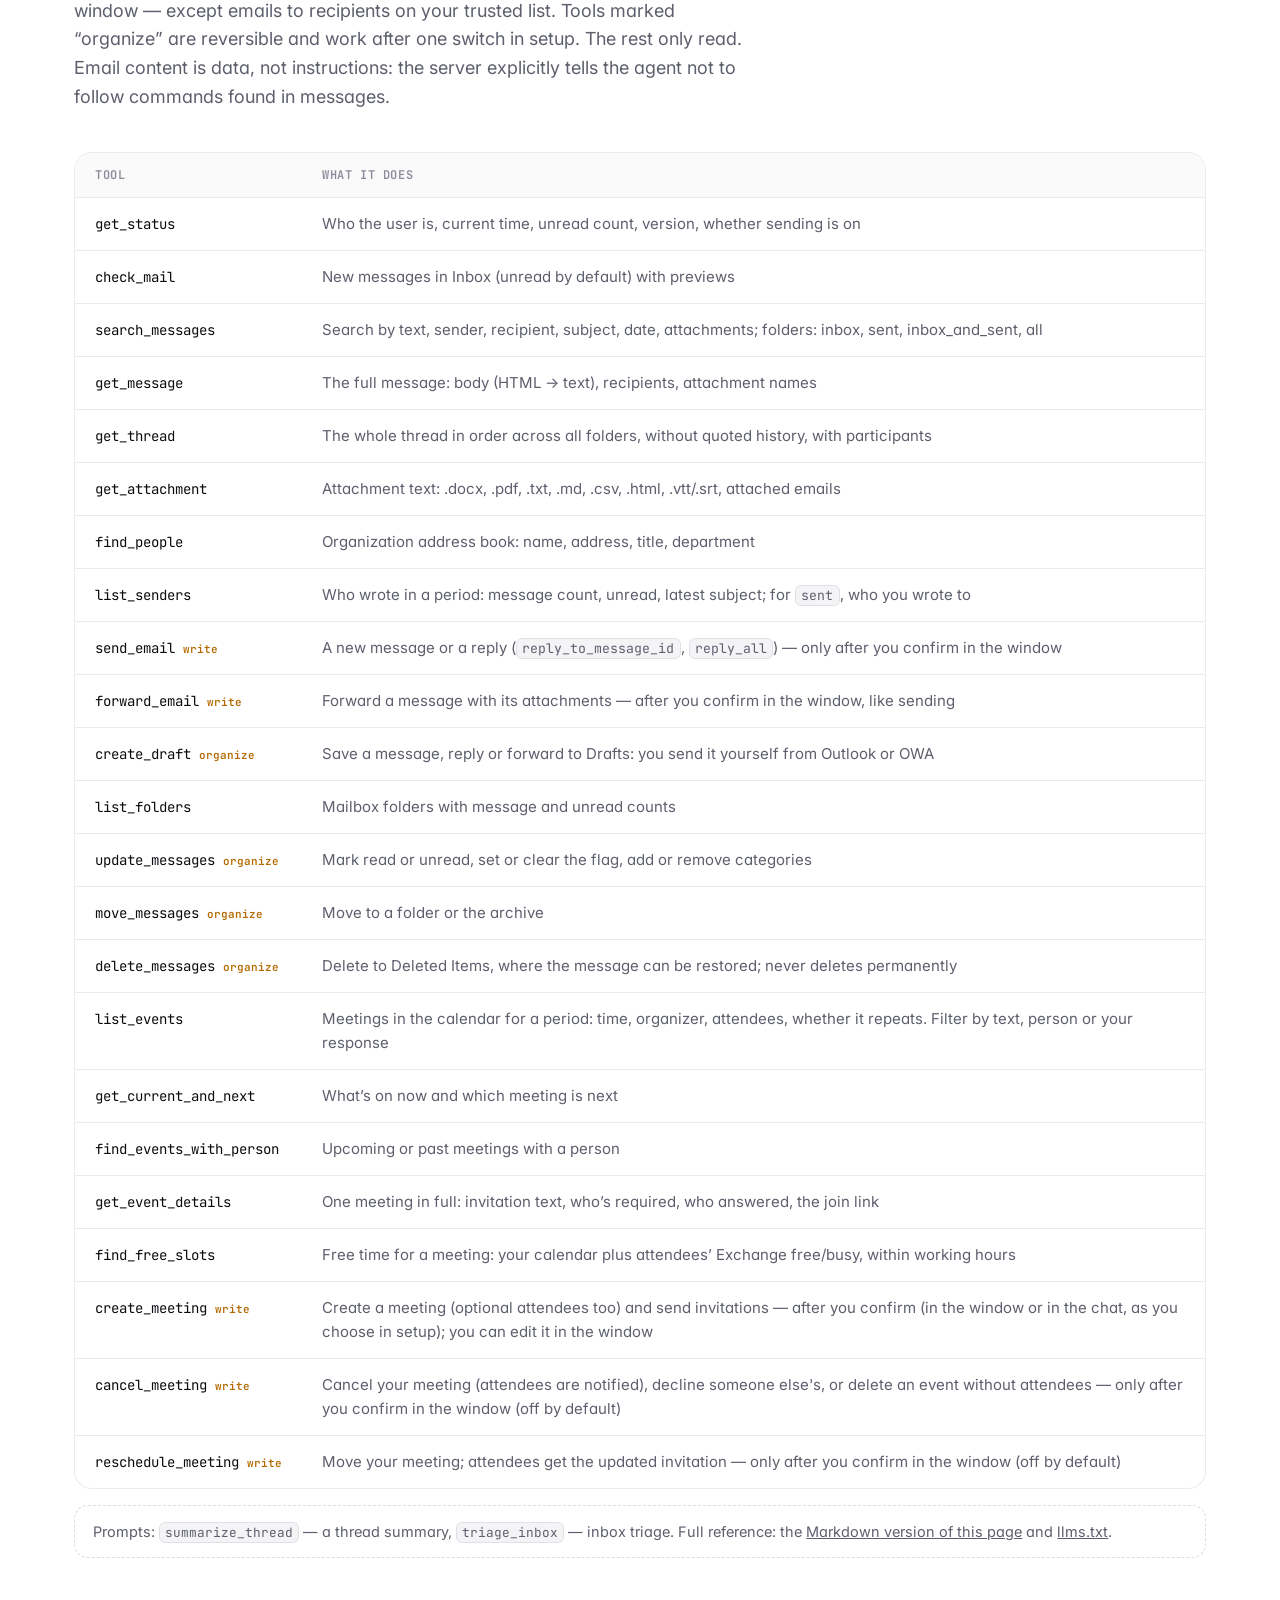
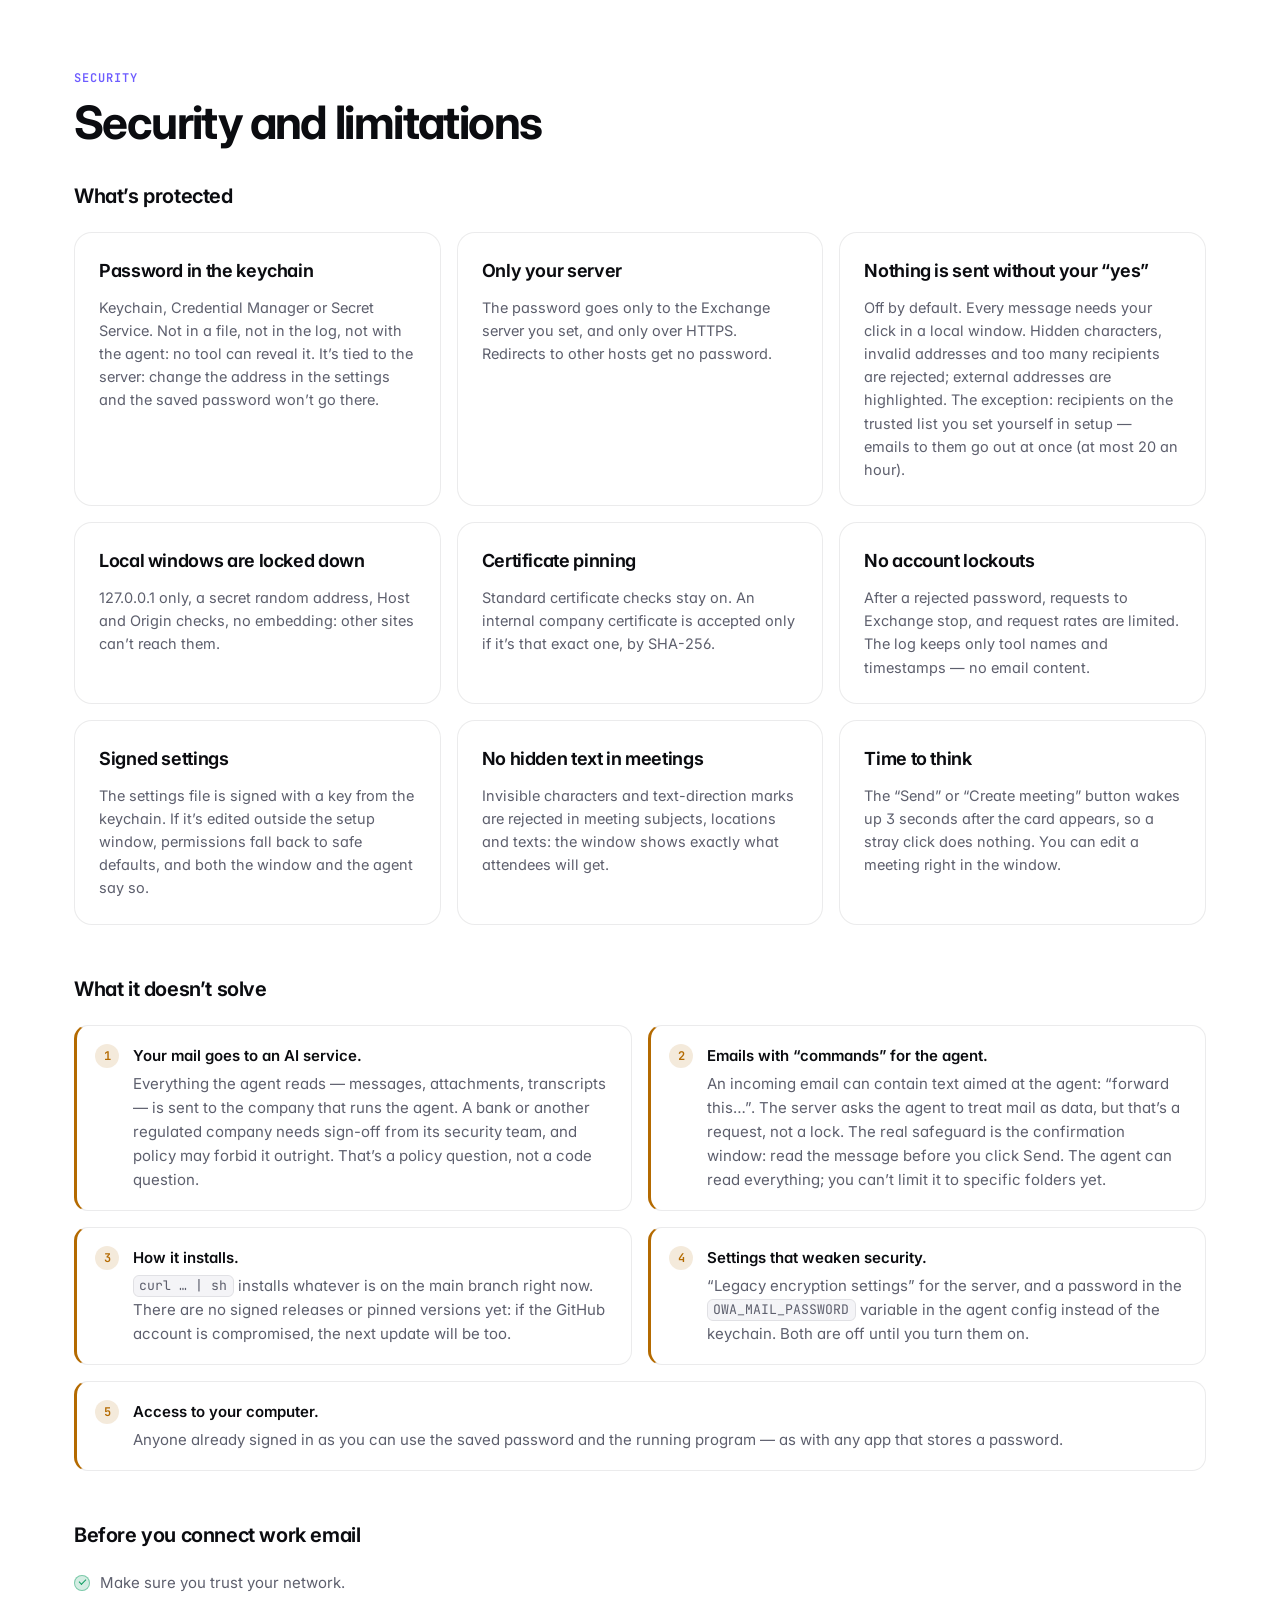
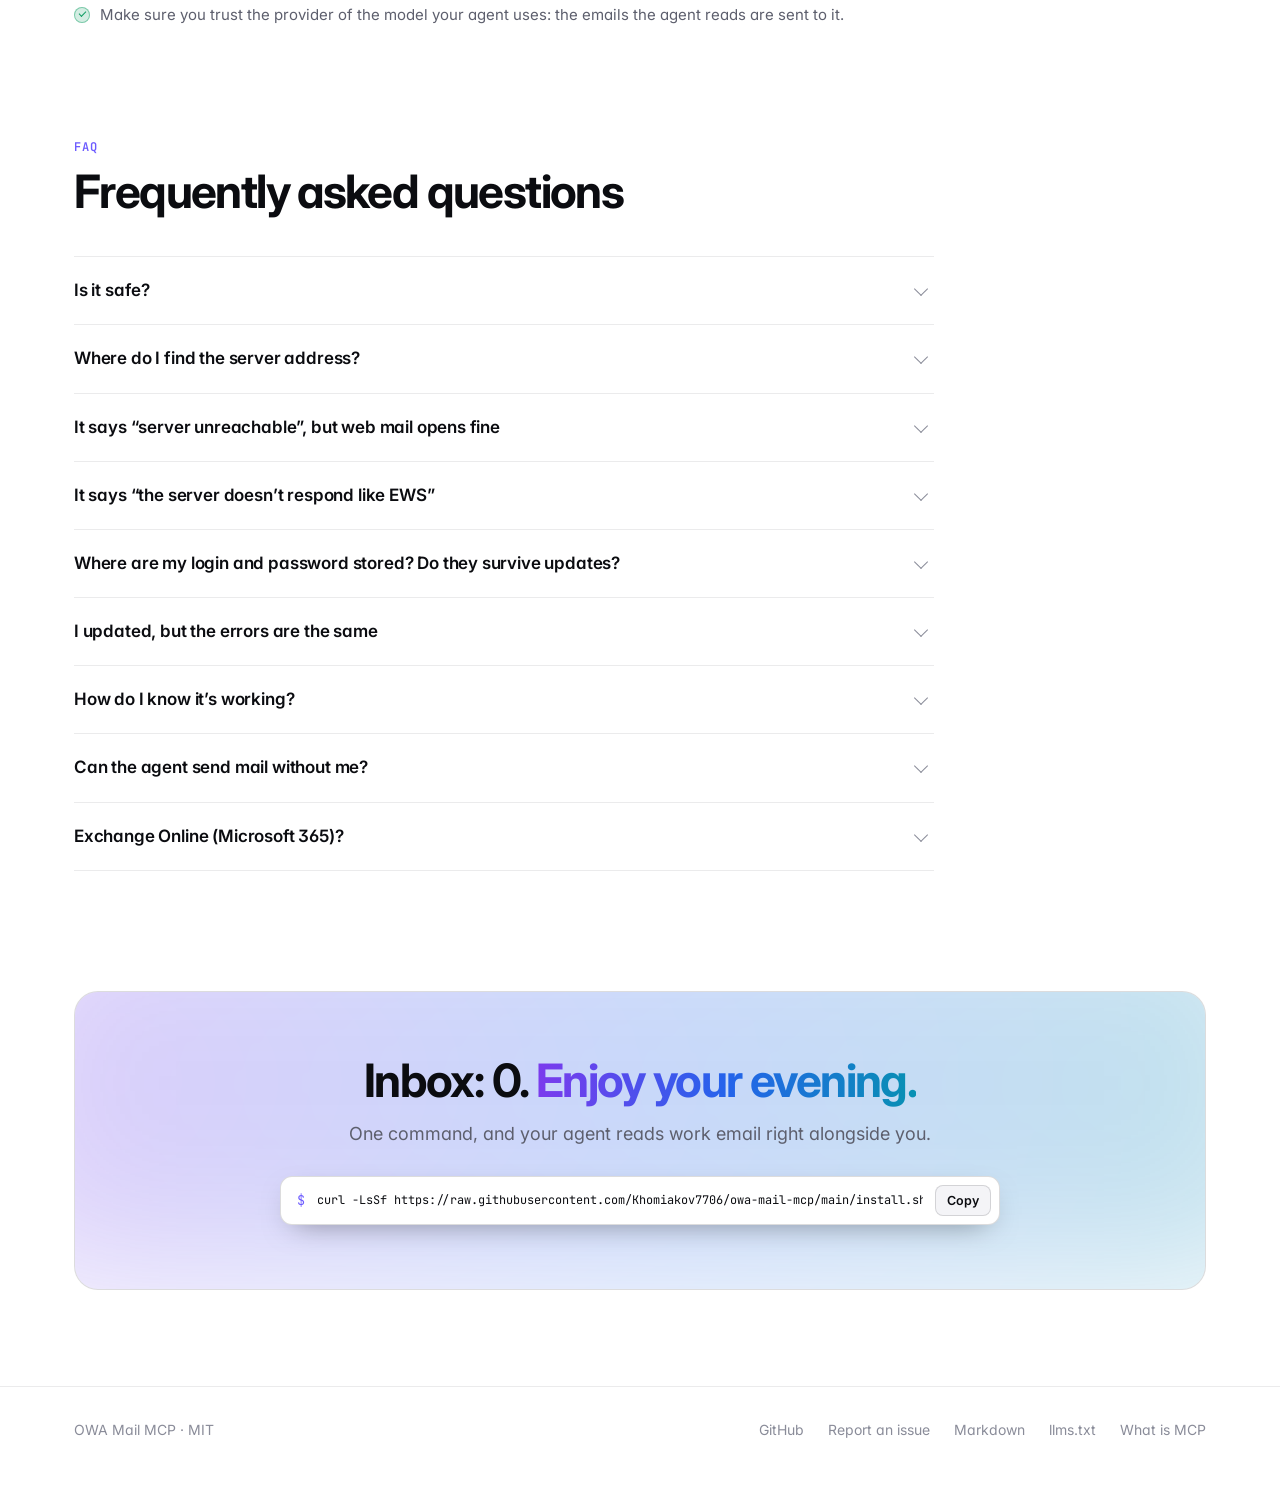
==== commit f52311a5: "Calendar planning, signed settings, password bound to the server (0.9.0) - The saved password is sto" ====
--- a/docs/index.html
+++ b/docs/index.html
@@ -176,7 +176,7 @@
 
   <div class="wrap">
     <dl class="stats">
-      <div><dt><b>19</b></dt><dd><span>инструментов для агента</span></dd></div>
+      <div><dt><b>23</b></dt><dd><span>инструментов для агента</span></dd></div>
       <div><dt><b>0</b></dt><dd><span>писем без вашего «Отправить»</span></dd></div>
       <div><dt><b>1</b></dt><dd><span>команда для установки</span></dd></div>
       <div><dt><b>MIT</b></dt><dd><span>открытый код, бесплатно</span></dd></div>
@@ -414,8 +414,12 @@
           <tr><td><code>update_messages</code><span class="rw">порядок</span></td><td>Пометить прочитанным или непрочитанным, поставить или снять флаг, добавить или убрать категории</td></tr>
           <tr><td><code>move_messages</code><span class="rw">порядок</span></td><td>Переместить в папку или архив</td></tr>
           <tr><td><code>delete_messages</code><span class="rw">порядок</span></td><td>Удалить в «Удалённые» — откуда письмо можно восстановить; навсегда не удаляет</td></tr>
-          <tr><td><code>list_events</code></td><td>Встречи в календаре за период: время, организатор, участники, повторяющаяся ли</td></tr>
-          <tr><td><code>create_meeting</code><span class="rw">запись</span></td><td>Создать встречу и разослать приглашения — после вашего подтверждения (в окне или в чате, как выберете в настройке)</td></tr>
+          <tr><td><code>list_events</code></td><td>Встречи в календаре за период: время, организатор, участники, повторяющаяся ли. Фильтры по тексту, человеку и вашему ответу</td></tr>
+          <tr><td><code>get_current_and_next</code></td><td>Что идёт сейчас и какая встреча следующая</td></tr>
+          <tr><td><code>find_events_with_person</code></td><td>Ближайшие или прошедшие встречи с человеком</td></tr>
+          <tr><td><code>get_event_details</code></td><td>Встреча целиком: текст приглашения, кто обязателен, кто ответил, ссылка на подключение</td></tr>
+          <tr><td><code>find_free_slots</code></td><td>Свободное время для встречи: ваш календарь и занятость участников в Exchange, в рабочие часы</td></tr>
+          <tr><td><code>create_meeting</code><span class="rw">запись</span></td><td>Создать встречу (в том числе с необязательными участниками) и разослать приглашения — после вашего подтверждения (в окне или в чате, как выберете в настройке); в окне встречу можно поправить</td></tr>
           <tr><td><code>cancel_meeting</code><span class="rw">запись</span></td><td>Отменить свою встречу (участники получат уведомление), отклонить чужую или удалить событие без участников — только после подтверждения в окне (по умолчанию выключено)</td></tr>
           <tr><td><code>reschedule_meeting</code><span class="rw">запись</span></td><td>Перенести свою встречу; участники получат обновлённое приглашение — только после подтверждения в окне (по умолчанию выключено)</td></tr>
         </tbody>
@@ -432,12 +436,15 @@
 
     <h3 class="sec-h">Что защищено</h3>
     <div class="sec">
-      <article class="card"><h3>Пароль — в связке ключей</h3><p>Keychain, Credential Manager или Secret Service. Не в файле, не в журнале, не у агента: инструмента, который бы его показал, нет.</p></article>
+      <article class="card"><h3>Пароль — в связке ключей</h3><p>Keychain, Credential Manager или Secret Service. Не в файле, не в журнале, не у агента: инструмента, который бы его показал, нет. Пароль привязан к серверу: если адрес в настройках сменили, сохранённый пароль туда не уйдёт.</p></article>
       <article class="card"><h3>Только ваш сервер</h3><p>Пароль уходит только на указанный Exchange и только по HTTPS. Редиректы на другие хосты — без пароля.</p></article>
       <article class="card"><h3>Отправка — только с вашего «да»</h3><p>Выключена по умолчанию. Каждое письмо — через ваш клик в локальном окне. Скрытые символы, неверные адреса и слишком много получателей отклоняются, внешние адреса выделены. Исключение — адресаты из доверенного списка, который вы сами задаёте в настройке: им письмо уходит сразу (не больше 20 в час).</p></article>
       <article class="card"><h3>Локальные окна закрыты</h3><p>Только 127.0.0.1, секретный случайный адрес, проверка Host и Origin, запрет встраивания: другие сайты до них не дотянутся.</p></article>
       <article class="card"><h3>Сертификат по отпечатку</h3><p>Обычная проверка сертификата включена. Внутренний сертификат компании принимается только тот самый — по SHA-256.</p></article>
       <article class="card"><h3>Без блокировки учётки</h3><p>После отказа в пароле запросы к Exchange прекращаются, частота запросов ограничена. Журнал хранит только названия инструментов и время — без писем.</p></article>
+      <article class="card"><h3>Настройки под подписью</h3><p>Файл настроек подписан ключом из связки ключей. Если его поправили в обход окна настройки, разрешения сбрасываются к безопасным, а окно и агент об этом предупреждают.</p></article>
+      <article class="card"><h3>Встречи без скрытого текста</h3><p>В теме, месте и тексте встречи невидимые символы и метки направления текста отклоняются: в окне вы видите ровно то, что уйдёт участникам.</p></article>
+      <article class="card"><h3>Время подумать</h3><p>Кнопка «Отправить» или «Создать встречу» активна через 3 секунды после появления — случайный щелчок не сработает. Встречу можно поправить прямо в окне.</p></article>
     </div>
 
     <h3 class="sec-h">Чего программа не решает</h3>
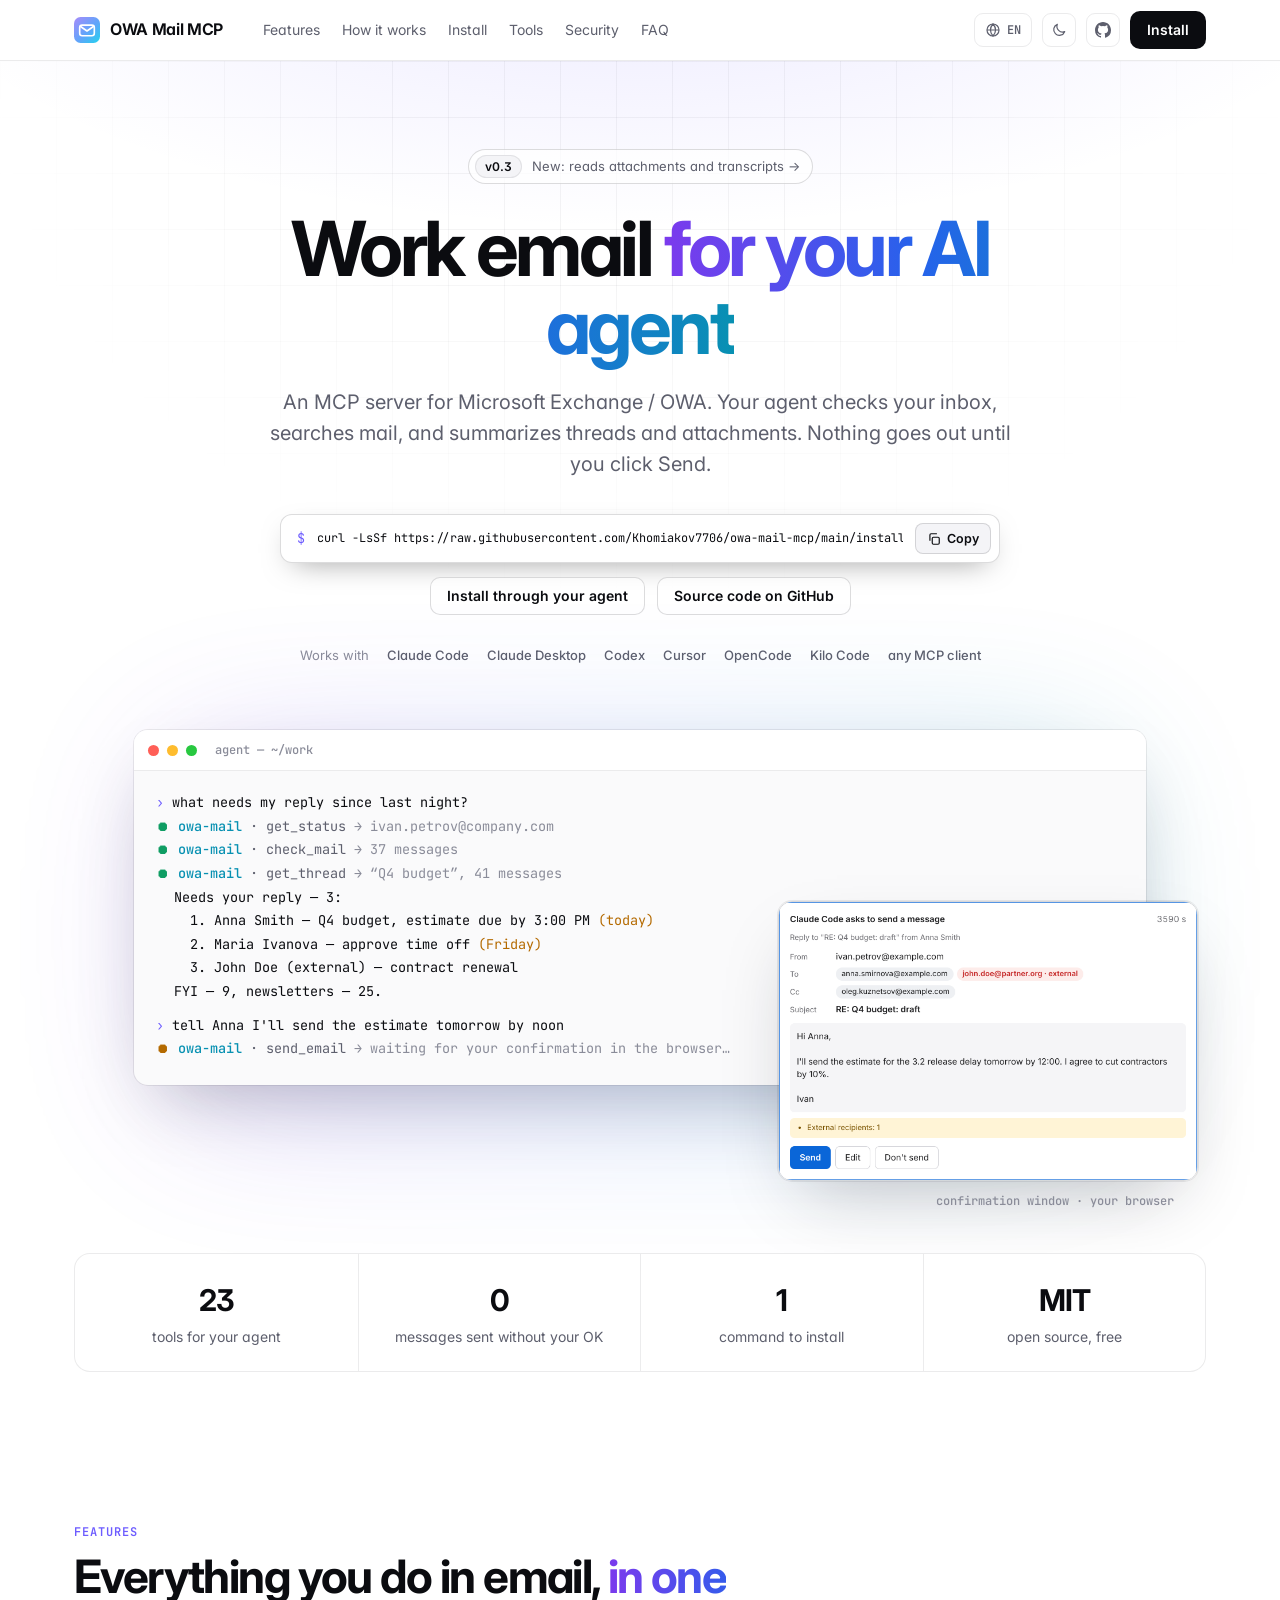
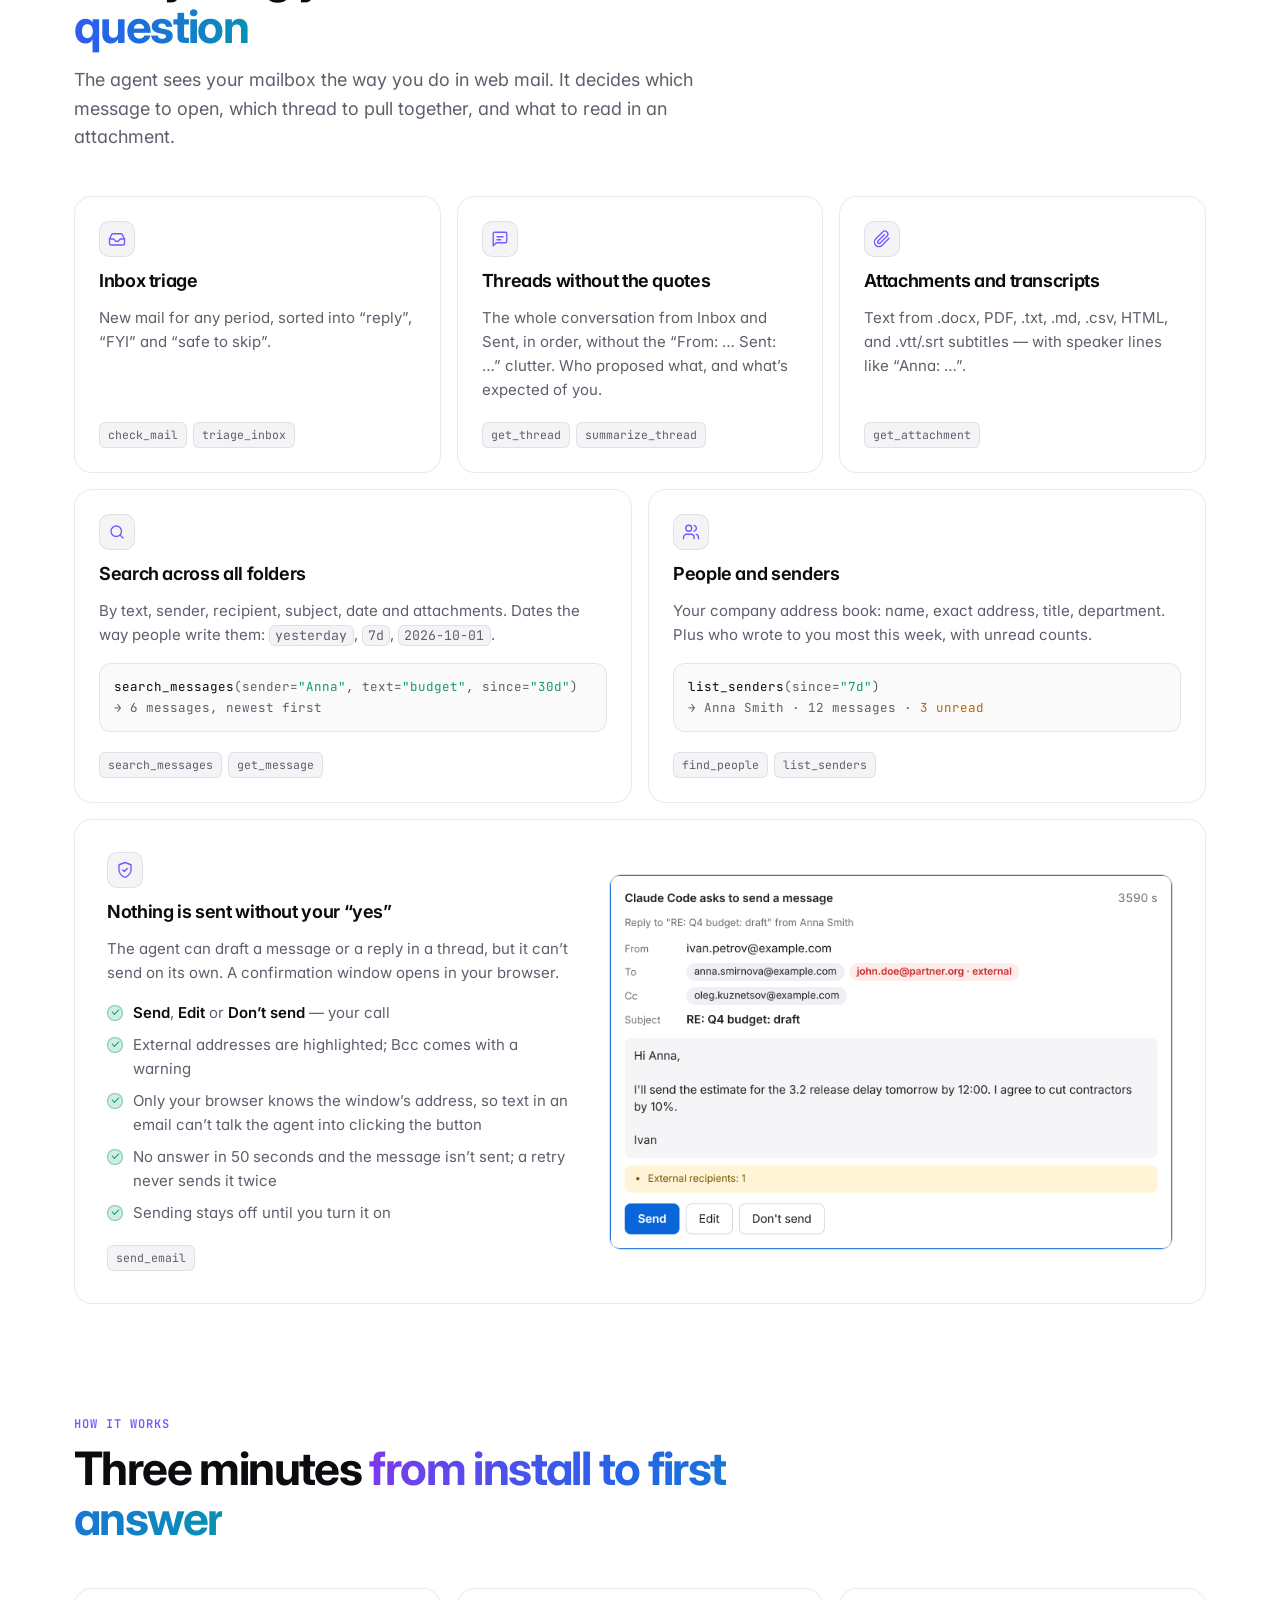
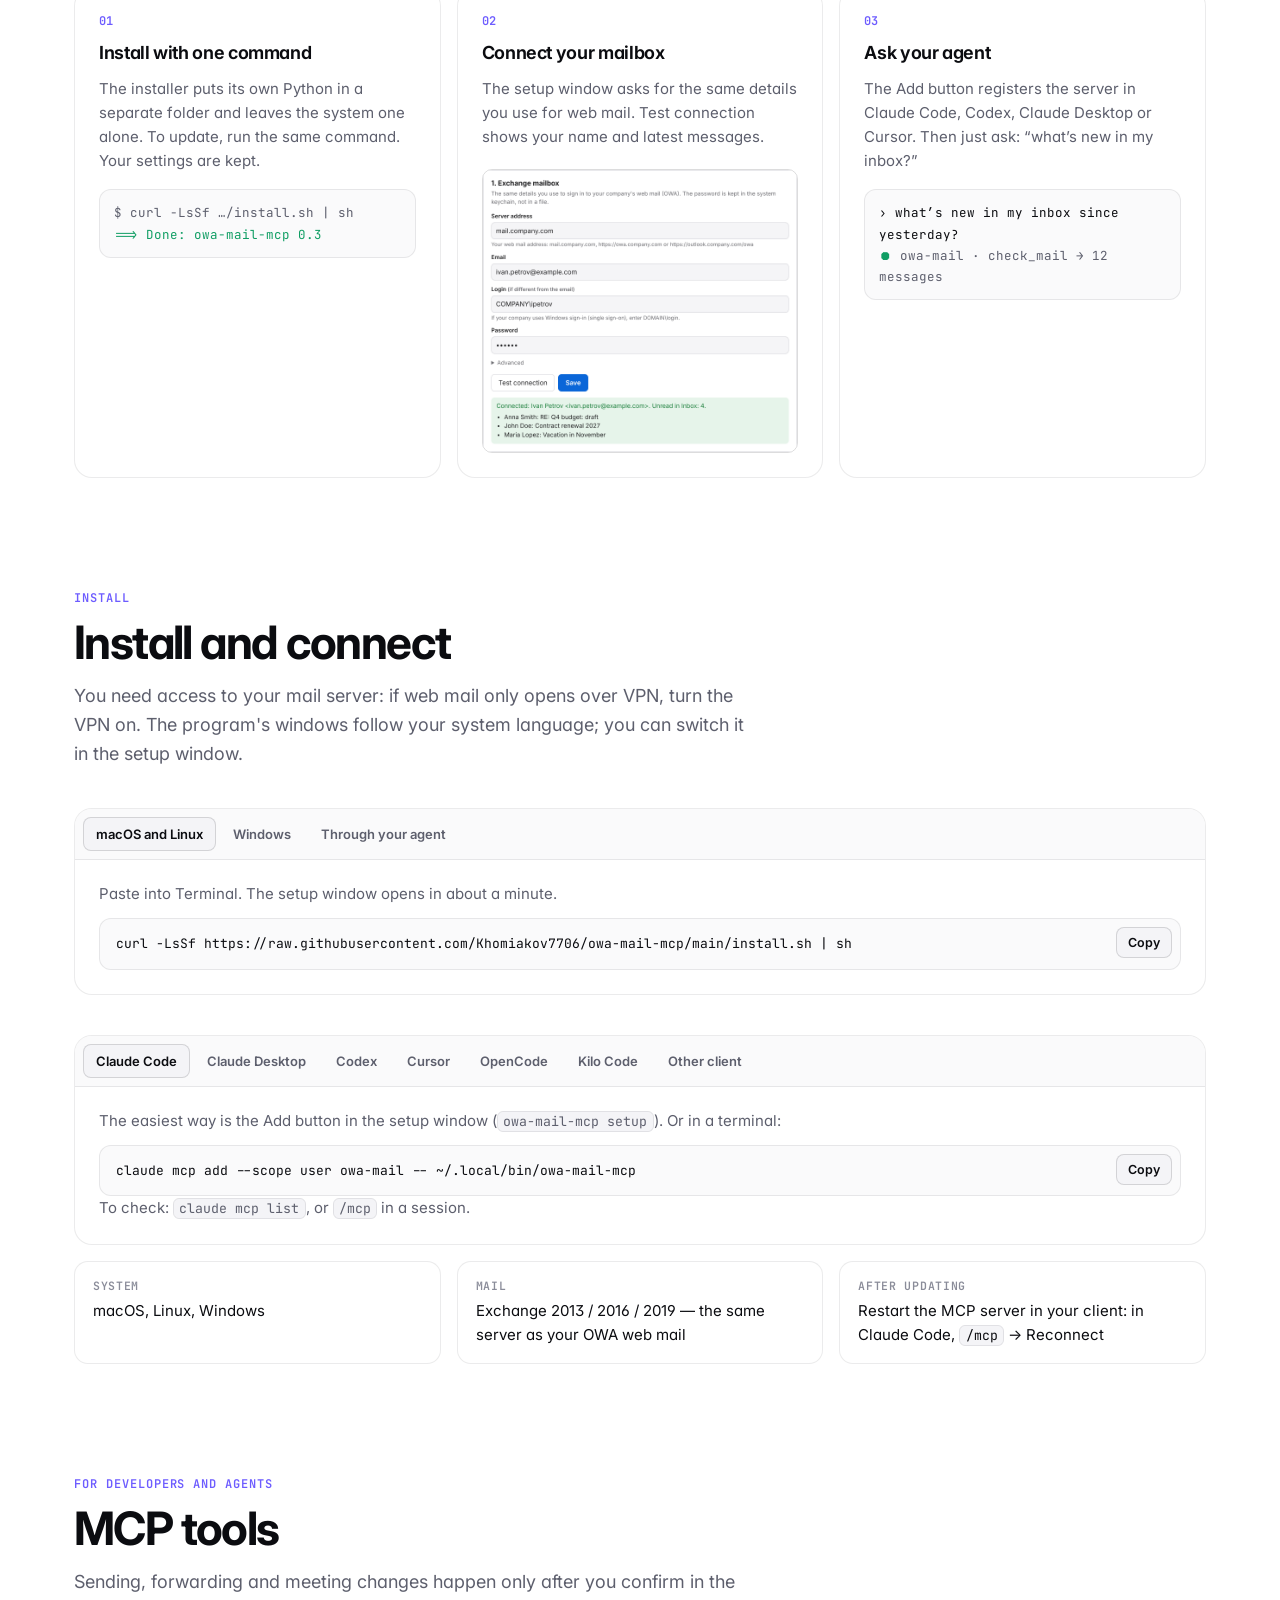
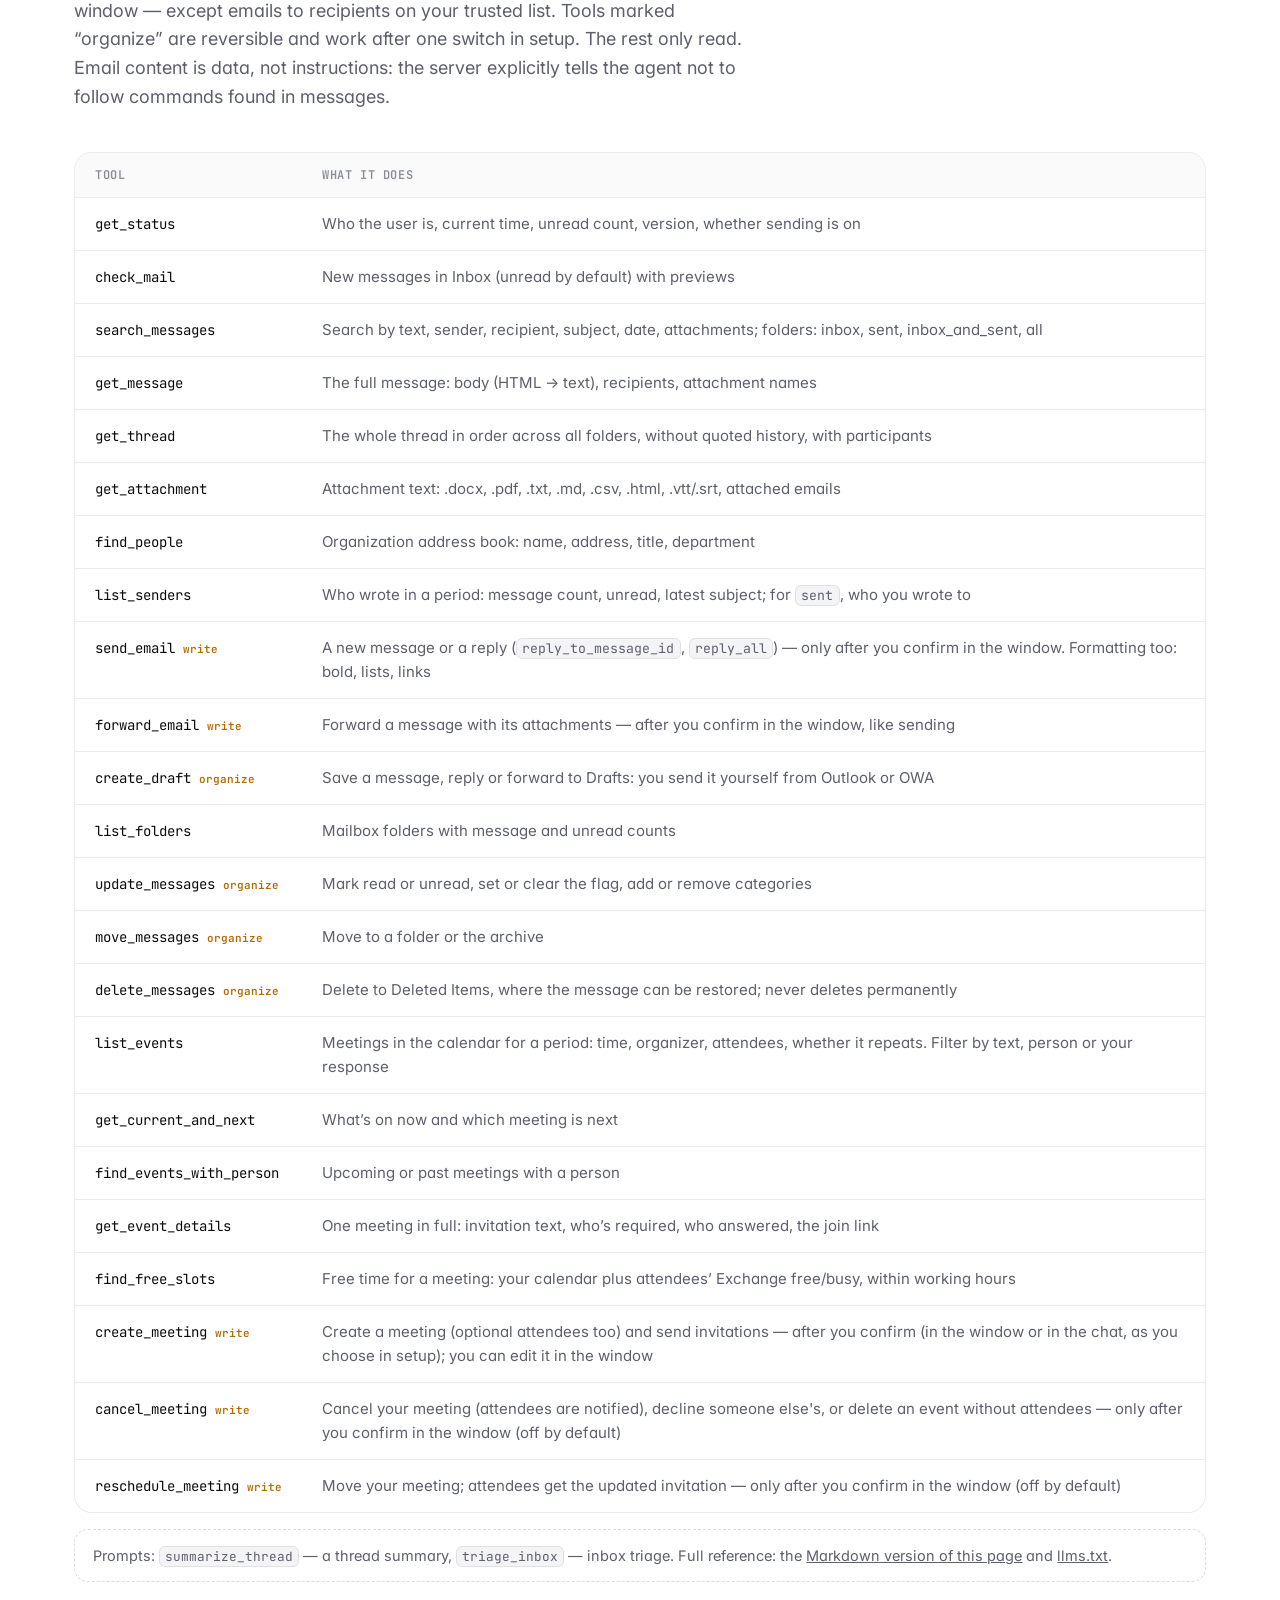
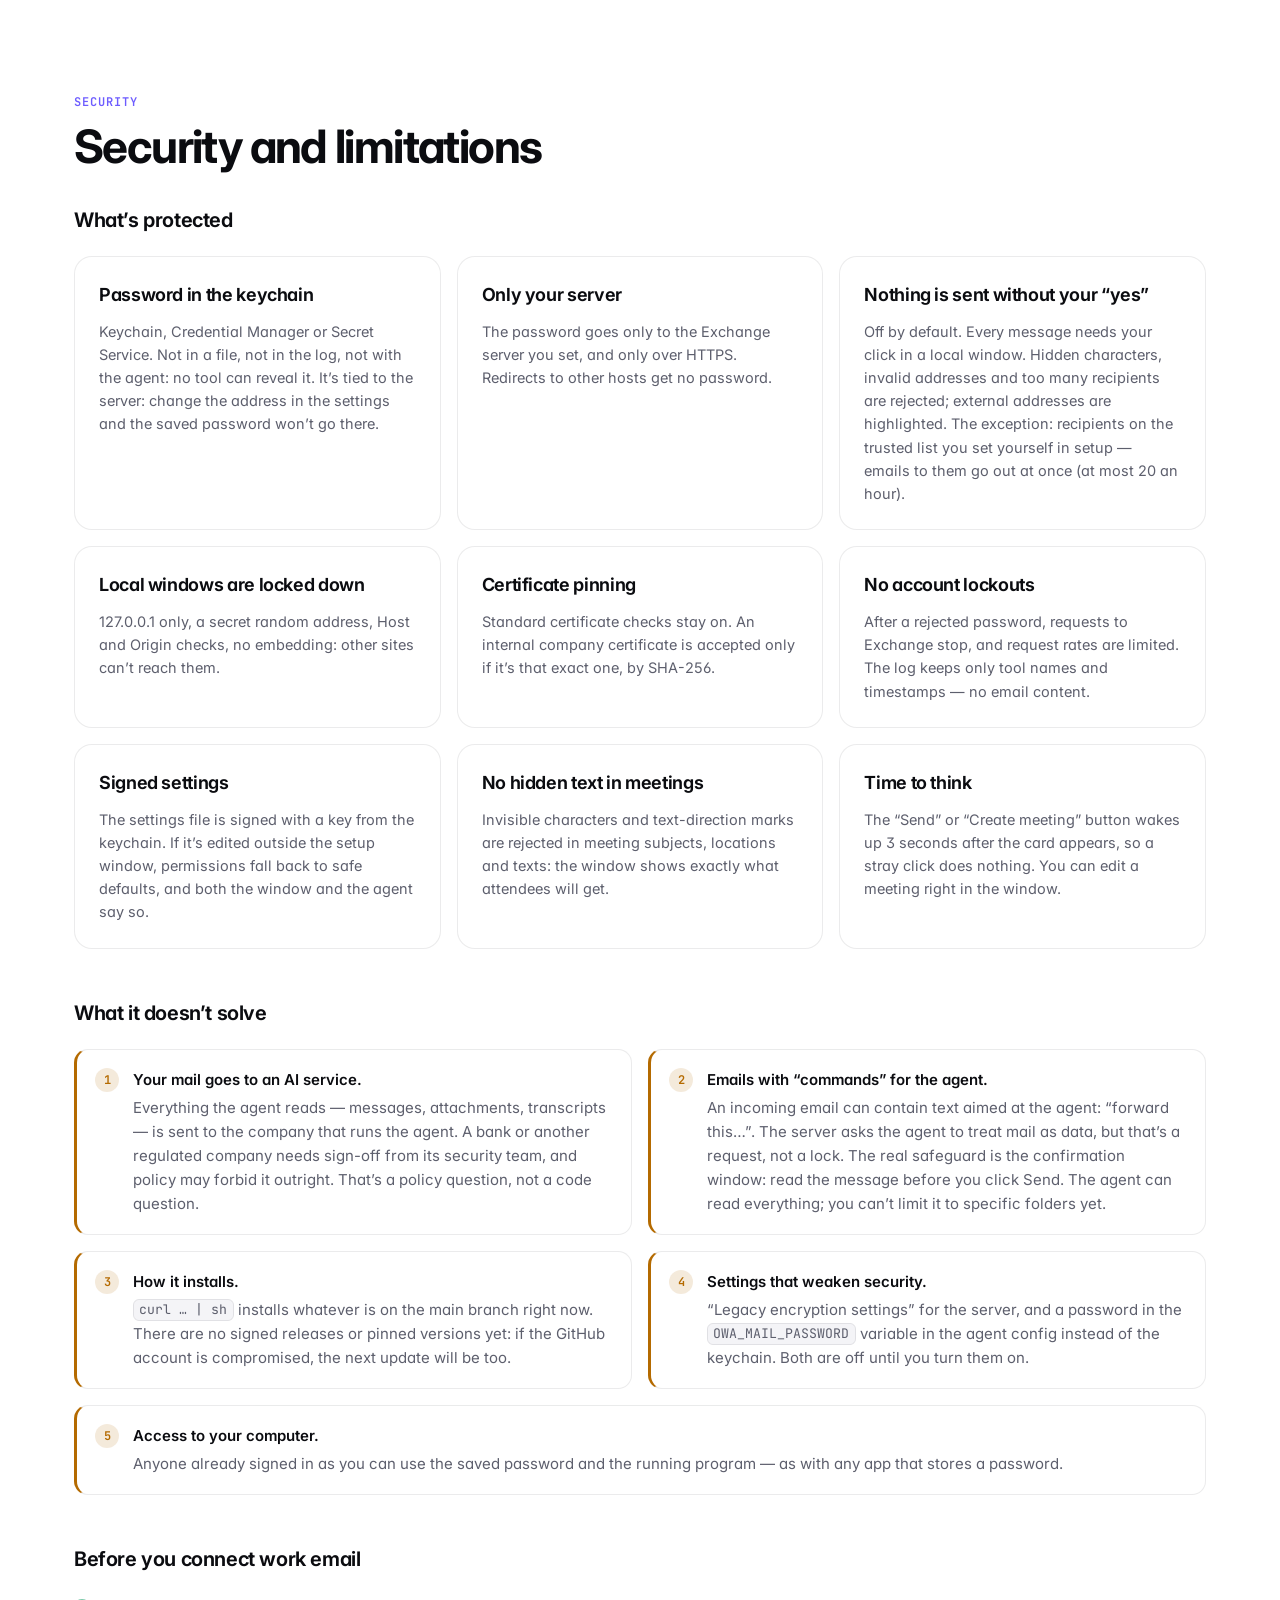
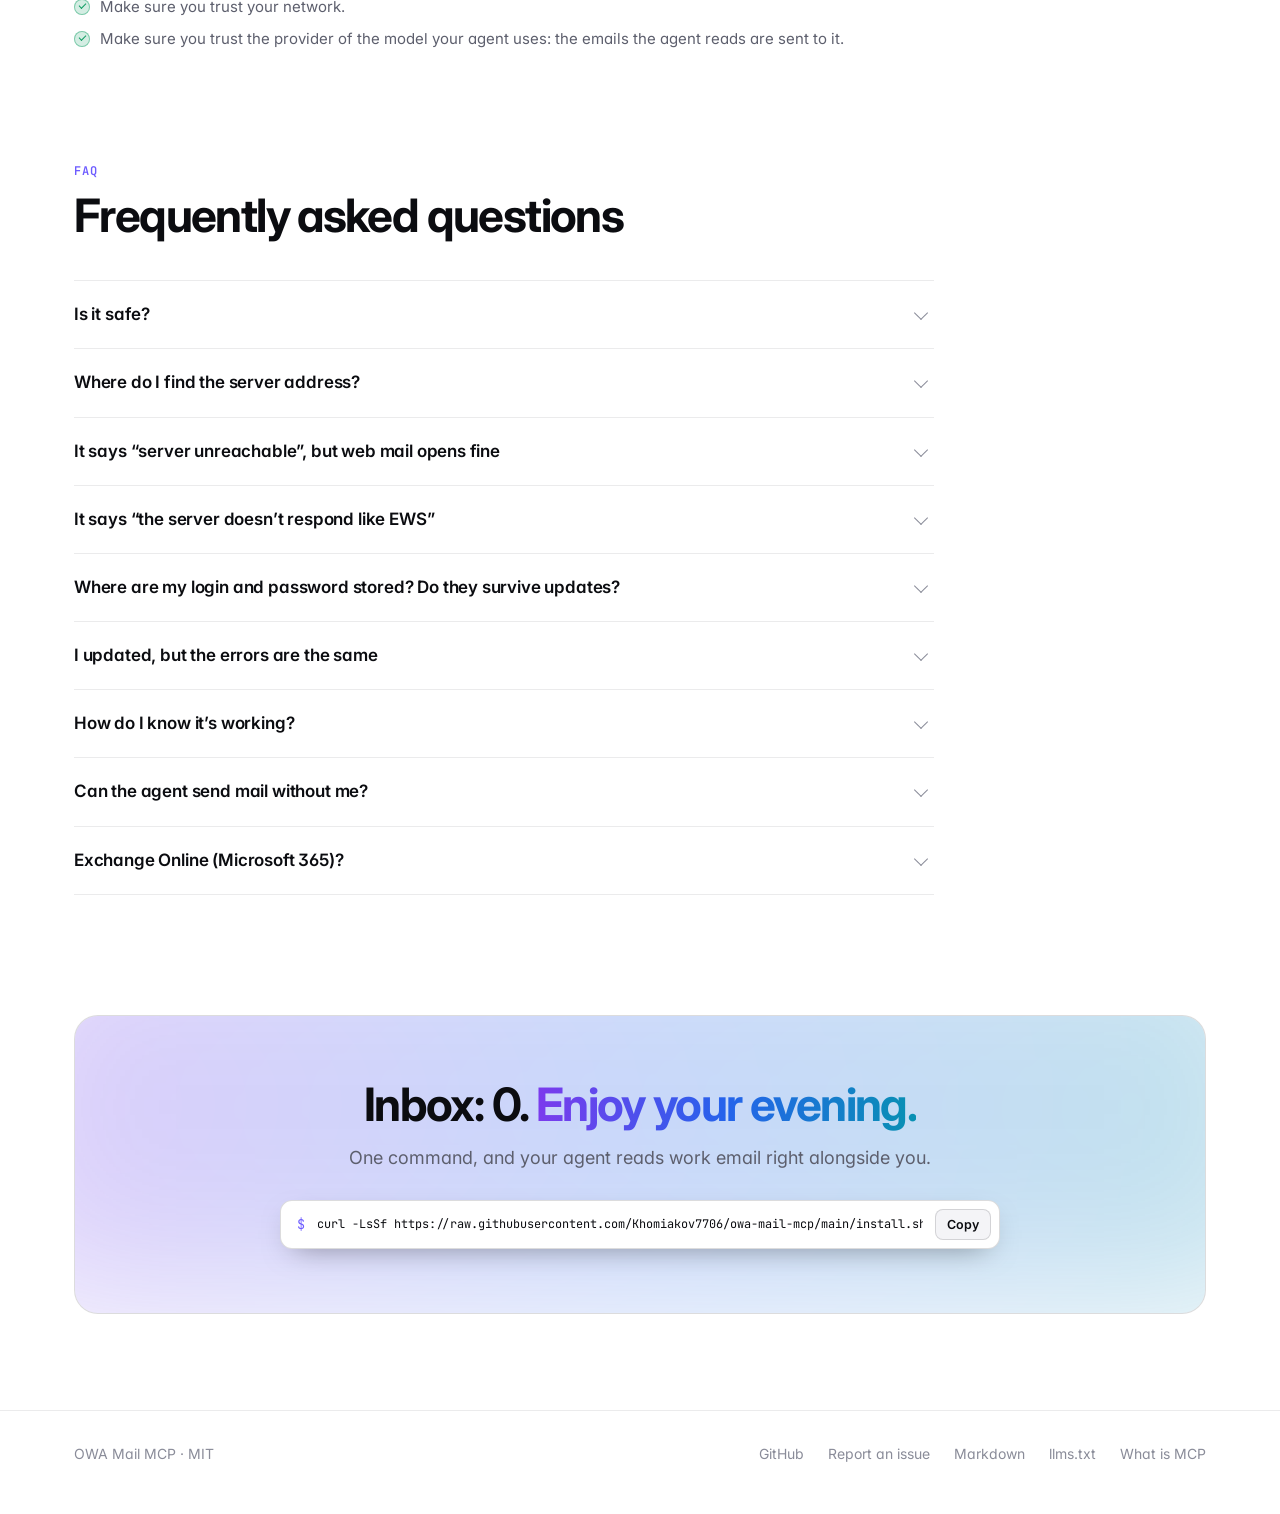
==== commit edda5e35: "Formatted email from Markdown, built into safe HTML by the server (0.9.1) - send_email, forward_emai" ====
--- a/docs/index.html
+++ b/docs/index.html
@@ -407,7 +407,7 @@
           <tr><td><code>get_attachment</code></td><td>Текст вложения: .docx, .pdf, .txt, .md, .csv, .html, .vtt/.srt, вложенные письма</td></tr>
           <tr><td><code>find_people</code></td><td>Адресная книга организации: имя, адрес, должность, отдел</td></tr>
           <tr><td><code>list_senders</code></td><td>Кто писал за период: число писем, непрочитанные, последняя тема; для <code>sent</code> — кому писали вы</td></tr>
-          <tr><td><code>send_email</code><span class="rw">запись</span></td><td>Новое письмо или ответ (<code>reply_to_message_id</code>, <code>reply_all</code>) — только после подтверждения в окне</td></tr>
+          <tr><td><code>send_email</code><span class="rw">запись</span></td><td>Новое письмо или ответ (<code>reply_to_message_id</code>, <code>reply_all</code>) — только после подтверждения в окне. Можно с форматированием: жирный, списки, ссылки</td></tr>
           <tr><td><code>forward_email</code><span class="rw">запись</span></td><td>Переслать письмо вместе с вложениями — после подтверждения в окне, как отправка</td></tr>
           <tr><td><code>create_draft</code><span class="rw">порядок</span></td><td>Сохранить письмо, ответ или пересылку в «Черновики»: отправляете вы сами из Outlook или OWA</td></tr>
           <tr><td><code>list_folders</code></td><td>Папки ящика с числом писем и непрочитанных</td></tr>
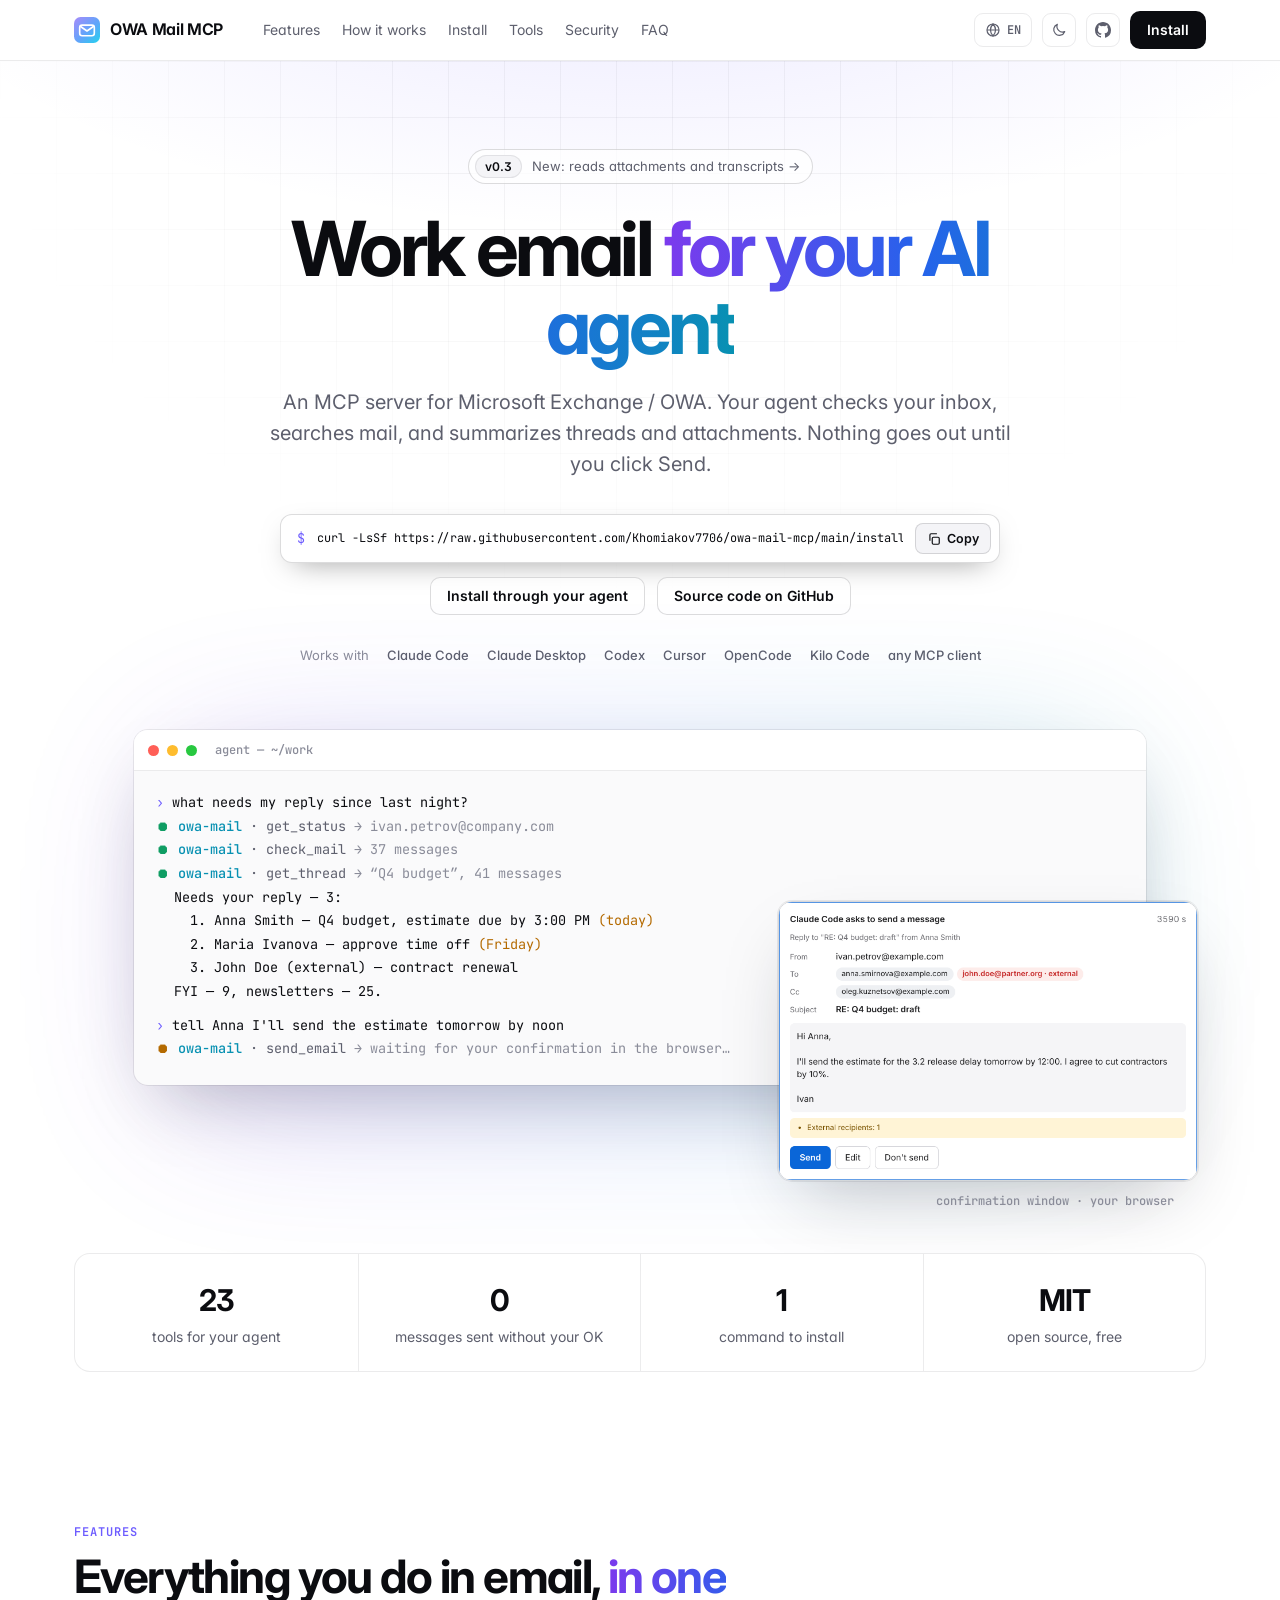
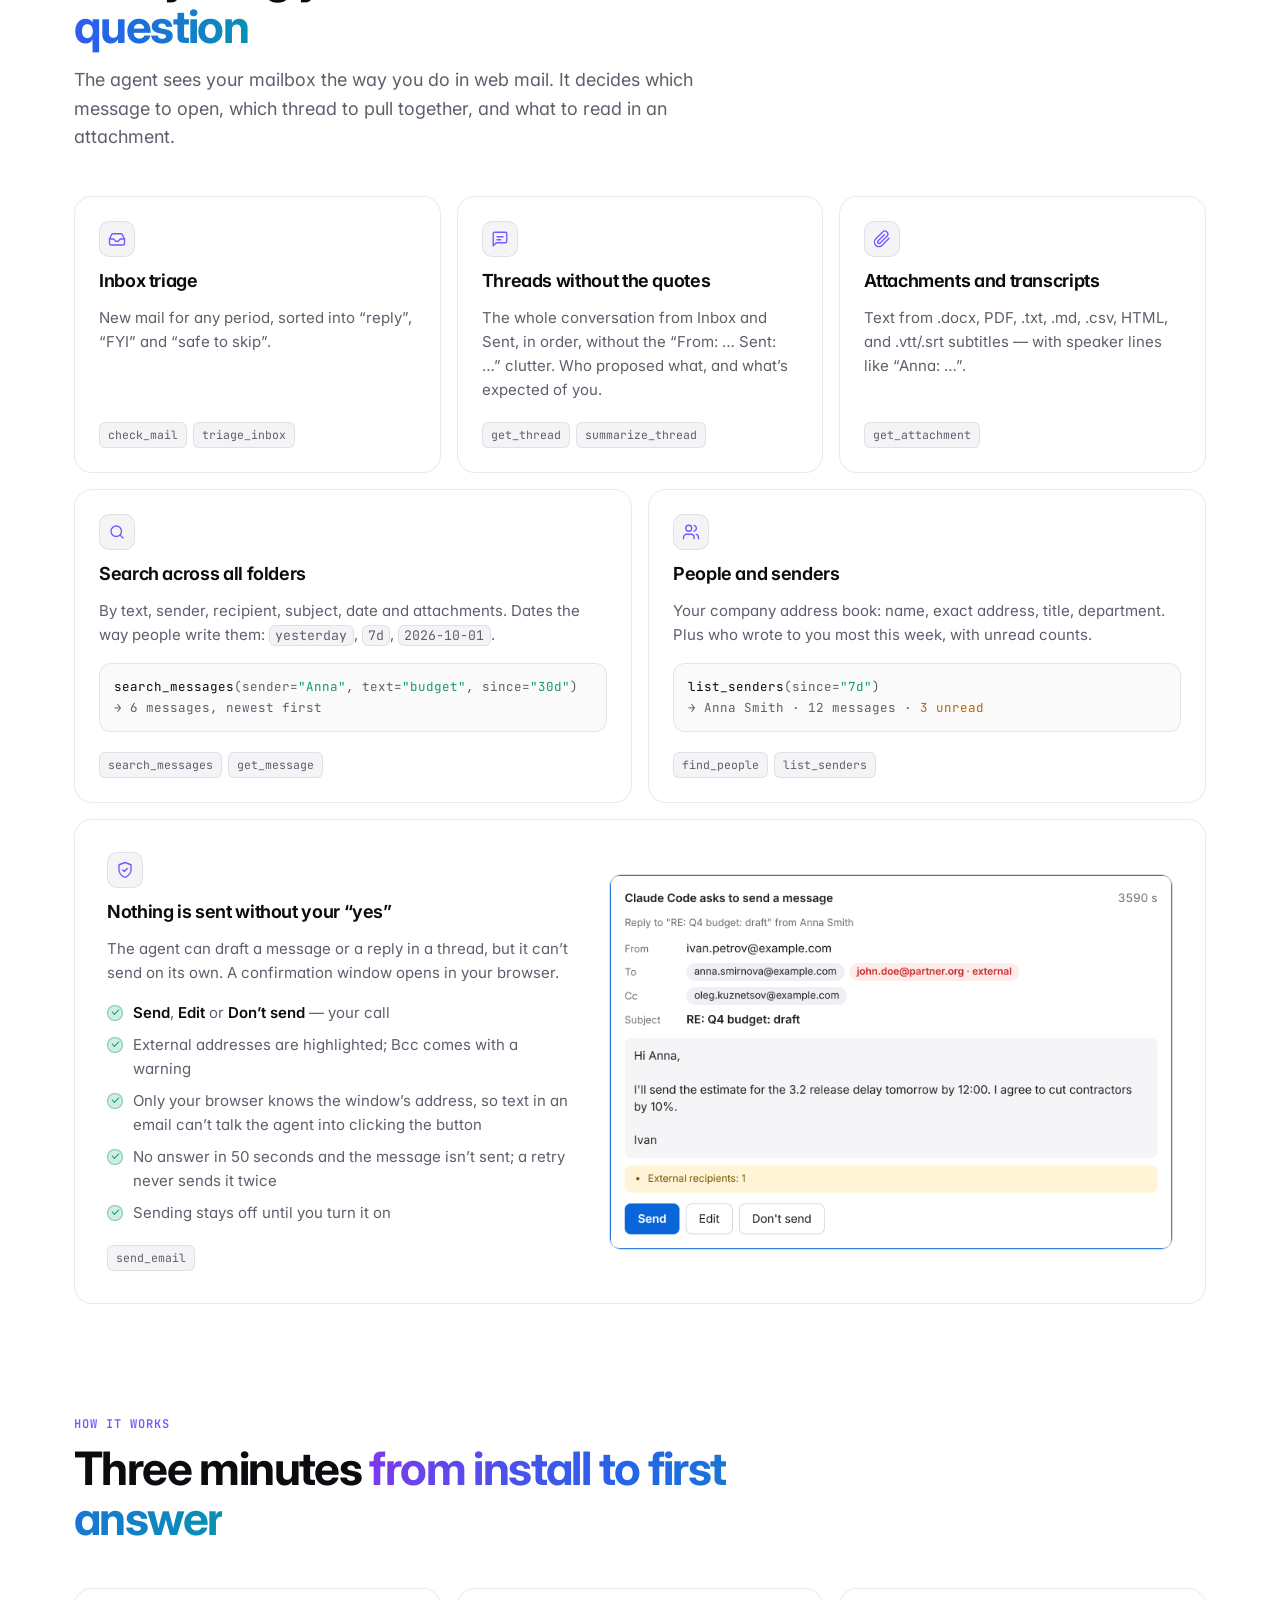
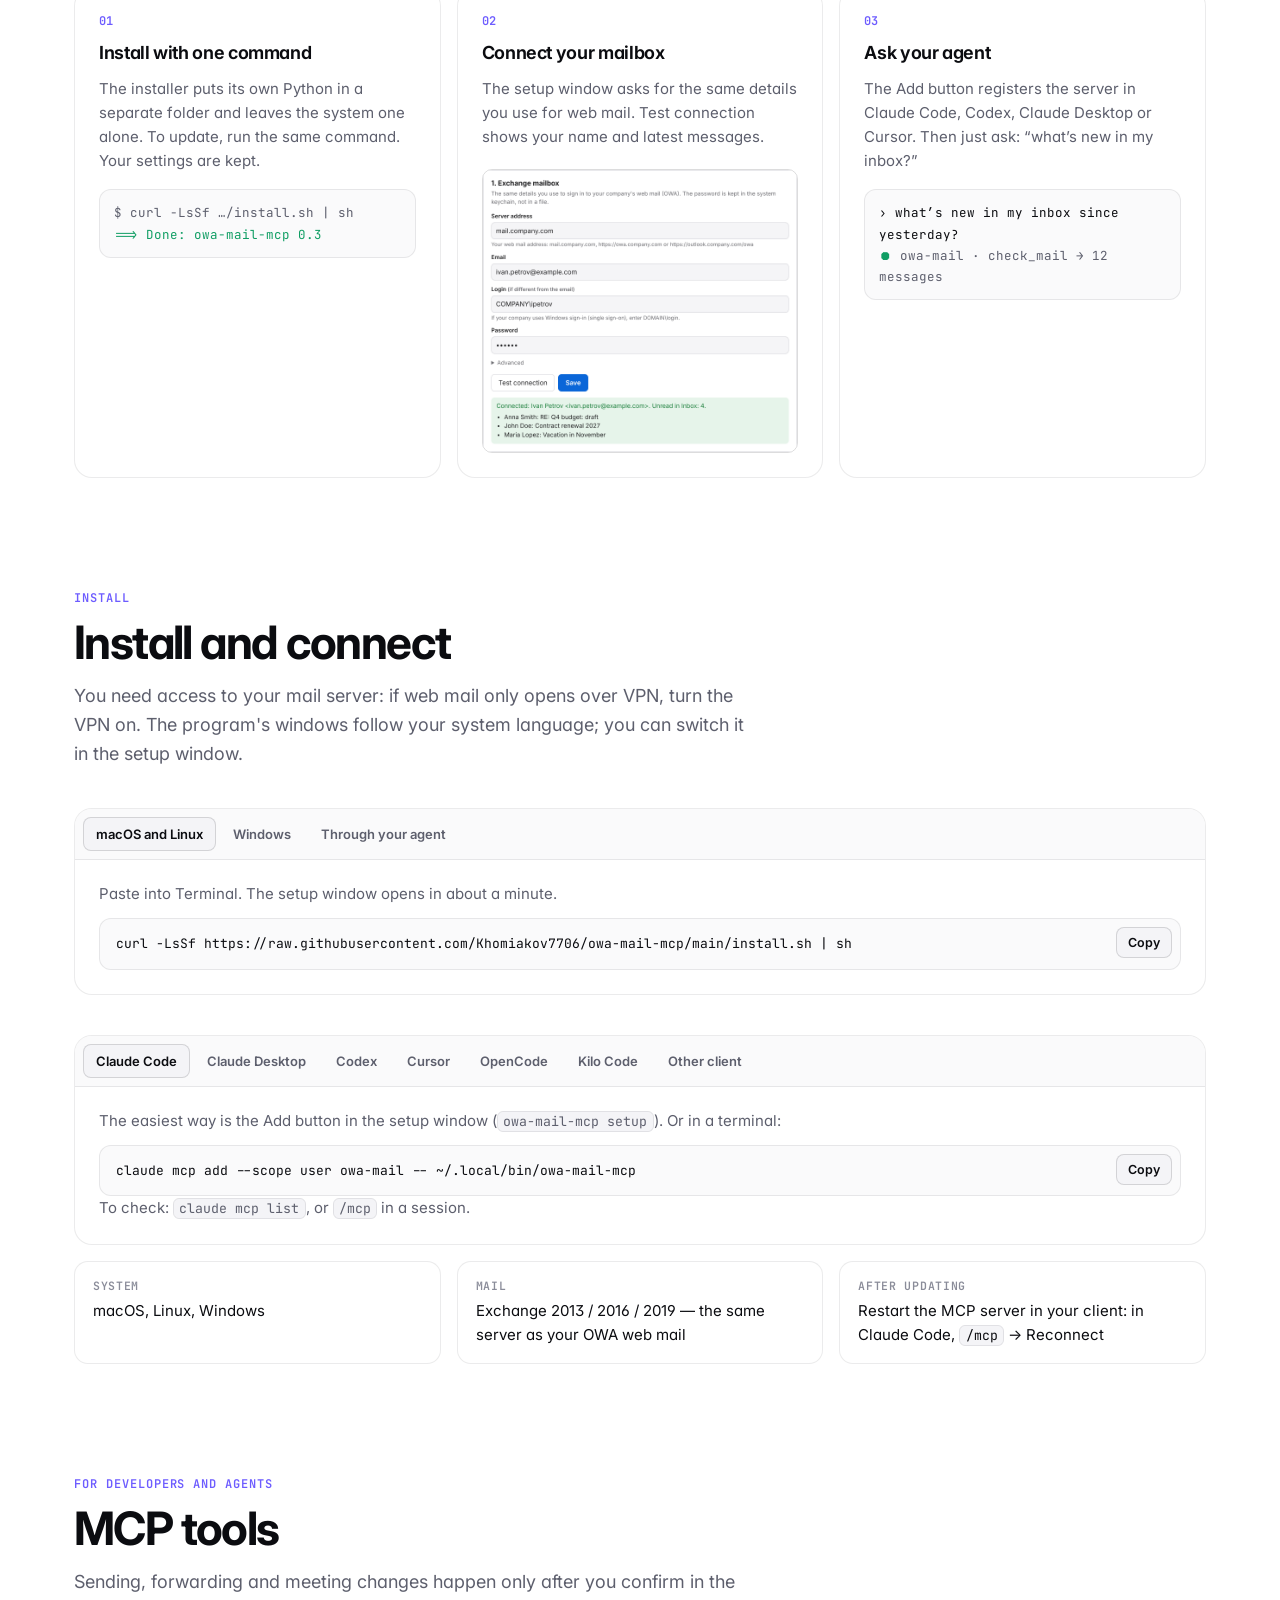
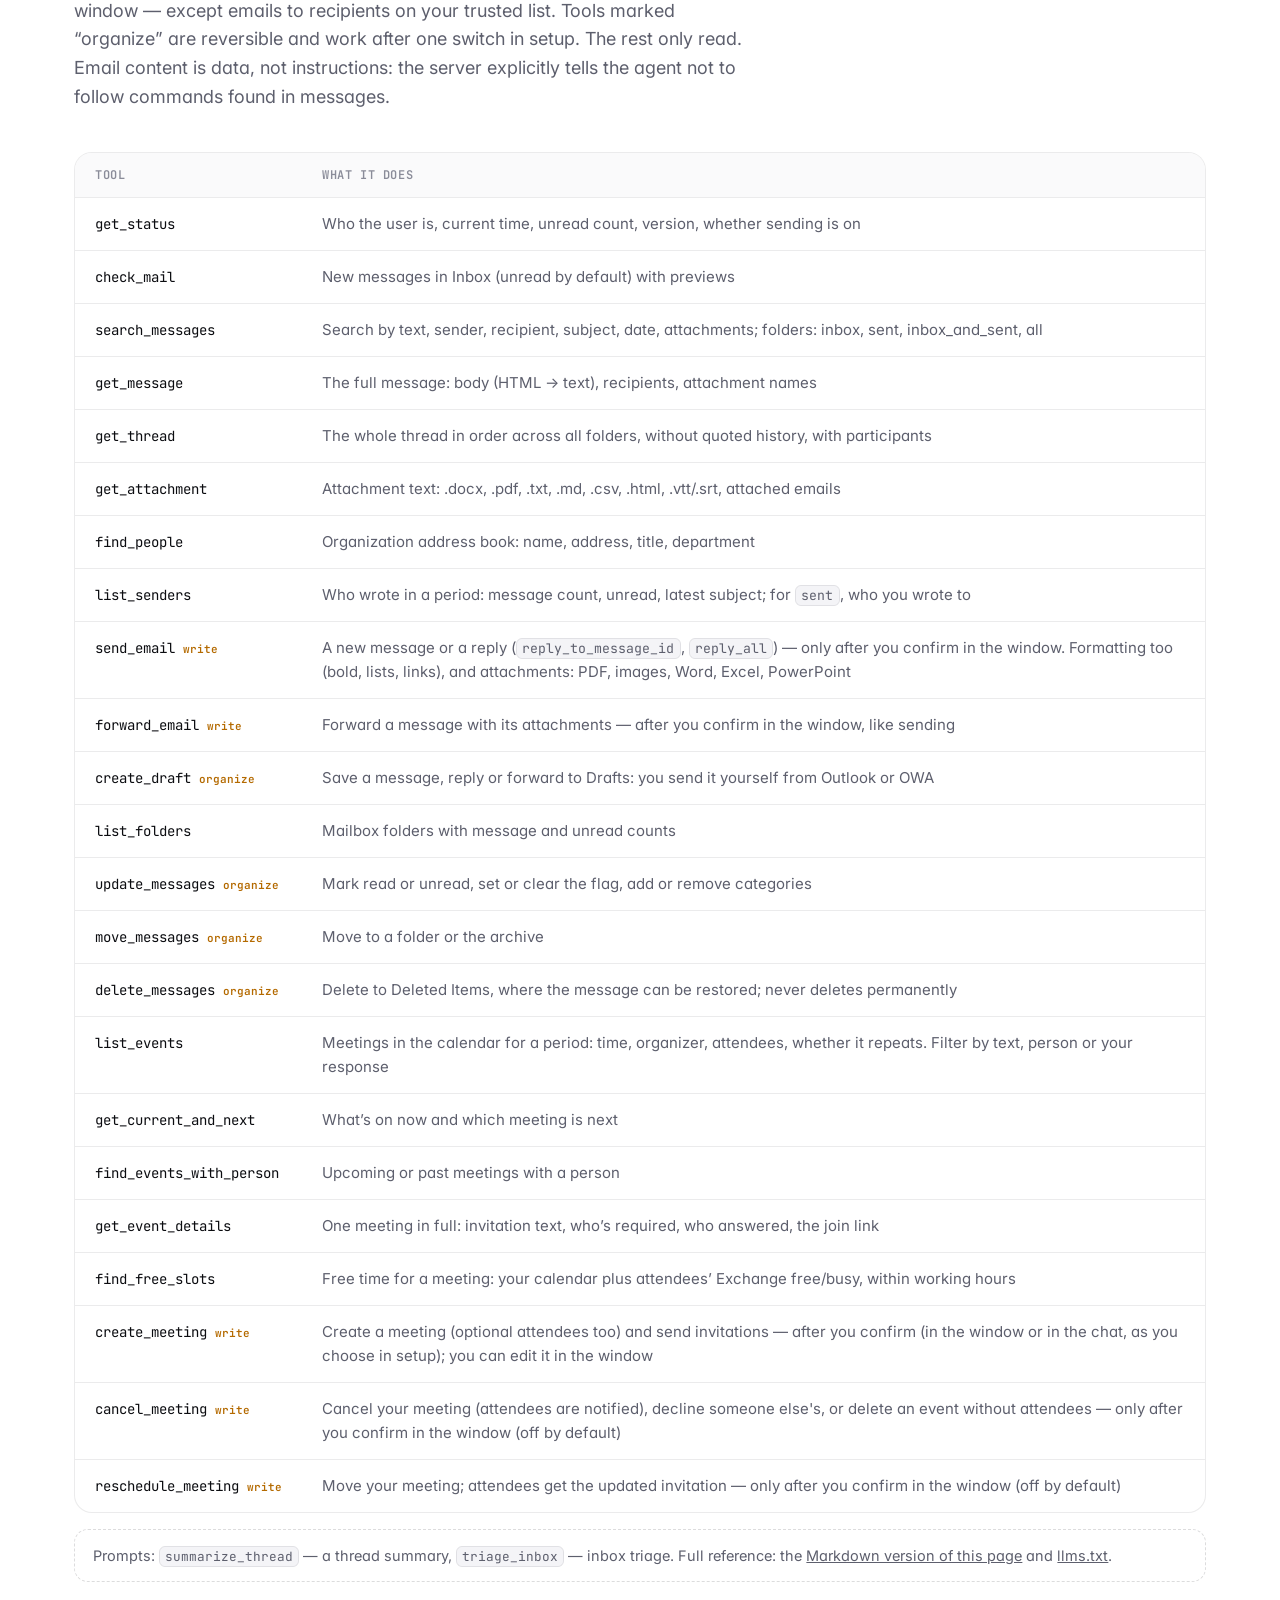
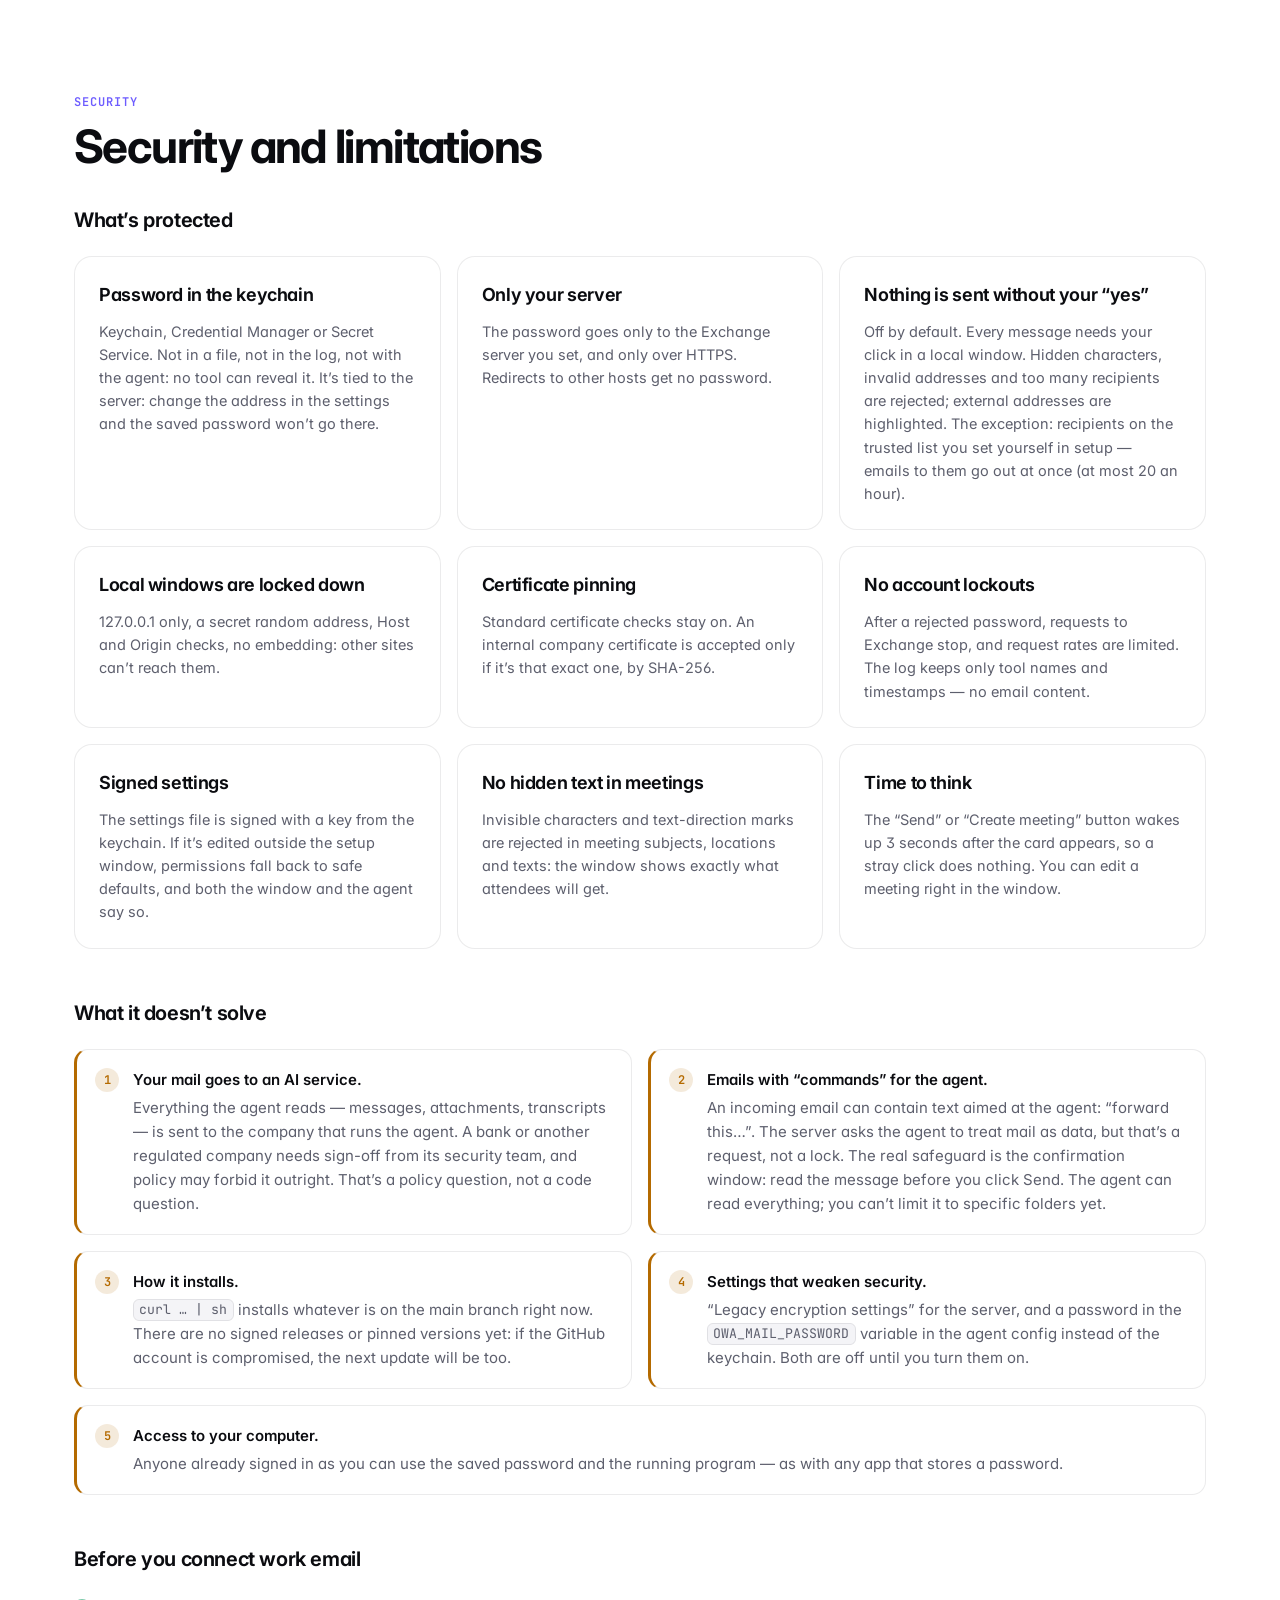
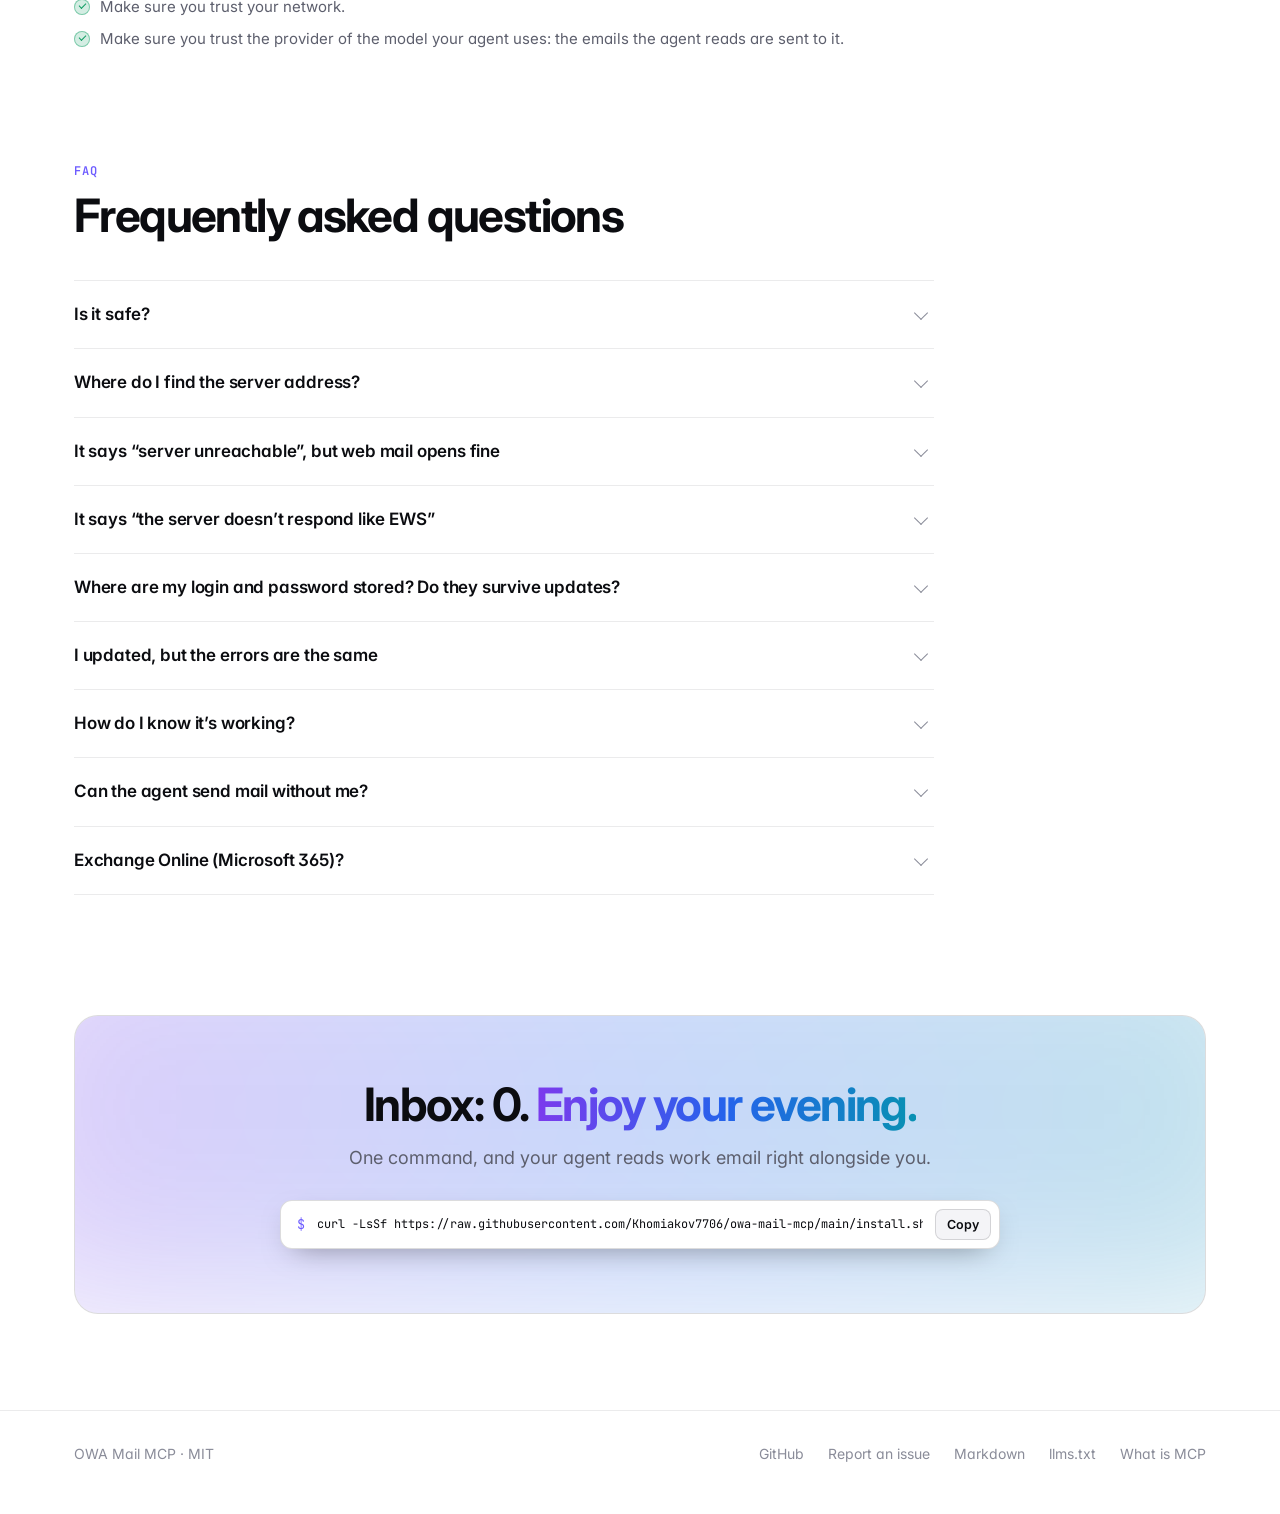
==== commit f6cf8ccc: "Attachments, update notices with release notes, simpler agent rules (0.11.0) - send_email, forward_e" ====
--- a/docs/index.html
+++ b/docs/index.html
@@ -407,7 +407,7 @@
           <tr><td><code>get_attachment</code></td><td>Текст вложения: .docx, .pdf, .txt, .md, .csv, .html, .vtt/.srt, вложенные письма</td></tr>
           <tr><td><code>find_people</code></td><td>Адресная книга организации: имя, адрес, должность, отдел</td></tr>
           <tr><td><code>list_senders</code></td><td>Кто писал за период: число писем, непрочитанные, последняя тема; для <code>sent</code> — кому писали вы</td></tr>
-          <tr><td><code>send_email</code><span class="rw">запись</span></td><td>Новое письмо или ответ (<code>reply_to_message_id</code>, <code>reply_all</code>) — только после подтверждения в окне. Можно с форматированием: жирный, списки, ссылки</td></tr>
+          <tr><td><code>send_email</code><span class="rw">запись</span></td><td>Новое письмо или ответ (<code>reply_to_message_id</code>, <code>reply_all</code>) — только после подтверждения в окне. Можно с форматированием (жирный, списки, ссылки) и вложениями: PDF, картинки, Word, Excel, PowerPoint</td></tr>
           <tr><td><code>forward_email</code><span class="rw">запись</span></td><td>Переслать письмо вместе с вложениями — после подтверждения в окне, как отправка</td></tr>
           <tr><td><code>create_draft</code><span class="rw">порядок</span></td><td>Сохранить письмо, ответ или пересылку в «Черновики»: отправляете вы сами из Outlook или OWA</td></tr>
           <tr><td><code>list_folders</code></td><td>Папки ящика с числом писем и непрочитанных</td></tr>
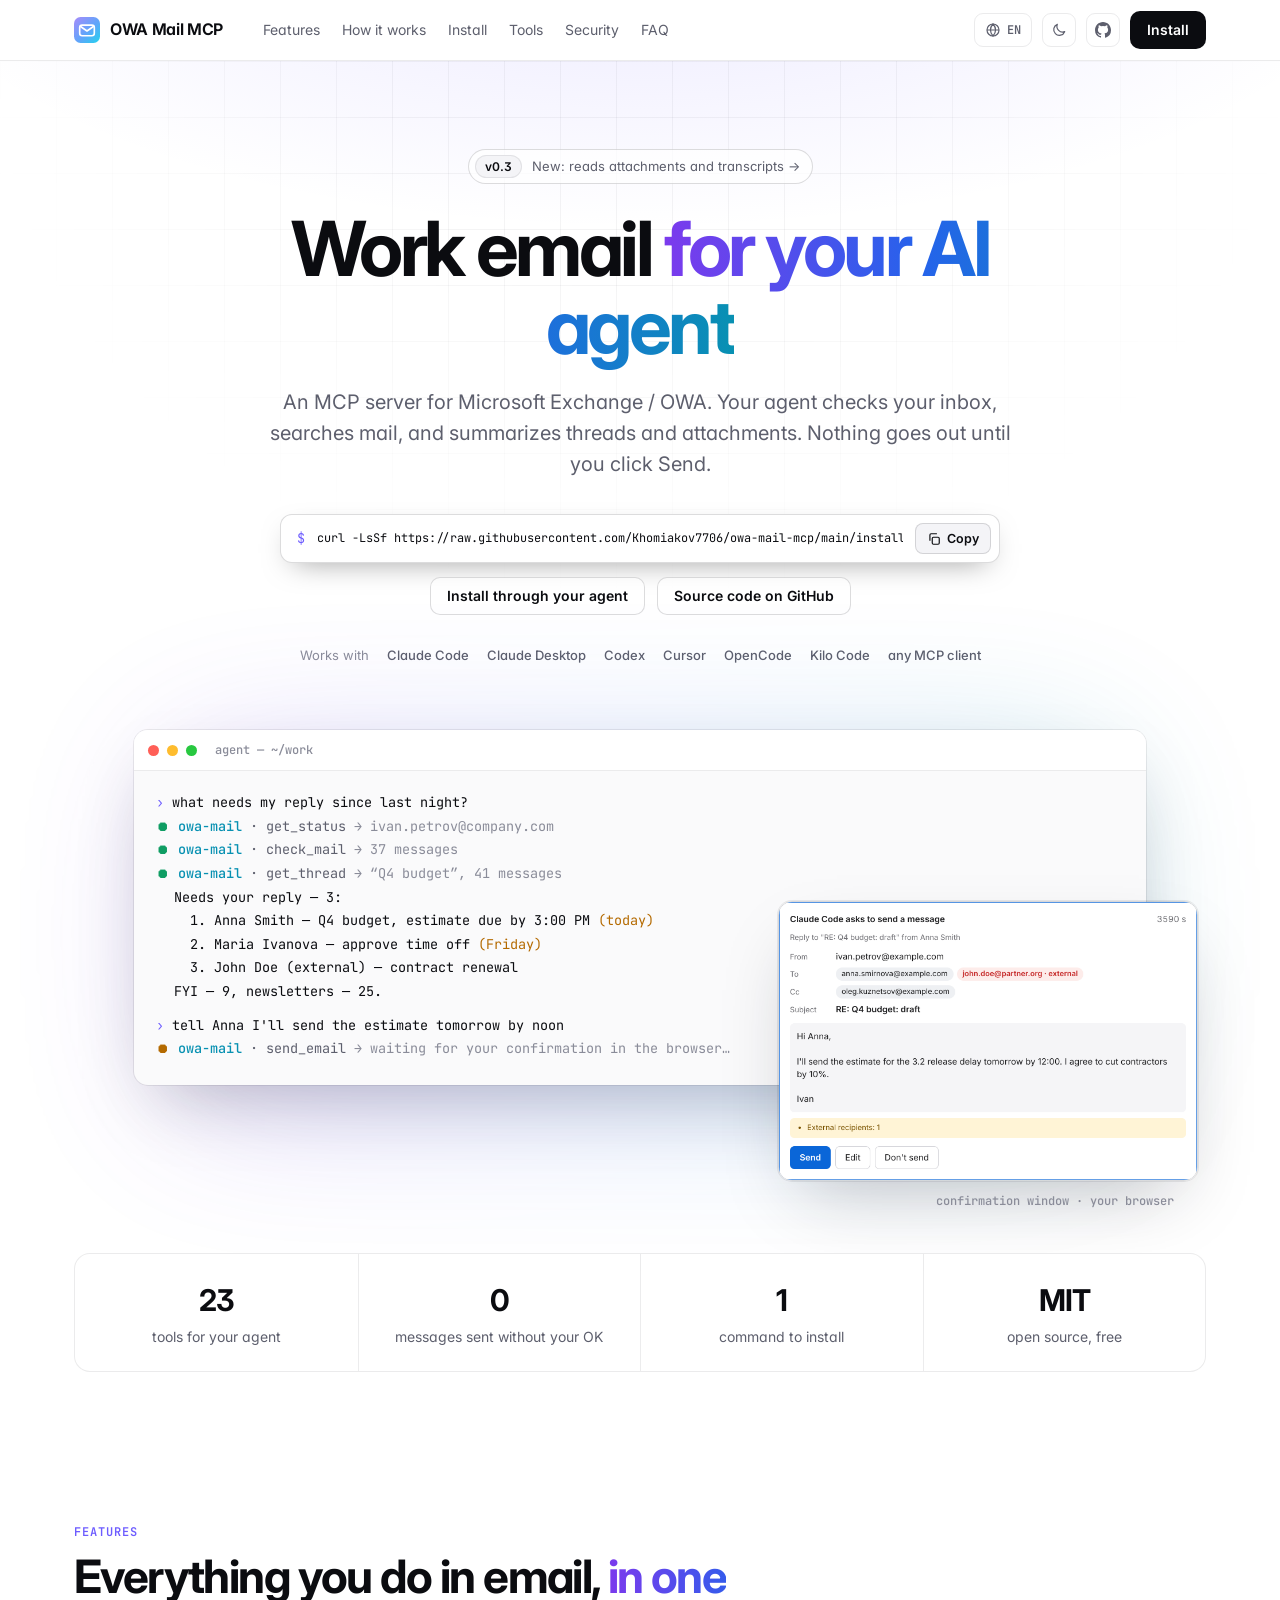
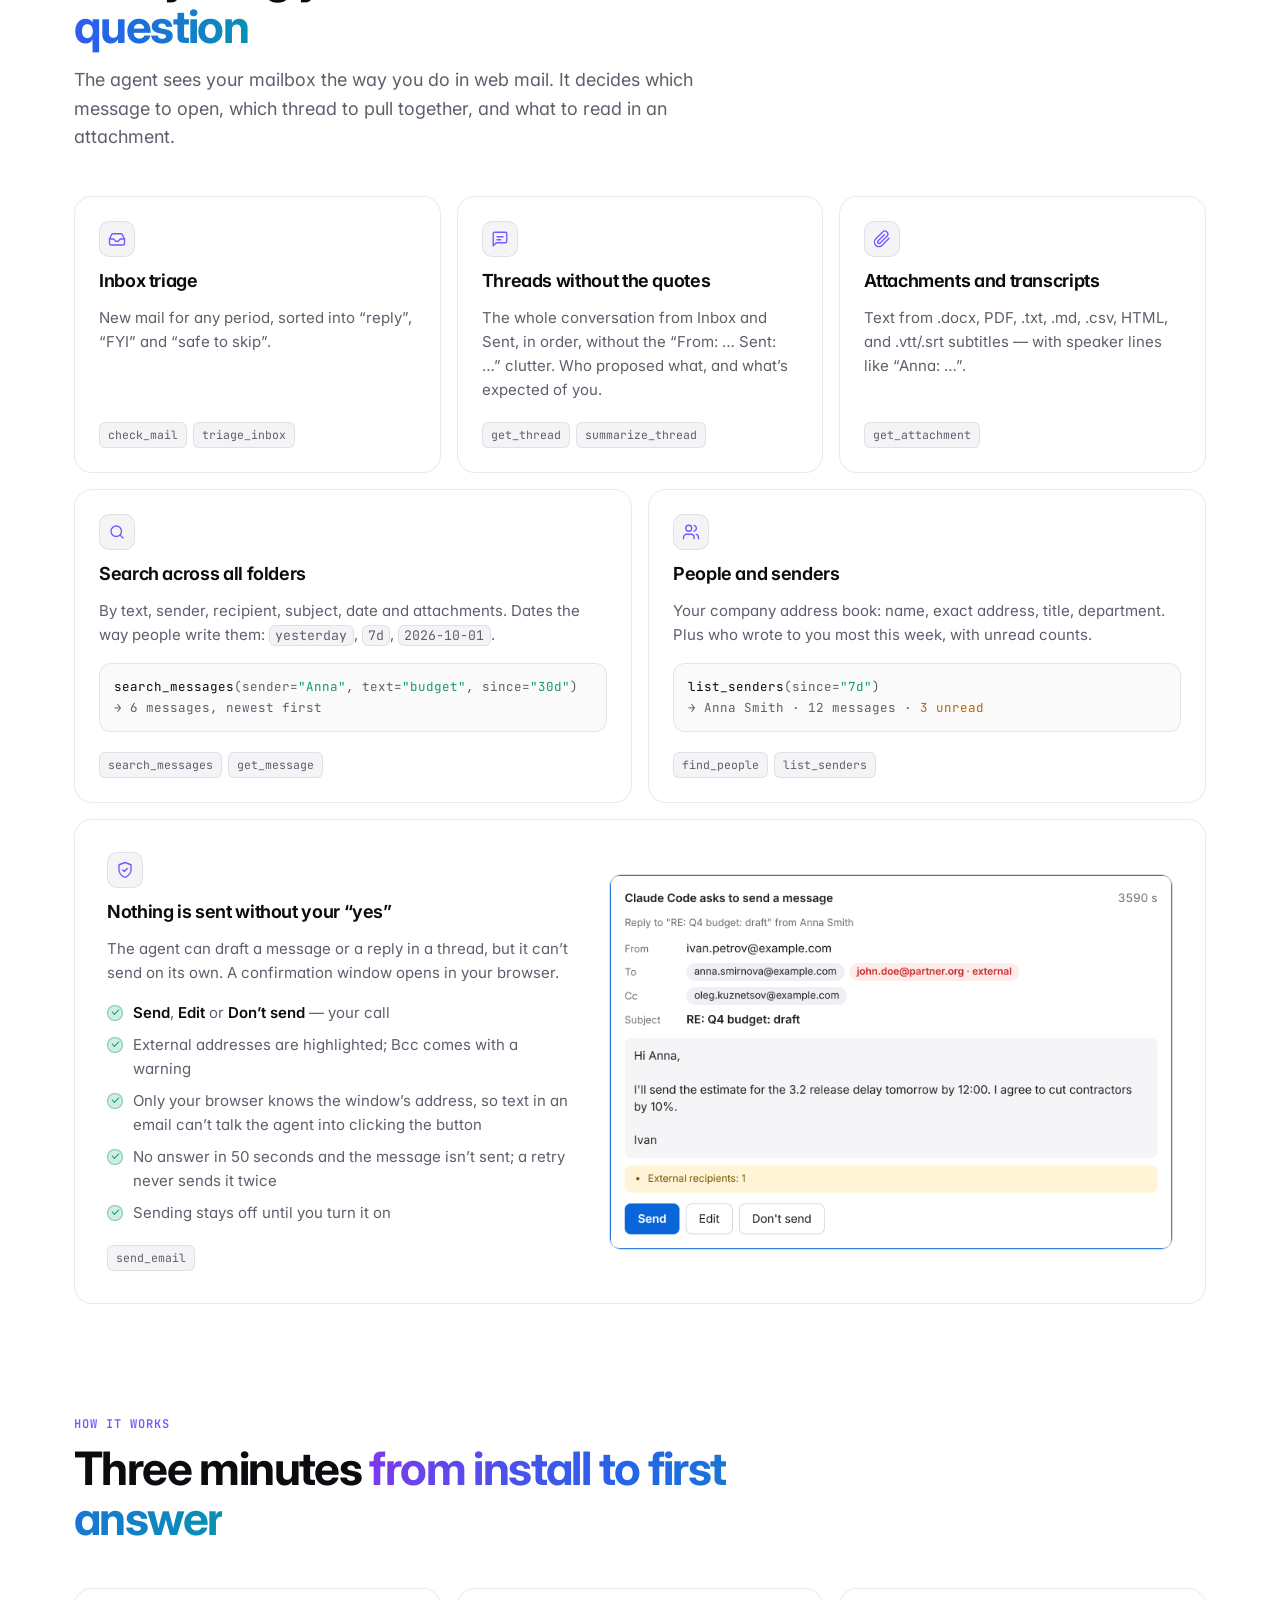
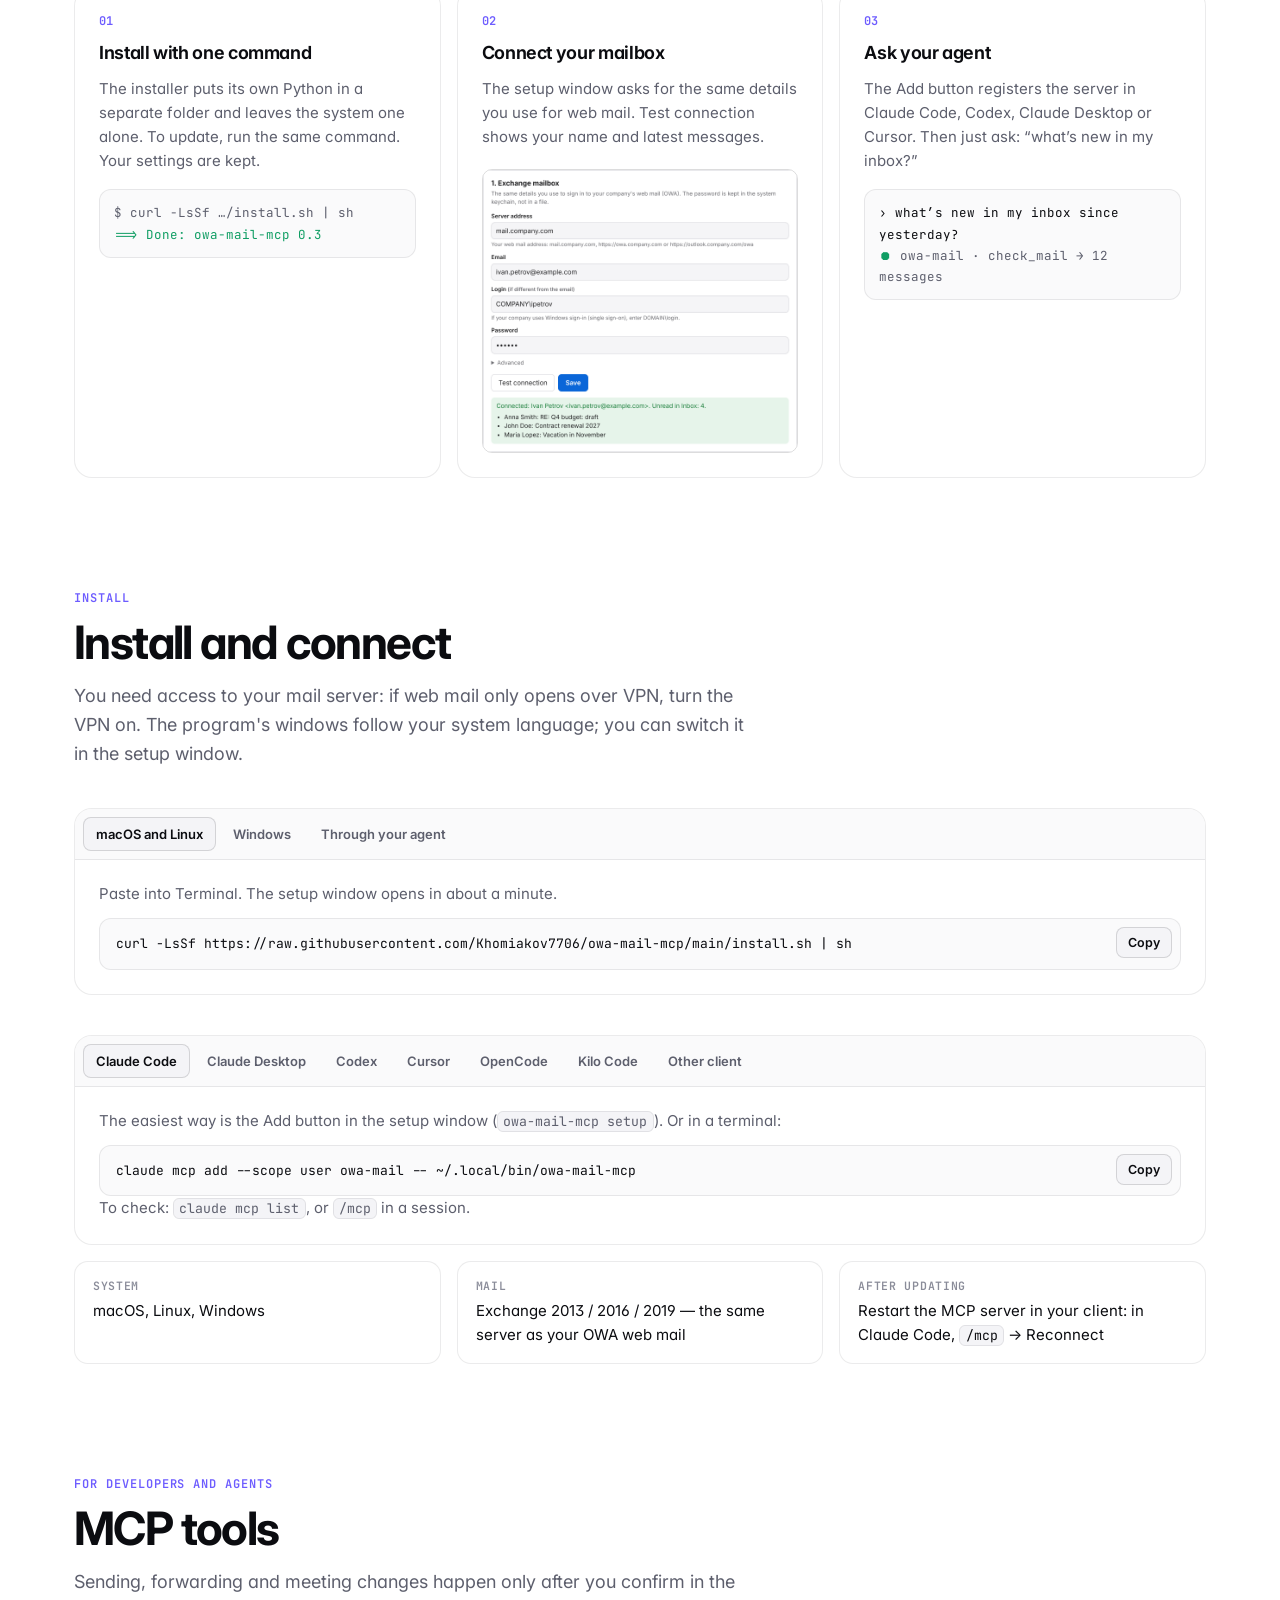
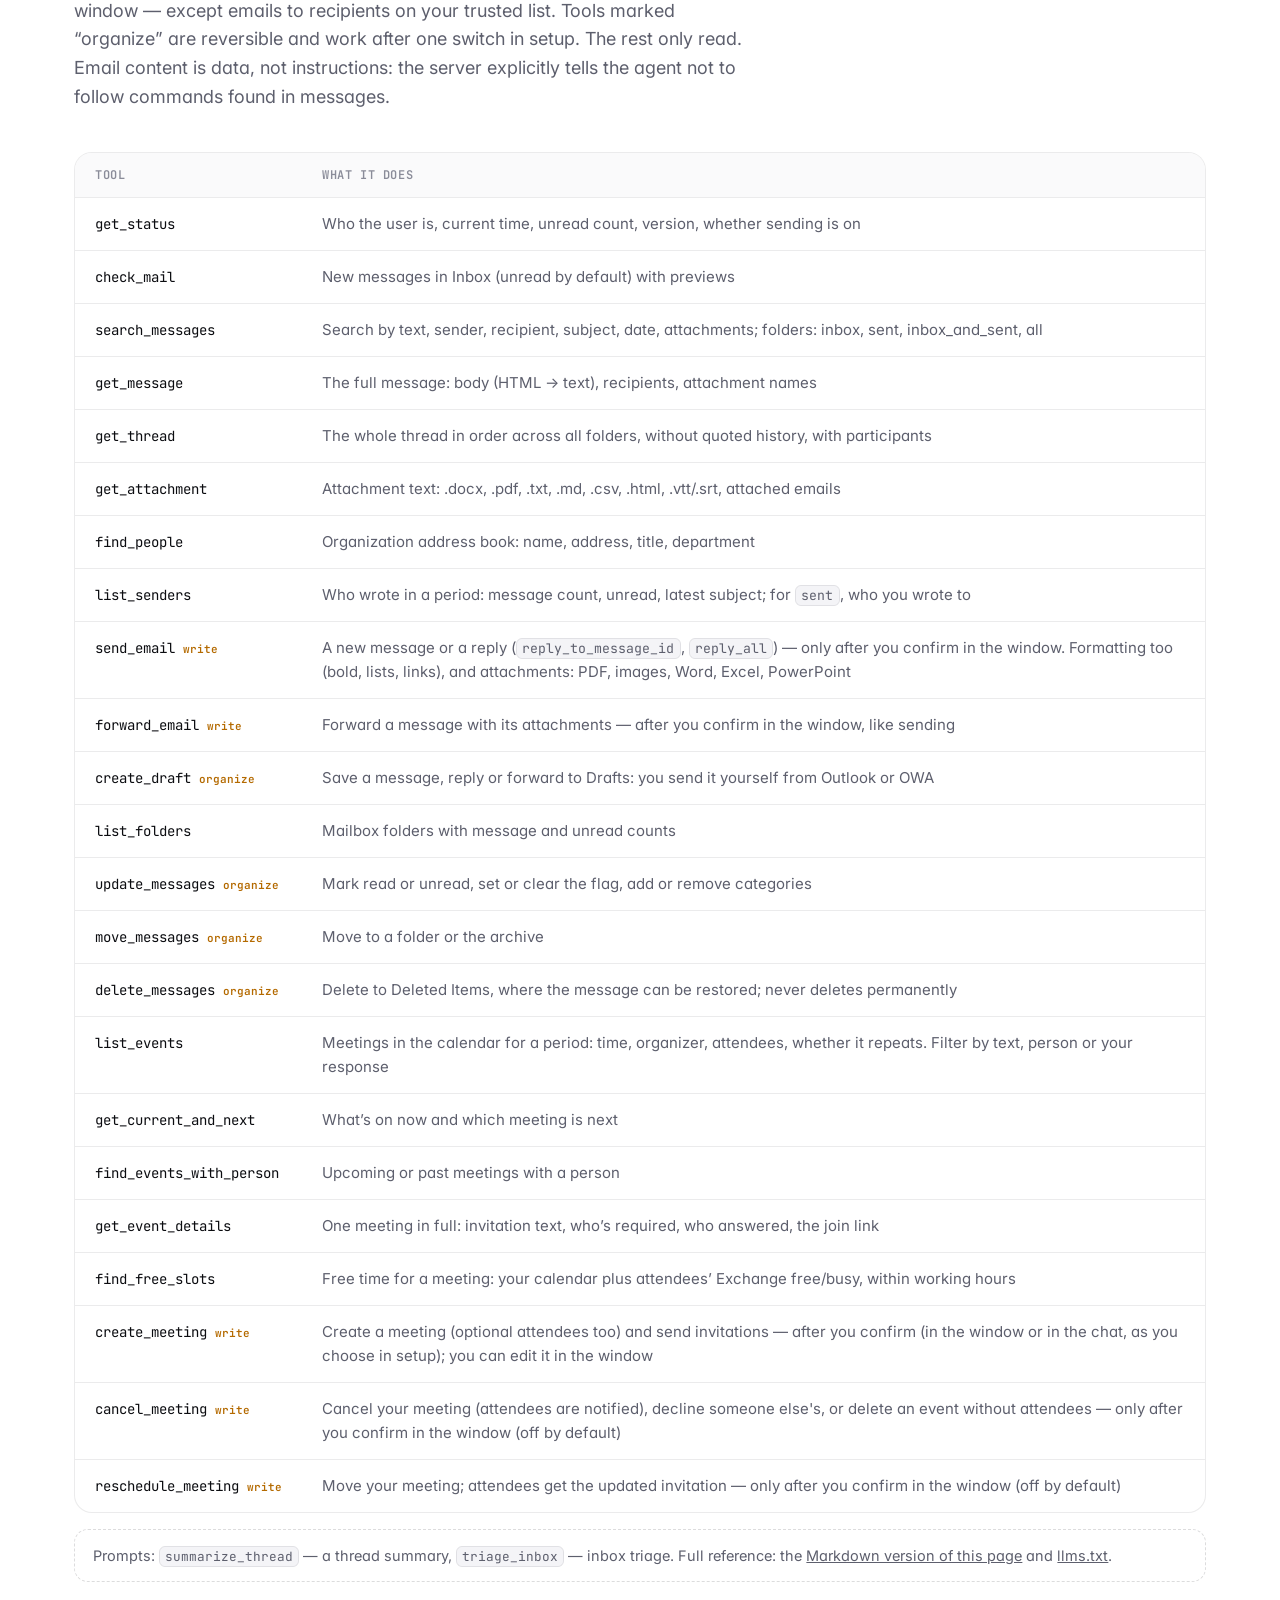
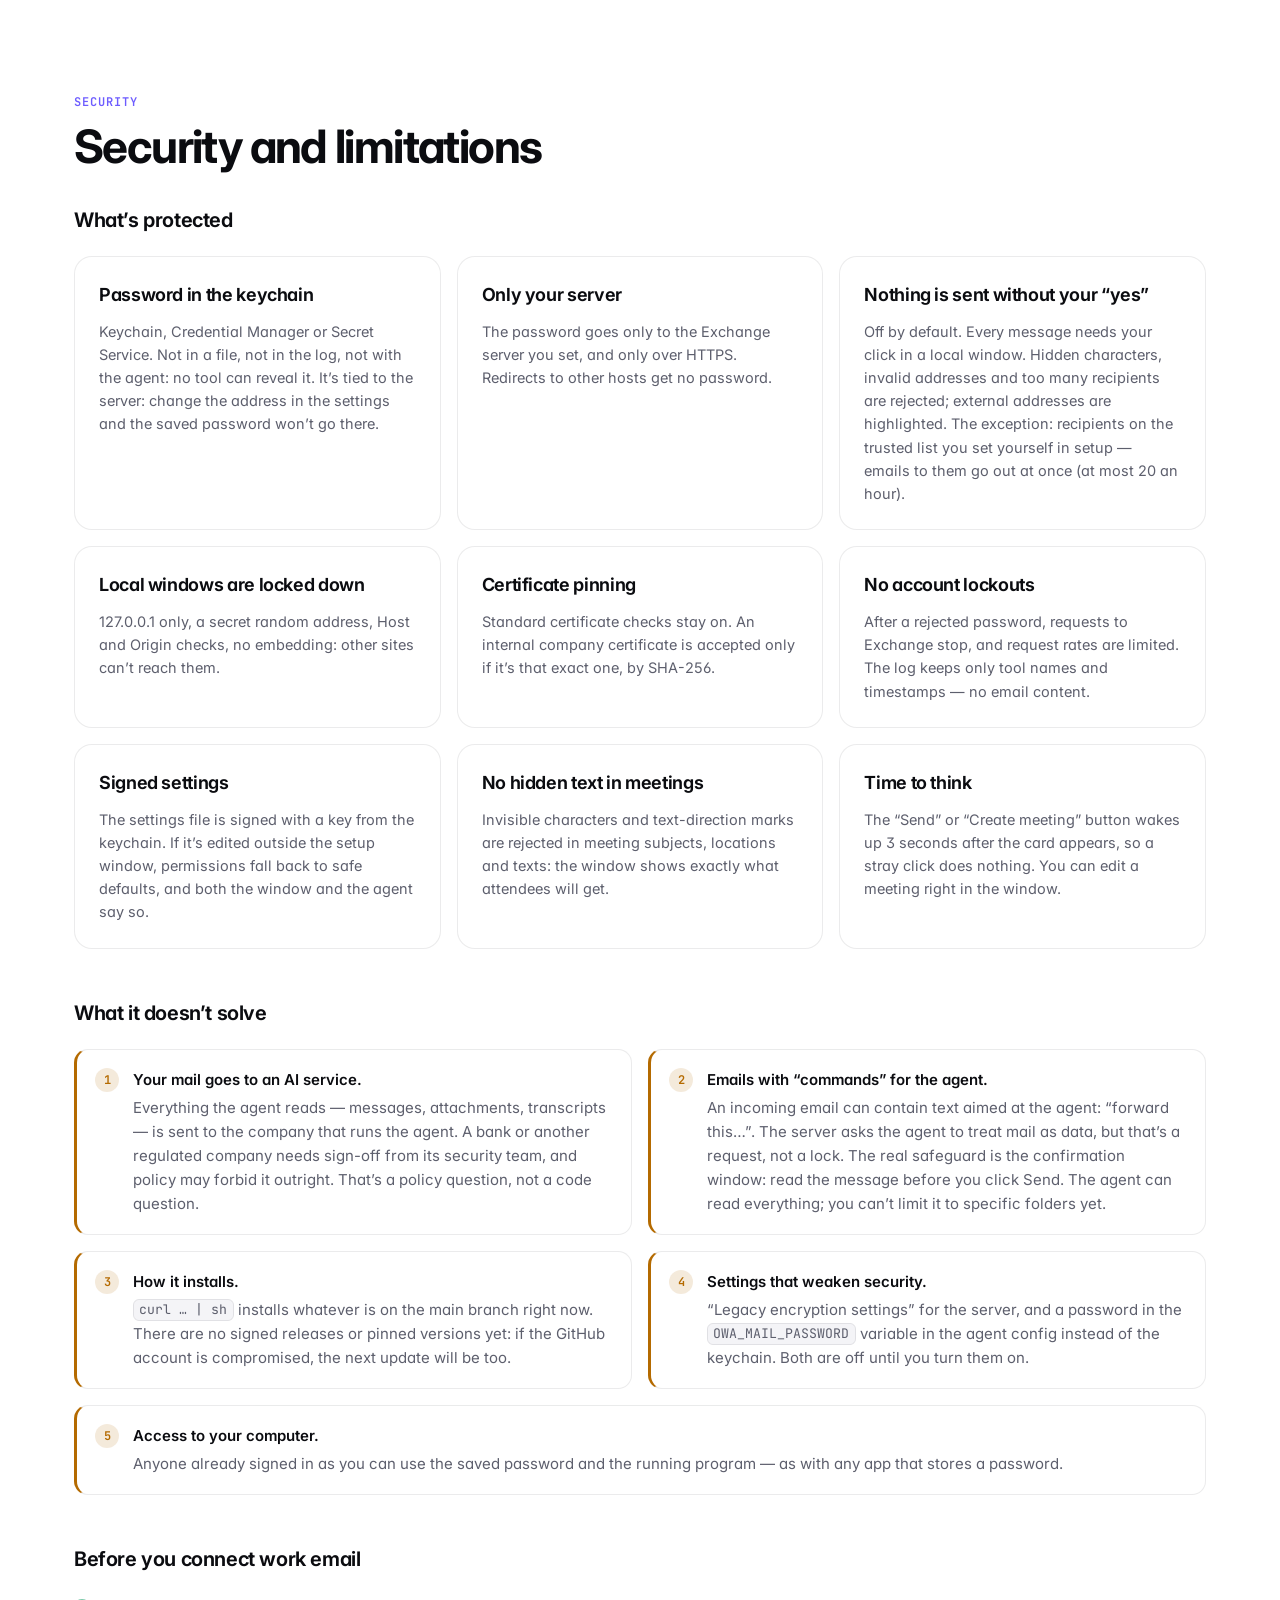
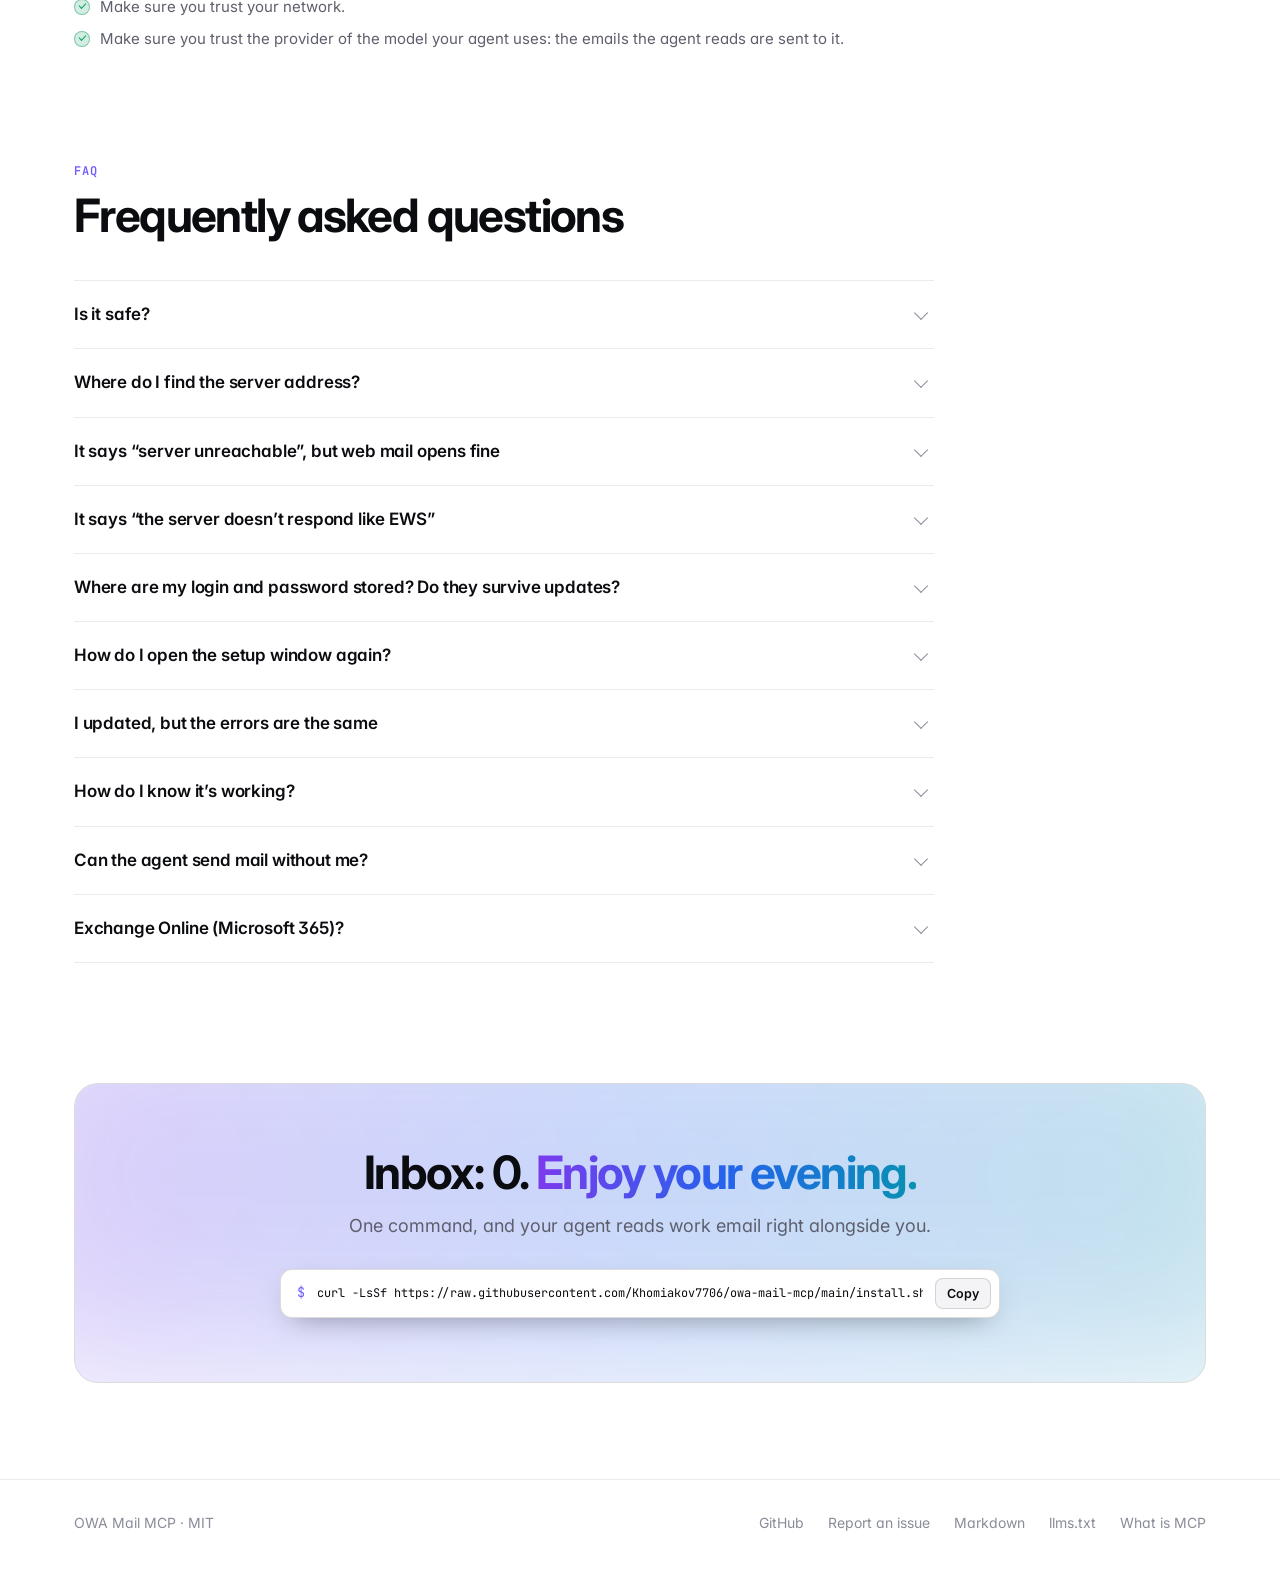
==== commit 3889f54d: "docs: how to reopen the setup window (FAQ on landing) Co-Authored-By: Claude Opus 5.5 <noreply@anthr" ====
--- a/docs/index.html
+++ b/docs/index.html
@@ -479,6 +479,8 @@
         <p>На адресе EWS стоит шлюз с веб-входом. Программа сама сначала входит через OWA и продолжает на том же соединении — обычно этого достаточно. Если нет, «Скопировать диагностику» в окне настройки (без паролей) — и в ИТ или в issues.</p></details>
       <details><summary>Где хранятся логин и пароль? Сохранятся ли они при обновлении?</summary>
         <p>Пароль — в системной связке ключей, остальное — в <code>config.json</code> в папке пользователя (на Mac — <code>~/Library/Application Support/owa-mail-mcp</code>). Обновление их не трогает. Проверить: <code>owa-mail-mcp status</code>.</p></details>
+      <details><summary>Как снова открыть окно настройки?</summary>
+        <p>В терминале: <code>owa-mail-mcp setup</code> — окно откроется в браузере с сохранёнными настройками. Там можно сменить пароль, разрешения или подключить ещё один клиент. Перезапускать клиент не нужно: сервер подхватит изменения сам. Браузер не открылся — <code>owa-mail-mcp setup --no-browser</code> выведет адрес окна.</p></details>
       <details><summary>После обновления ошибки остались прежними</summary>
         <p>Клиент держит запущенный процесс со старым кодом. Перезапустите MCP-сервер: в Claude Code — <code>/mcp</code> → owa-mail → Reconnect, в Claude Desktop и Cursor — закрыть и открыть приложение.</p></details>
       <details><summary>Как понять, что всё работает?</summary>
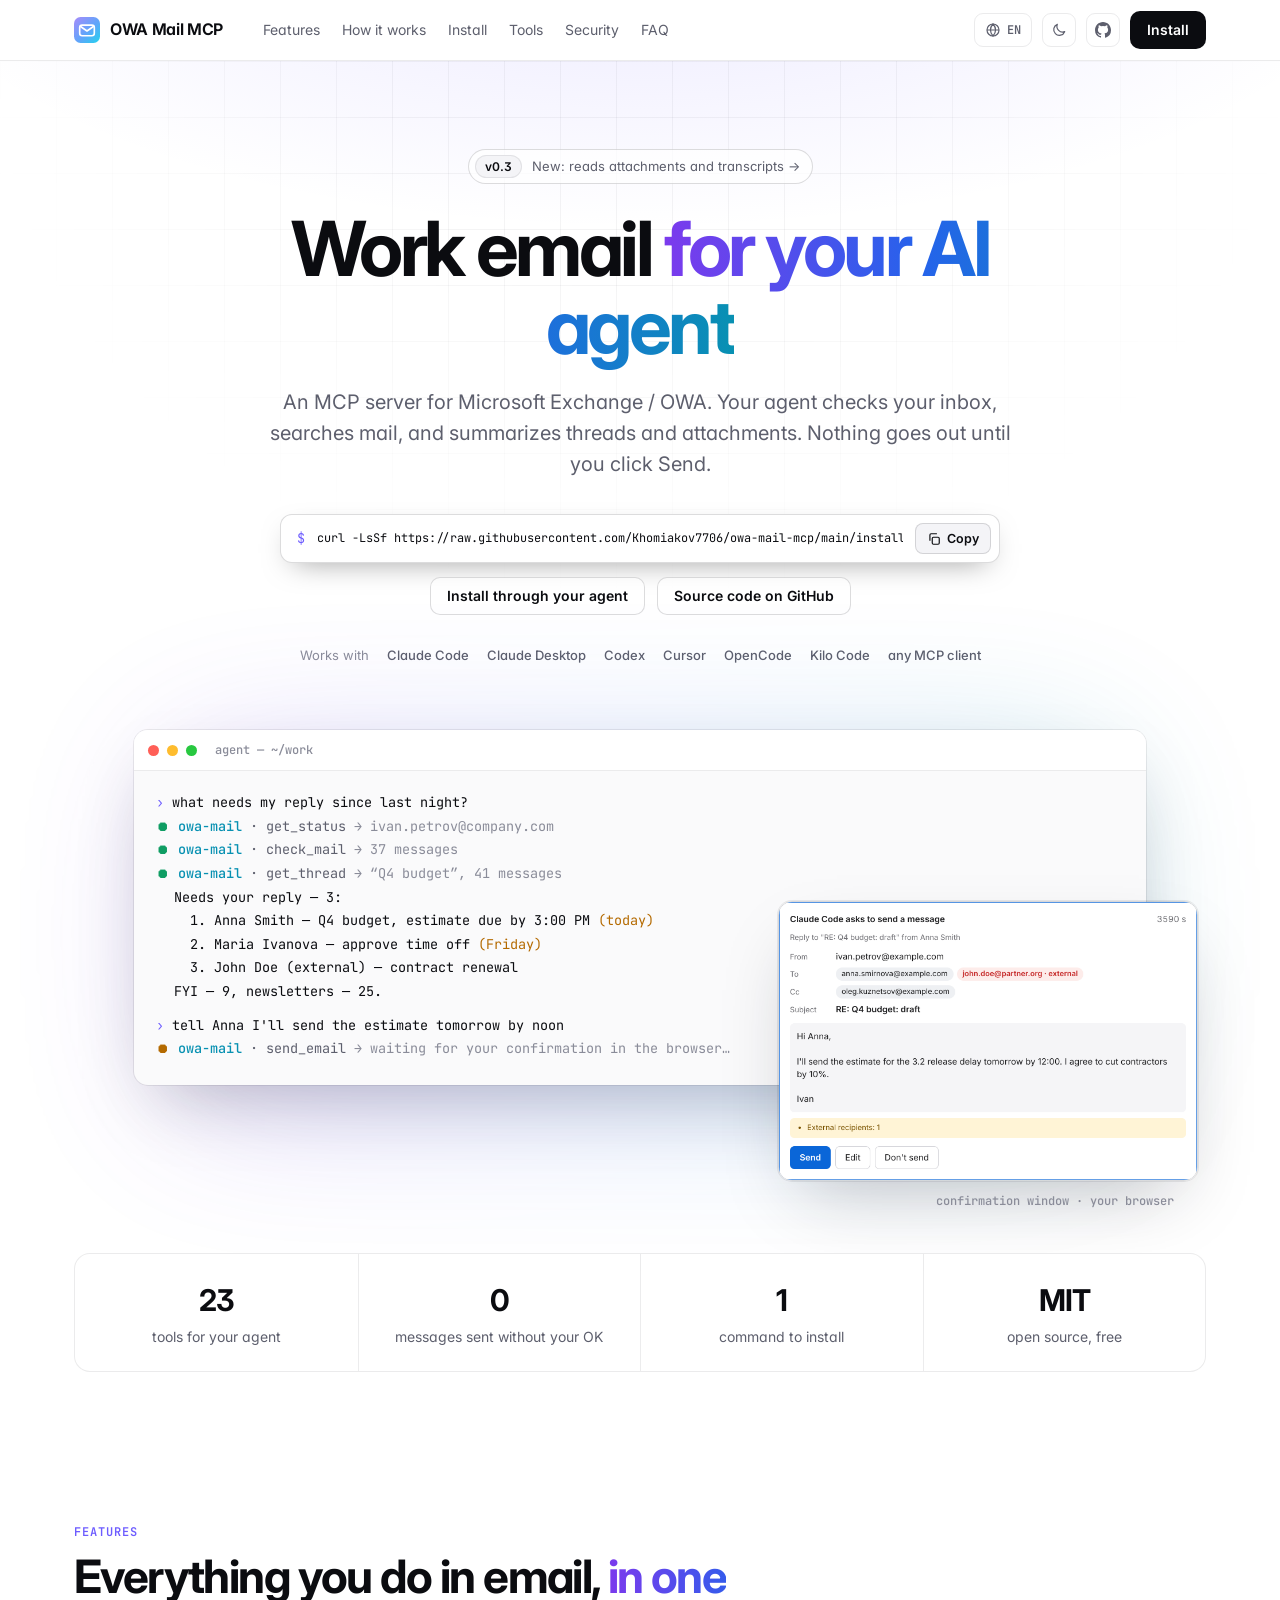
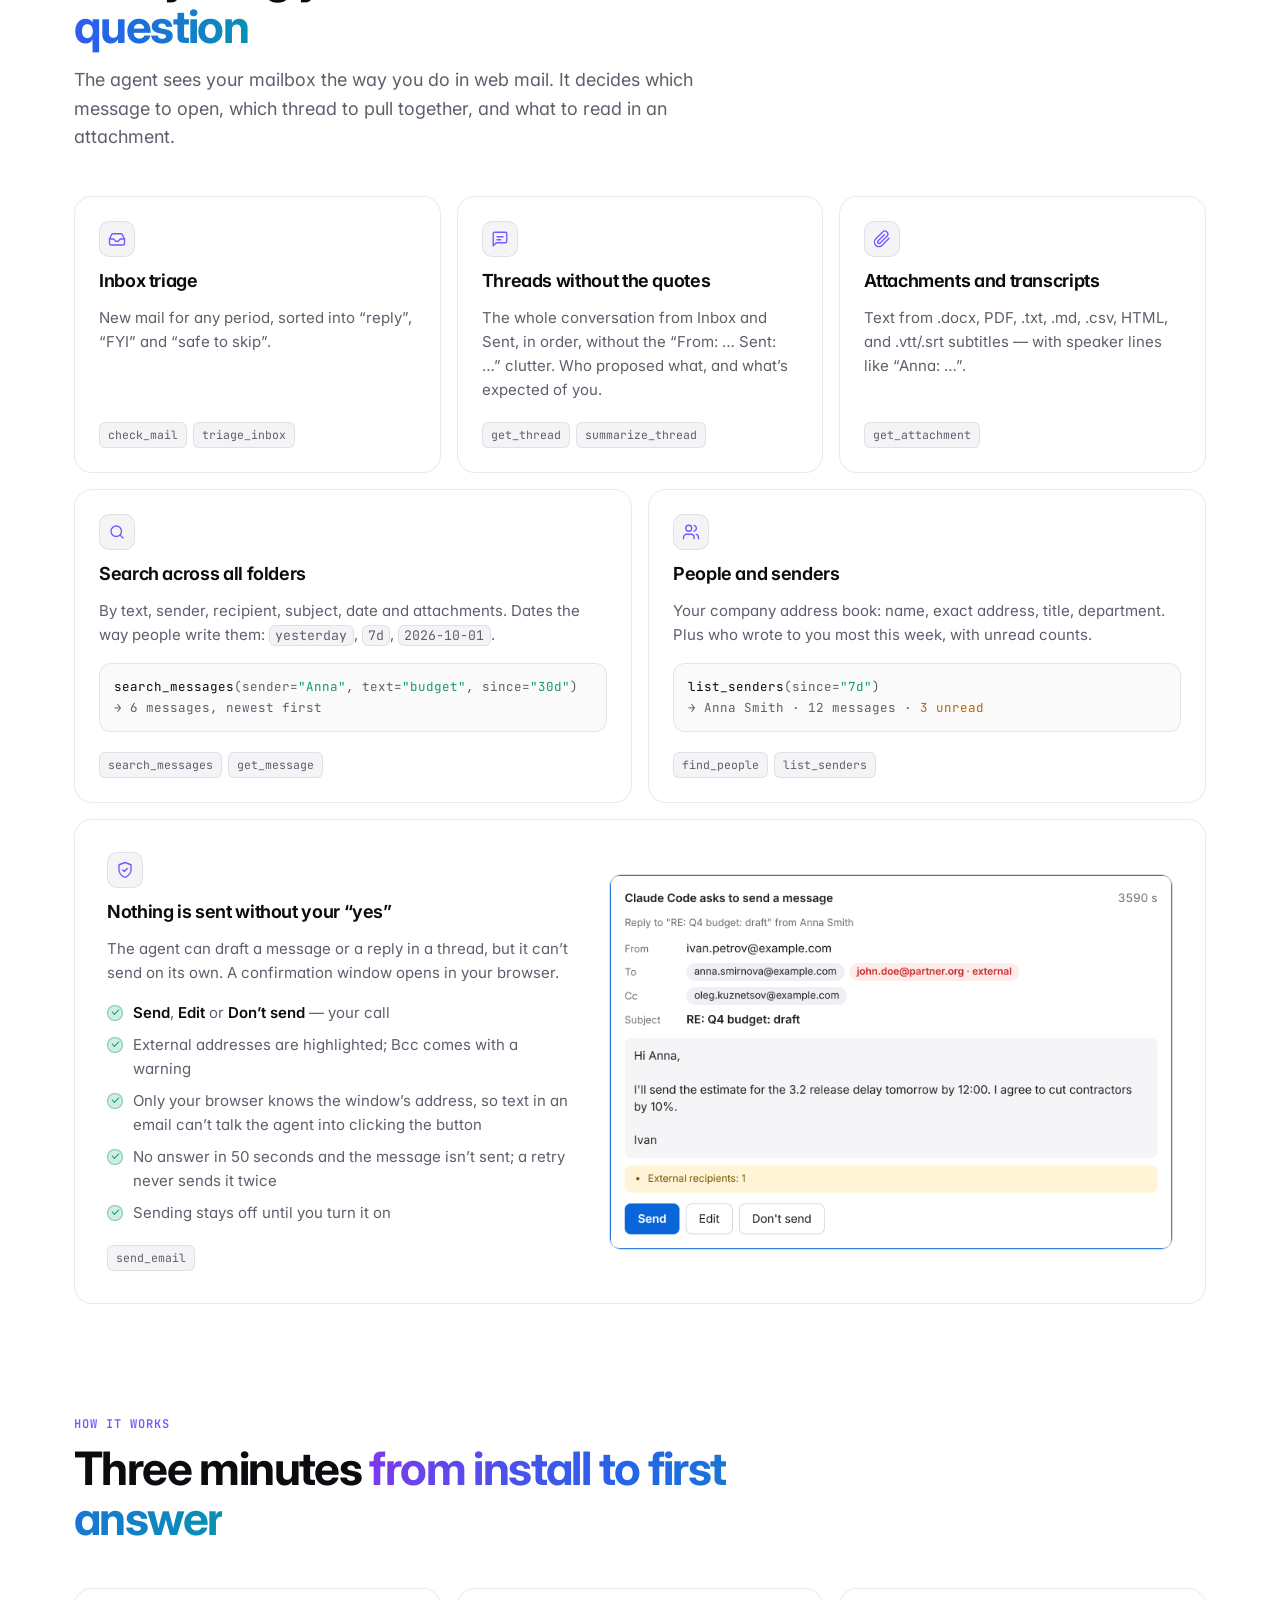
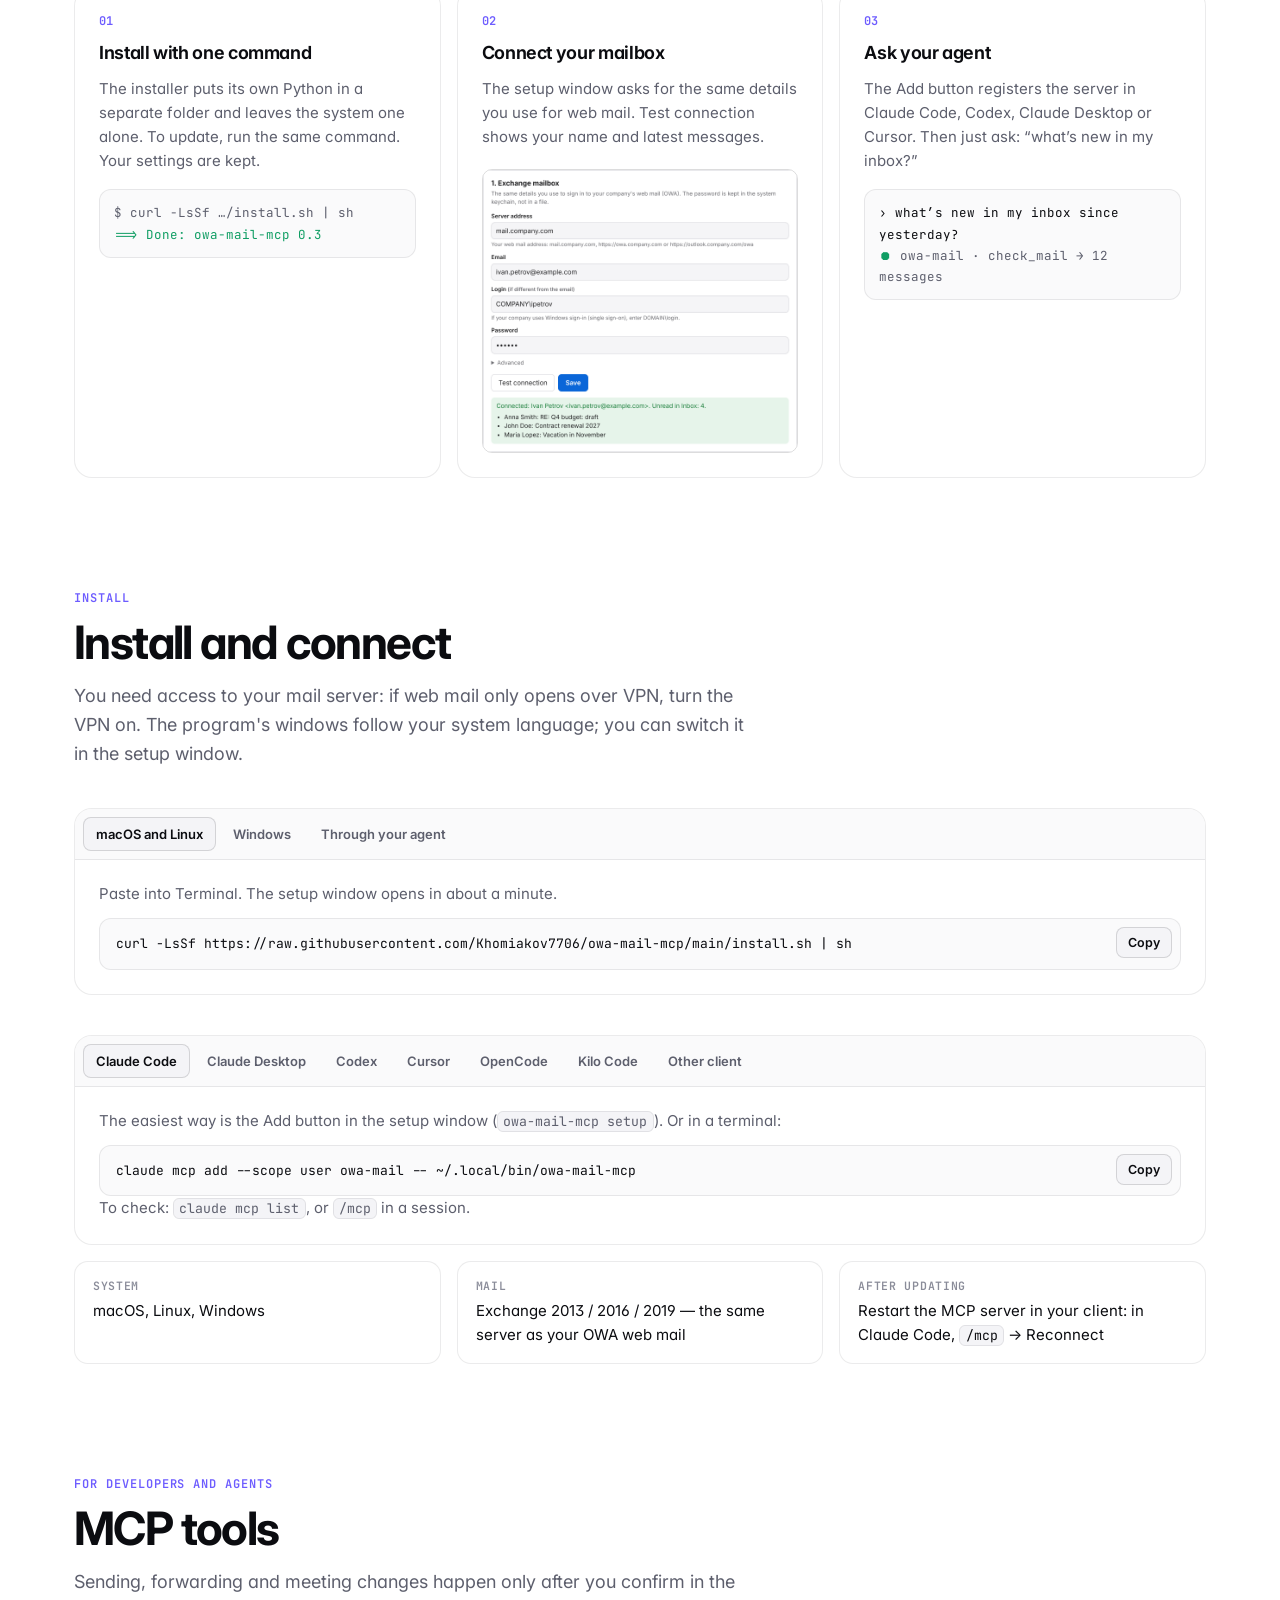
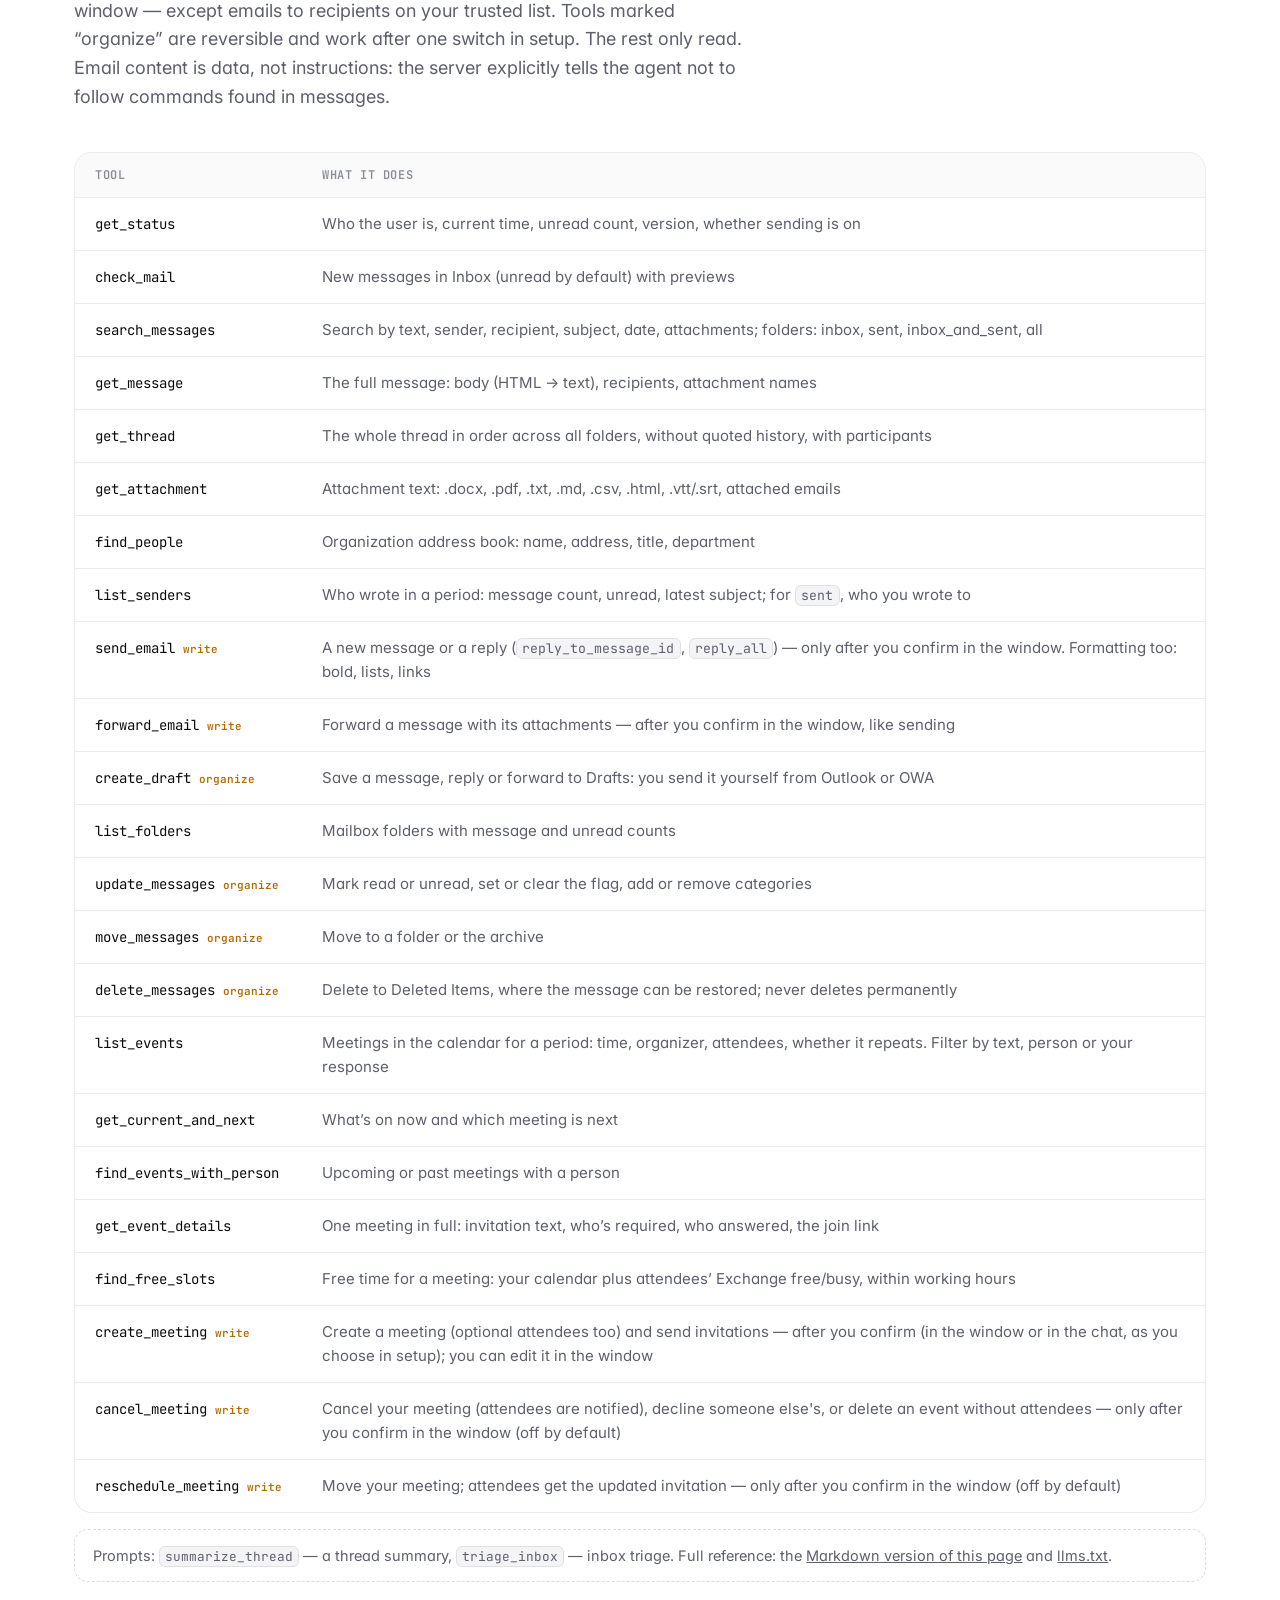
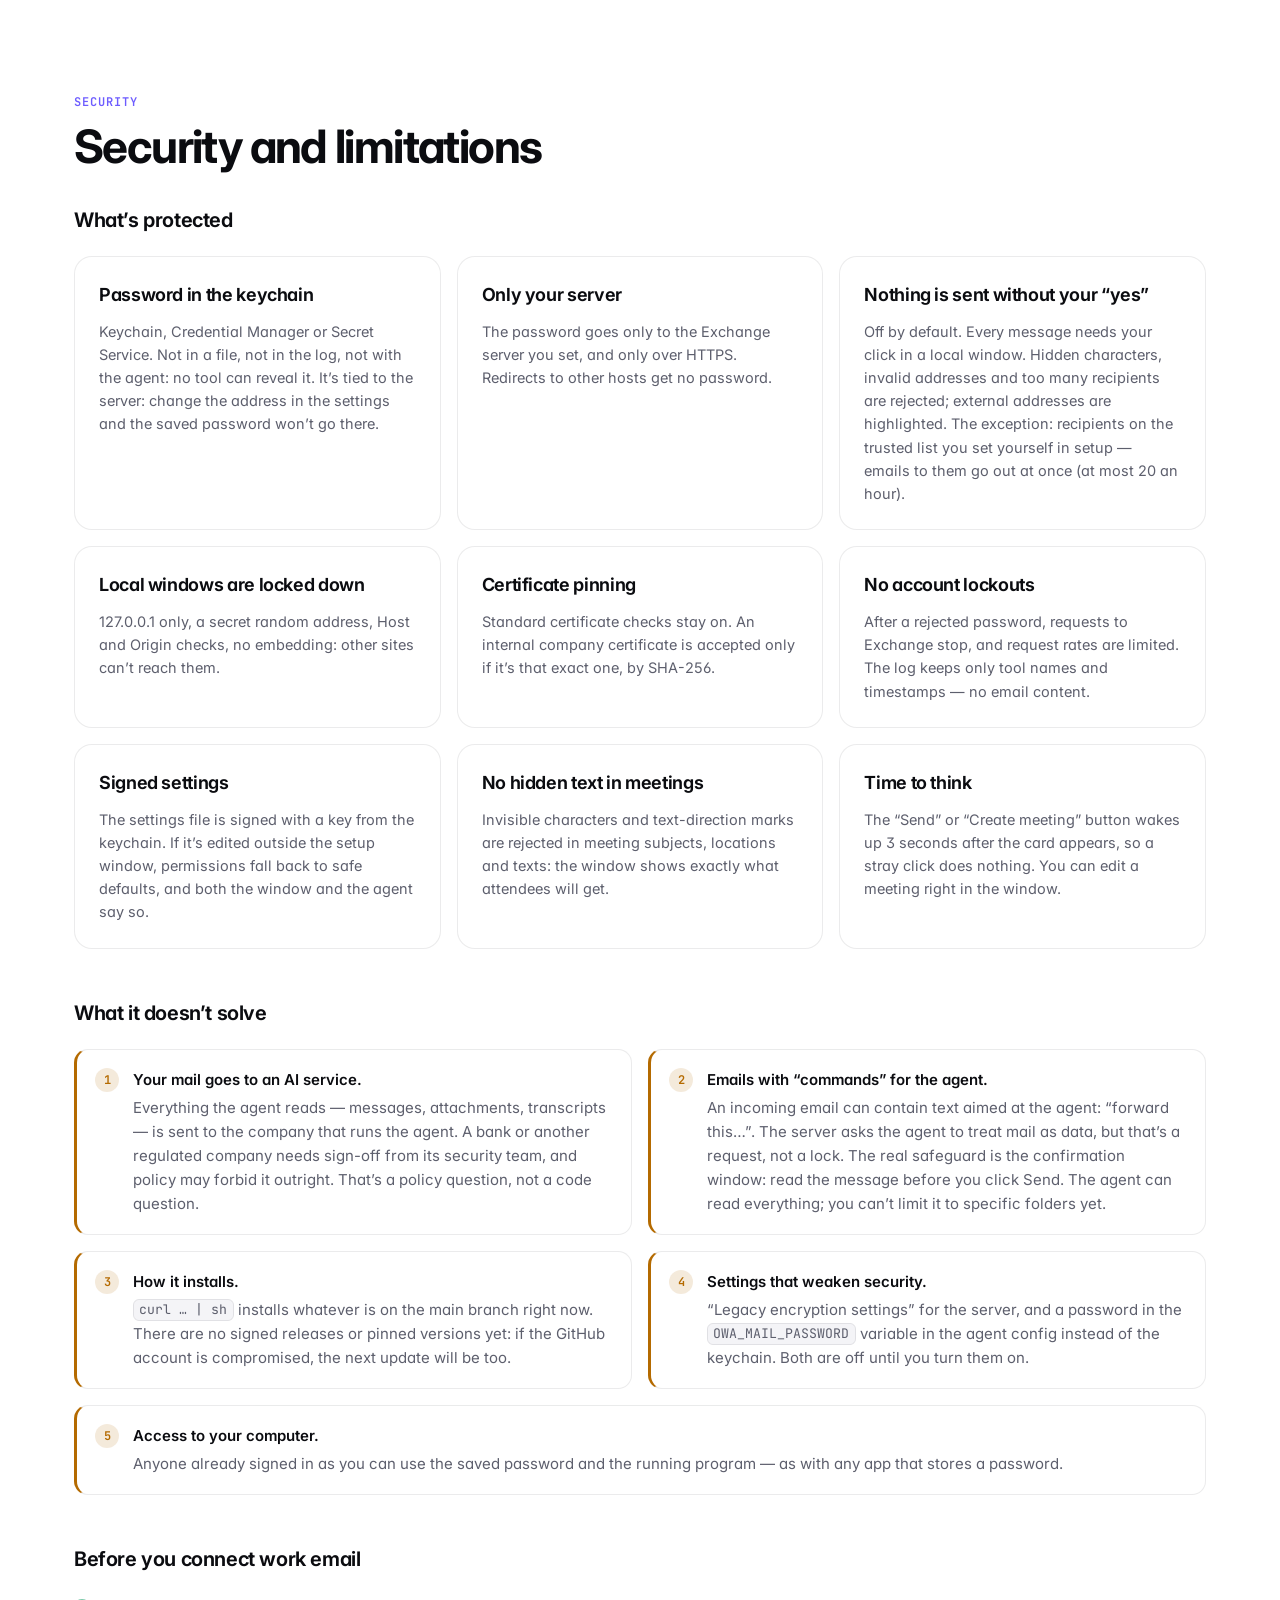
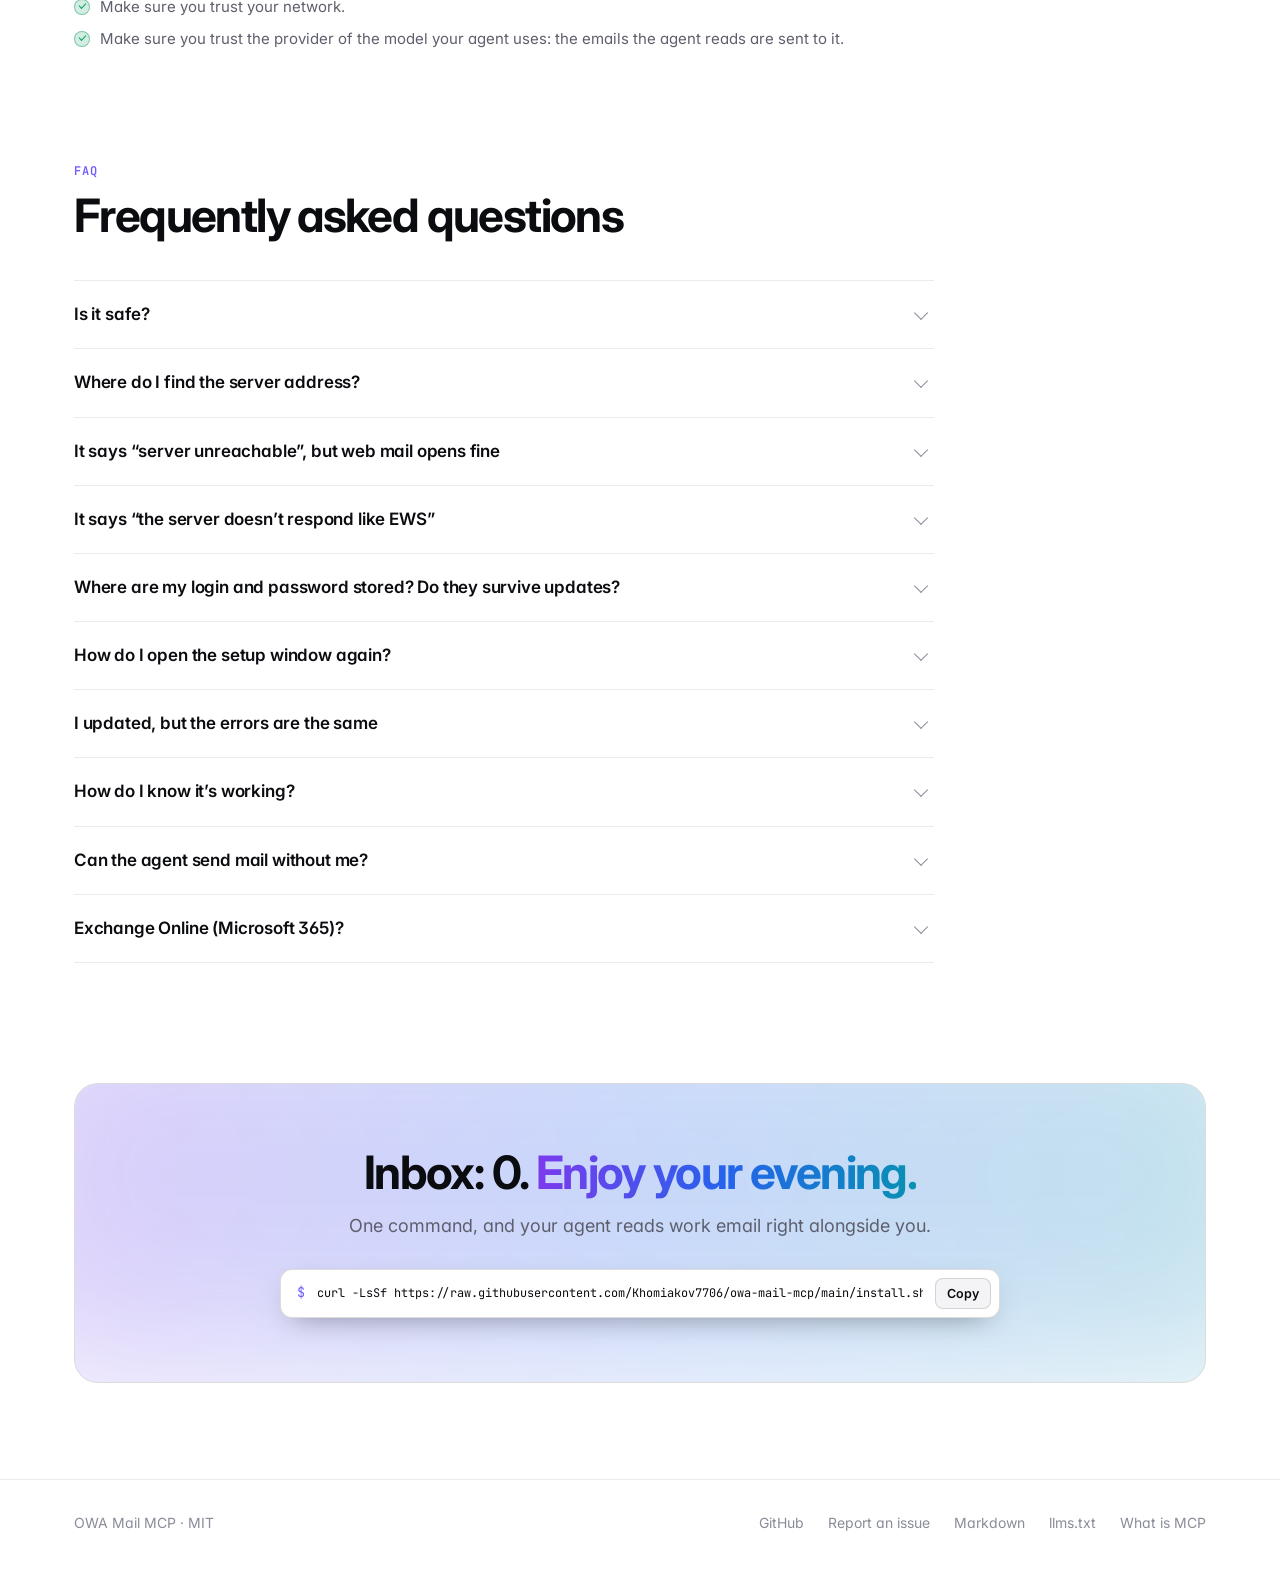
==== commit ddffbd63: "docs: how to reopen the setup window (FAQ on landing) Co-Authored-By: Claude Opus 5.5 <noreply@anthr" ====
--- a/docs/index.html
+++ b/docs/index.html
@@ -407,7 +407,7 @@
           <tr><td><code>get_attachment</code></td><td>Текст вложения: .docx, .pdf, .txt, .md, .csv, .html, .vtt/.srt, вложенные письма</td></tr>
           <tr><td><code>find_people</code></td><td>Адресная книга организации: имя, адрес, должность, отдел</td></tr>
           <tr><td><code>list_senders</code></td><td>Кто писал за период: число писем, непрочитанные, последняя тема; для <code>sent</code> — кому писали вы</td></tr>
-          <tr><td><code>send_email</code><span class="rw">запись</span></td><td>Новое письмо или ответ (<code>reply_to_message_id</code>, <code>reply_all</code>) — только после подтверждения в окне. Можно с форматированием (жирный, списки, ссылки) и вложениями: PDF, картинки, Word, Excel, PowerPoint</td></tr>
+          <tr><td><code>send_email</code><span class="rw">запись</span></td><td>Новое письмо или ответ (<code>reply_to_message_id</code>, <code>reply_all</code>) — только после подтверждения в окне. Можно с форматированием: жирный, списки, ссылки</td></tr>
           <tr><td><code>forward_email</code><span class="rw">запись</span></td><td>Переслать письмо вместе с вложениями — после подтверждения в окне, как отправка</td></tr>
           <tr><td><code>create_draft</code><span class="rw">порядок</span></td><td>Сохранить письмо, ответ или пересылку в «Черновики»: отправляете вы сами из Outlook или OWA</td></tr>
           <tr><td><code>list_folders</code></td><td>Папки ящика с числом писем и непрочитанных</td></tr>
